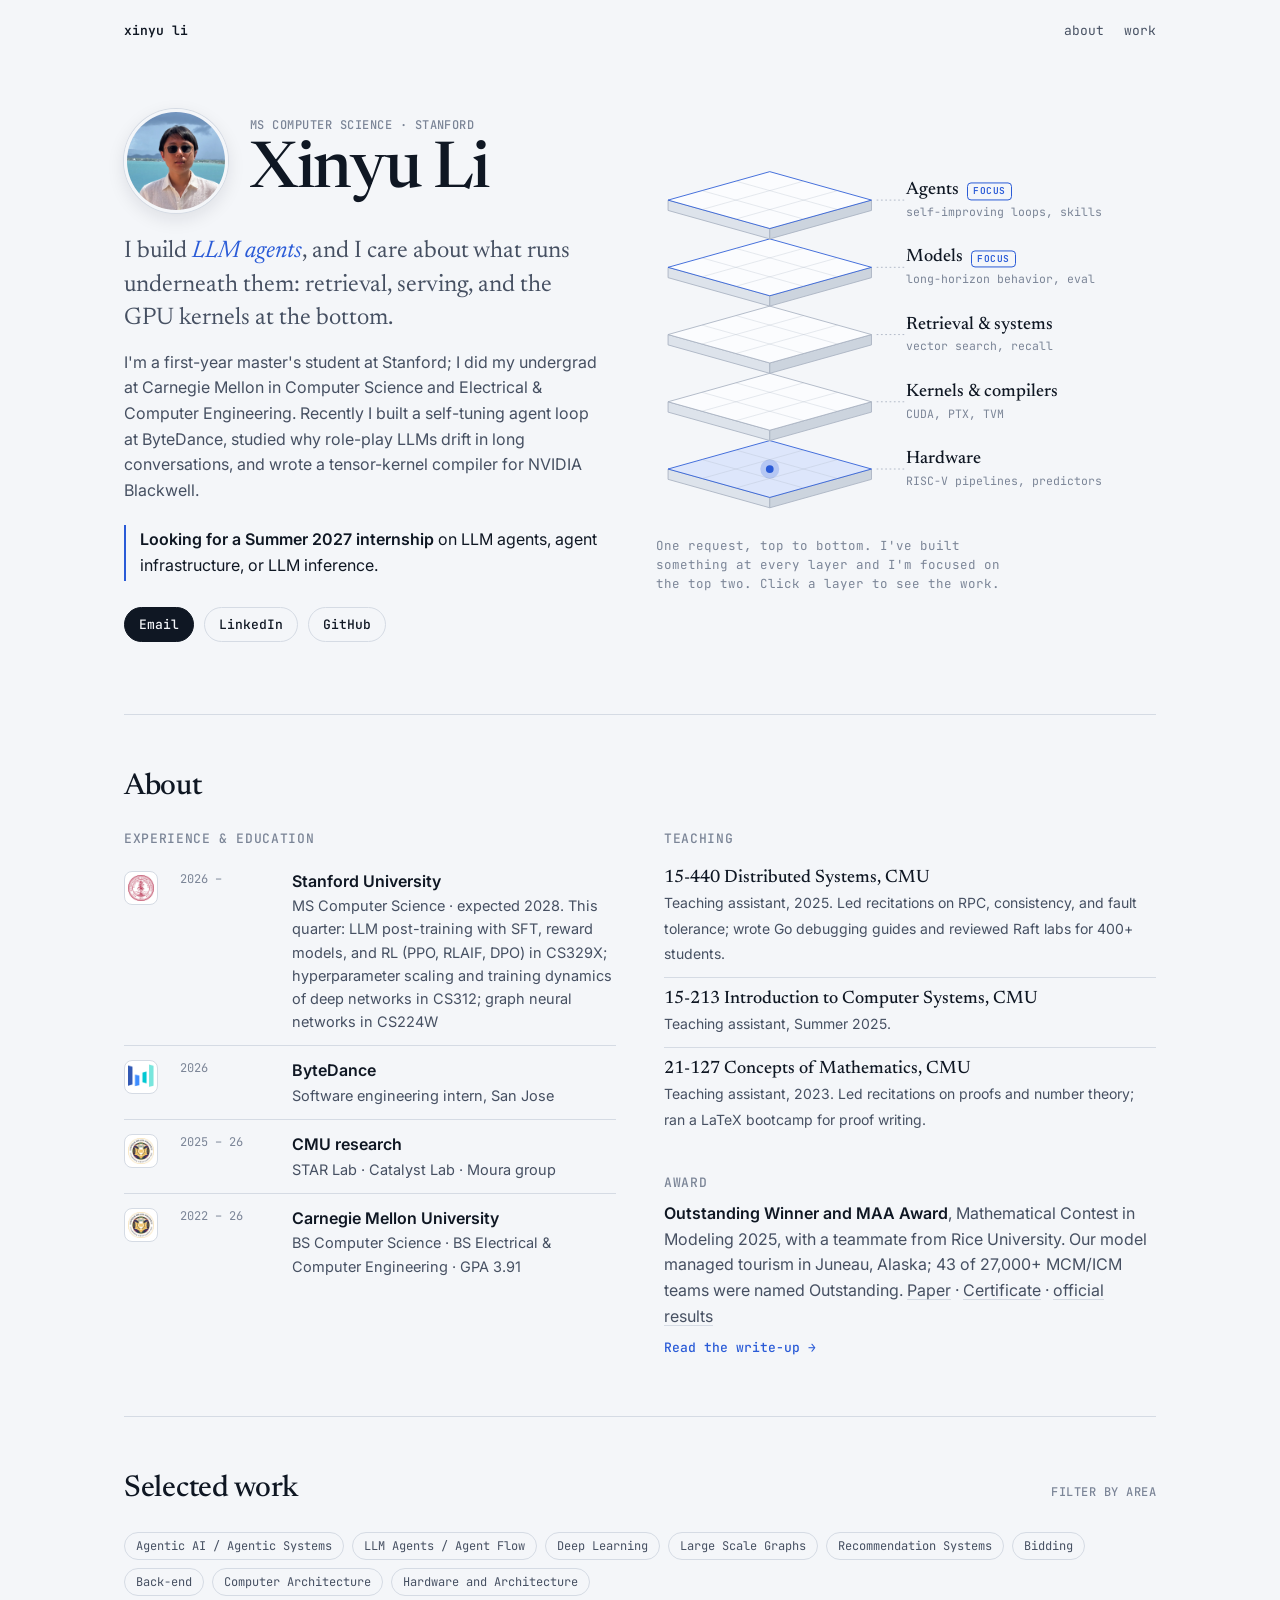
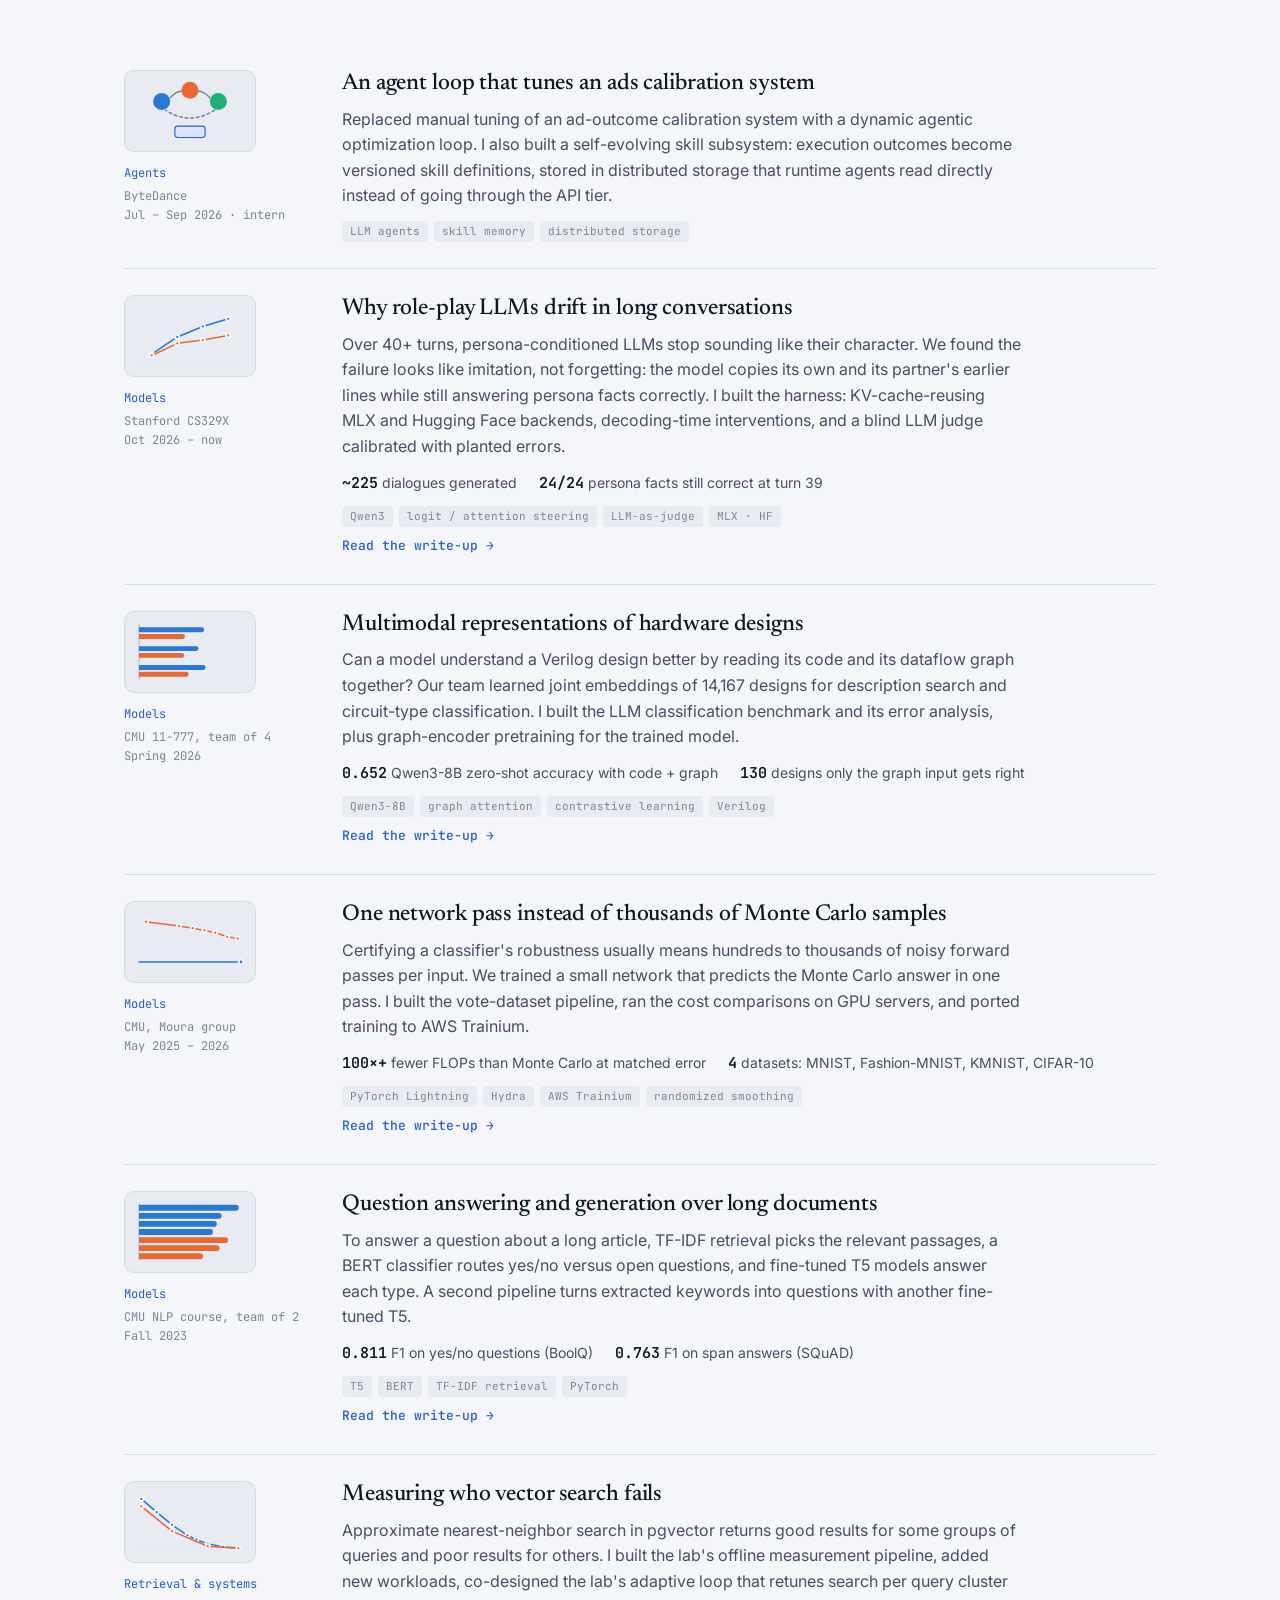
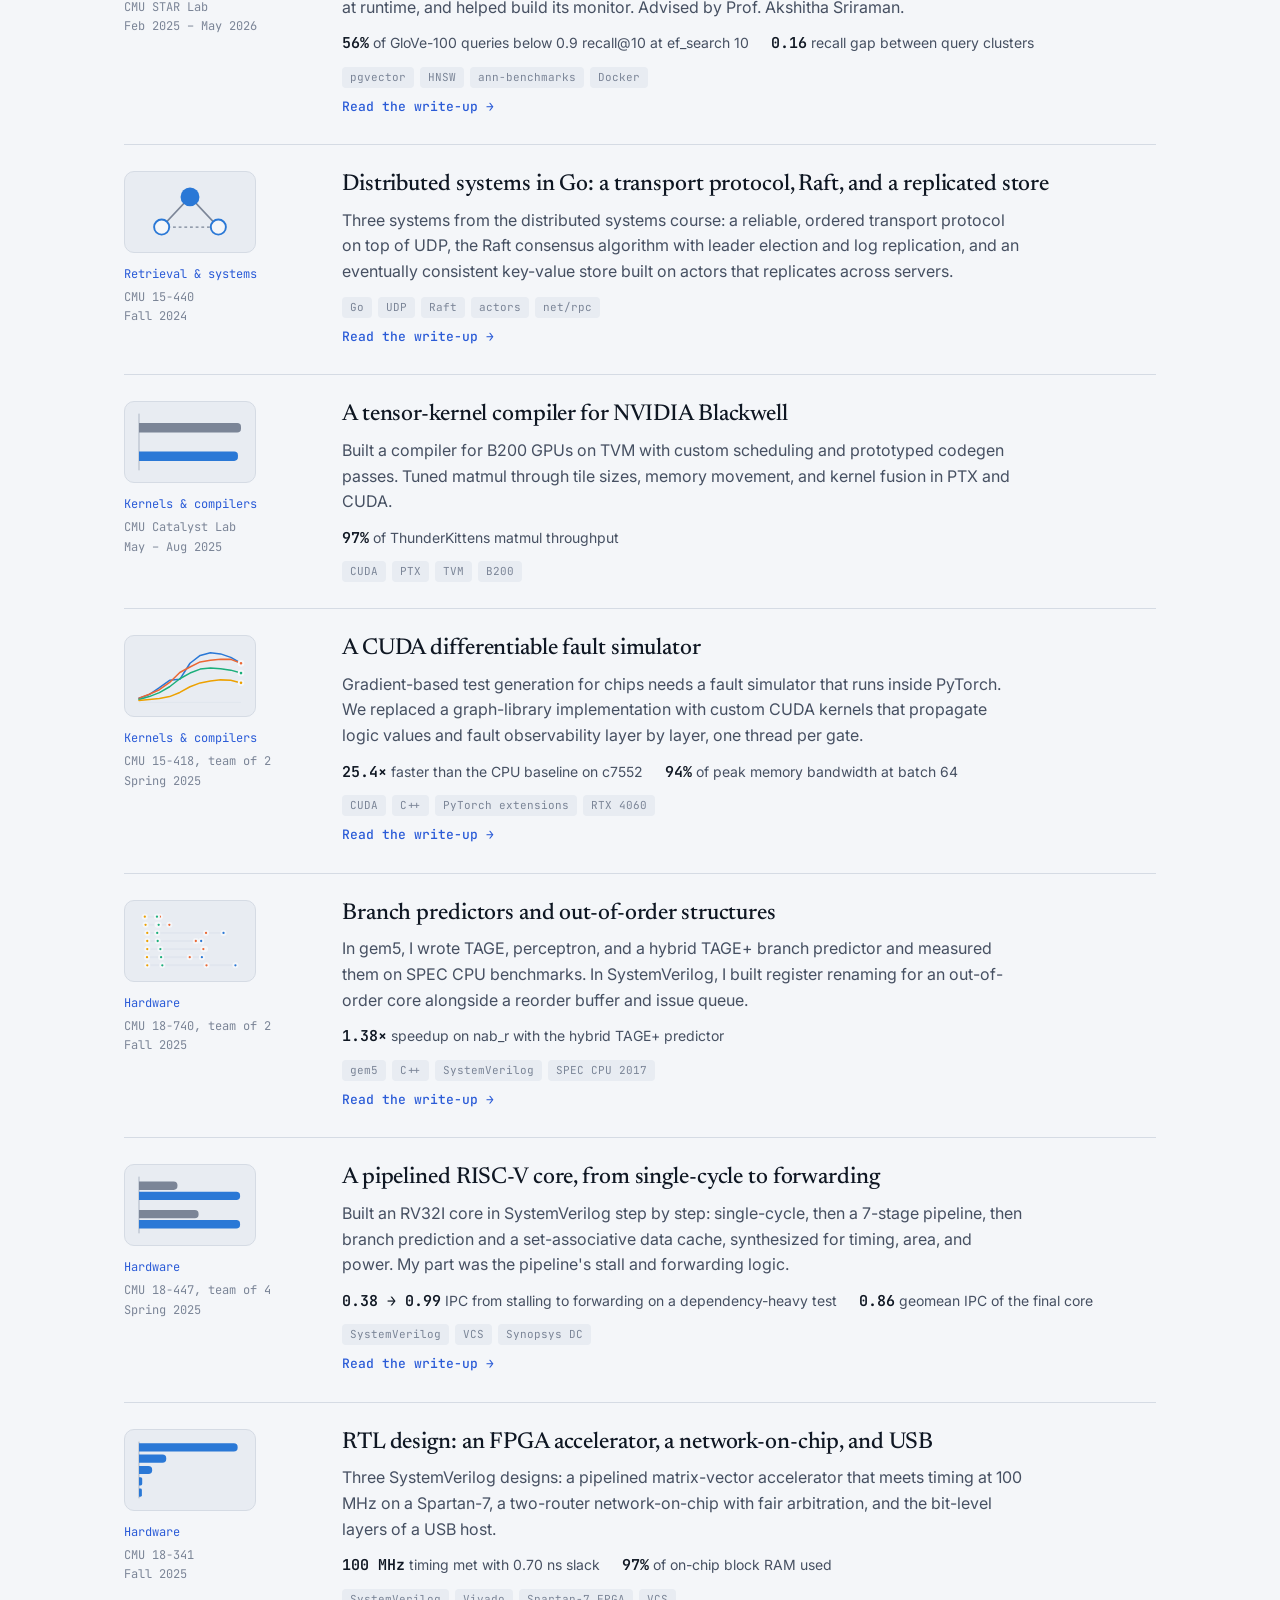
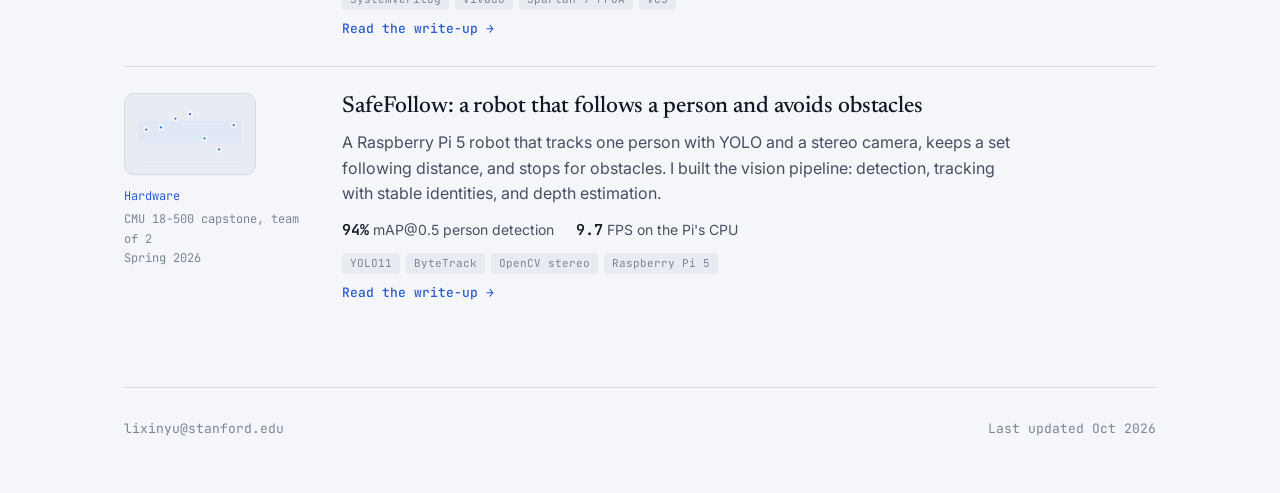
==== index.html @ 4dc9ffbe "Add CS312 to this quarter's coursework Co-Authored-By: Claude Opus 5.5 <noreply@anthropic.com>" ====
<!doctype html>
<html lang="en">
<head>
  <meta charset="utf-8">
  <meta name="viewport" content="width=device-width, initial-scale=1">
  <title>Xinyu Li</title>
  <meta name="description" content="Xinyu Li — Stanford MS CS. I build LLM agents and the systems underneath them.">
  <link rel="icon" href="assets/favicon.svg" type="image/svg+xml">
  <meta property="og:type" content="website">
  <meta property="og:title" content="Xinyu Li">
  <meta property="og:description" content="Xinyu Li, Stanford MS CS. I build LLM agents and the systems underneath them: retrieval, serving, and GPU kernels.">
  <meta property="og:url" content="https://xinyu511.github.io/">
  <meta property="og:image" content="https://xinyu511.github.io/assets/img/profile.jpg">
  <meta name="twitter:card" content="summary">
  <meta name="theme-color" content="#f4f6f9" media="(prefers-color-scheme: light)">
  <meta name="theme-color" content="#0c1016" media="(prefers-color-scheme: dark)">
  <link rel="canonical" href="https://xinyu511.github.io/">
  <link rel="preconnect" href="https://fonts.googleapis.com">
  <link rel="preconnect" href="https://fonts.gstatic.com" crossorigin>
  <link href="https://fonts.googleapis.com/css2?family=Inter:wght@400;500;600&family=JetBrains+Mono:wght@400;500;600&family=Newsreader:ital,opsz,wght@0,6..72,400;0,6..72,500;1,6..72,400&display=swap" rel="stylesheet">
  <link rel="stylesheet" href="assets/site.css?v=14">
  <noscript><style>.stack{display:block}.stack-labels li{position:static;transform:none;margin:6px 0}</style></noscript>
</head>
<body>
<div class="wrap">

  <header class="topbar">
    <a class="home" href="./">xinyu li</a>
    <nav>
      <a href="#about">about</a>
      <a href="#work">work</a>
    </nav>
  </header>

  <!-- ============ hero ============ -->
  <main>
  <div class="hero">
    <div>
      <div class="id-row">
        <img class="avatar" src="assets/img/profile.jpg" alt="Xinyu Li" width="104" height="104">
        <div>
          <div class="kicker">MS Computer Science · Stanford</div>
          <h1>Xinyu Li</h1>
        </div>
      </div>
      <p class="lede">I build <em>LLM agents</em>, and I care about what runs underneath them: retrieval, serving, and the GPU kernels at the bottom.</p>
      <p>I'm a first-year master's student at Stanford; I did my undergrad at Carnegie Mellon in Computer Science and Electrical &amp; Computer Engineering. Recently I built a self-tuning agent loop at ByteDance, studied why role-play LLMs drift in long conversations, and wrote a tensor-kernel compiler for NVIDIA Blackwell.</p>
      <p class="seeking"><b>Looking for a Summer 2027 internship</b> on LLM agents, agent infrastructure, or LLM inference.</p>
      <div class="links">
        <a class="btn primary" href="mailto:lixinyu@stanford.edu">Email</a>
        <a class="btn" href="https://linkedin.com/in/xinyu-li-5950a7270">LinkedIn</a>
        <a class="btn" href="https://github.com/xinyu511">GitHub</a>
      </div>
    </div>

    <figure class="stack-fig">
      <div class="stack">
        <ul class="stack-labels">
          <li data-layer="agents" data-focus="1">
            <button class="layer-btn" type="button" aria-pressed="false">
              <span class="name"><span class="name-text">Agents</span> <span class="now">focus</span></span>
              <span class="sub">self-improving loops, skills</span>
            </button>
          </li>
          <li data-layer="models" data-focus="1">
            <button class="layer-btn" type="button" aria-pressed="false">
              <span class="name"><span class="name-text">Models</span> <span class="now">focus</span></span>
              <span class="sub">long-horizon behavior, eval</span>
            </button>
          </li>
          <li data-layer="retrieval">
            <button class="layer-btn" type="button" aria-pressed="false">
              <span class="name"><span class="name-text">Retrieval &amp; systems</span></span>
              <span class="sub">vector search, recall</span>
            </button>
          </li>
          <li data-layer="kernels">
            <button class="layer-btn" type="button" aria-pressed="false">
              <span class="name"><span class="name-text">Kernels &amp; compilers</span></span>
              <span class="sub">CUDA, PTX, TVM</span>
            </button>
          </li>
          <li data-layer="hardware">
            <button class="layer-btn" type="button" aria-pressed="false">
              <span class="name"><span class="name-text">Hardware</span></span>
              <span class="sub">RISC-V pipelines, predictors</span>
            </button>
          </li>
        </ul>
      </div>
      <figcaption>One request, top to bottom. I've built something at every layer and I'm focused on the top two. Click a layer to see the work.</figcaption>
    </figure>
  </div>

  <!-- ============ about ============ -->
  <section id="about">
    <div class="section-head"><h2>About</h2></div>
    <div class="two-col">
      <div>
        <h3 class="sub-h">Experience &amp; education</h3>
        <ul class="timeline">
          <li class="has-logo"><span class="logo"><img src="assets/logos/stanford.png" alt="Stanford University" width="26" height="26" loading="lazy"></span><span class="when">2026 –</span><span class="what"><b>Stanford University</b><span>MS Computer Science · expected 2028. This quarter: LLM post-training with SFT, reward models, and RL (PPO, RLAIF, DPO) in CS329X; hyperparameter scaling and training dynamics of deep networks in CS312; graph neural networks in CS224W</span></span></li>
          <li class="has-logo"><span class="logo"><img src="assets/logos/bytedance.png" alt="ByteDance" width="26" height="26" loading="lazy"></span><span class="when">2026</span><span class="what"><b>ByteDance</b><span>Software engineering intern, San Jose</span></span></li>
          <li class="has-logo"><span class="logo"><img src="assets/logos/cmu.png" alt="Carnegie Mellon University" width="26" height="26" loading="lazy"></span><span class="when">2025 – 26</span><span class="what"><b>CMU research</b><span>STAR Lab · Catalyst Lab · Moura group</span></span></li>
          <li class="has-logo"><span class="logo"><img src="assets/logos/cmu.png" alt="Carnegie Mellon University" width="26" height="26" loading="lazy"></span><span class="when">2022 – 26</span><span class="what"><b>Carnegie Mellon University</b><span>BS Computer Science · BS Electrical &amp; Computer Engineering · GPA 3.91</span></span></li>
        </ul>
      </div>
      <div>
        <h3 class="sub-h">Teaching</h3>
        <ul class="pubs">
          <li>
            <span class="title">15-440 Distributed Systems, CMU</span>
            <span class="authors">Teaching assistant, 2025. Led recitations on RPC, consistency, and fault tolerance; wrote Go debugging guides and reviewed Raft labs for 400+ students.</span>
          </li>
          <li>
            <span class="title">15-213 Introduction to Computer Systems, CMU</span>
            <span class="authors">Teaching assistant, Summer 2025.</span>
          </li>
          <li>
            <span class="title">21-127 Concepts of Mathematics, CMU</span>
            <span class="authors">Teaching assistant, 2023. Led recitations on proofs and number theory; ran a LaTeX bootcamp for proof writing.</span>
          </li>
        </ul>
        <h3 class="sub-h">Award</h3>
        <p style="margin:0;color:var(--ink-2)"><b style="color:var(--ink);font-weight:600">Outstanding Winner and MAA Award</b>, Mathematical Contest in Modeling 2025, with a teammate from Rice University. Our model managed tourism in Juneau, Alaska; 43 of 27,000+ MCM/ICM teams were named Outstanding. <a href="assets/papers/mcm-2025-sustainable-tourism-juneau.pdf">Paper</a> · <a href="https://www.comap-math.org/mcm/2025Certs/2504448.pdf">Certificate</a> · <a href="https://www.contest.comap.com/undergraduate/contests/mcm/contests/2025/results/">official results</a></p>
        <a class="more" href="projects/mcm-2025.html">Read the write-up →</a>
      </div>
    </div>
  </section>

  <!-- ============ work ============ -->
  <section id="work">
    <div class="section-head">
      <h2>Selected work</h2>
      <span class="kicker">filter by area</span>
    </div>
    <div class="filters" role="group" aria-label="Filter by area">
      <button class="chip" type="button" data-area="agentic" aria-pressed="false">Agentic AI / Agentic Systems</button>
      <button class="chip" type="button" data-area="llm-agents" aria-pressed="false">LLM Agents / Agent Flow</button>
      <button class="chip" type="button" data-area="dl" aria-pressed="false">Deep Learning</button>
      <button class="chip" type="button" data-area="graphs" aria-pressed="false">Large Scale Graphs</button>
      <button class="chip" type="button" data-area="recsys" aria-pressed="false">Recommendation Systems</button>
      <button class="chip" type="button" data-area="bidding" aria-pressed="false">Bidding</button>
      <button class="chip" type="button" data-area="backend" aria-pressed="false">Back-end</button>
      <button class="chip" type="button" data-area="arch" aria-pressed="false">Computer Architecture</button>
      <button class="chip" type="button" data-area="hw" aria-pressed="false">Hardware and Architecture</button>
    </div>
    <div class="filter-status" aria-live="polite"></div>

<!-- work:start -->
    <article class="work" data-layer="agents" data-areas="agentic llm-agents bidding recsys backend">
      <div class="work-meta"><div class="thumb" aria-hidden="true"><svg viewBox="0 0 120 72" aria-hidden="true" class="thumb-art">
  <circle cx="30" cy="26" r="9" fill="var(--s1)"/><circle cx="60" cy="14" r="9" fill="var(--s2)"/><circle cx="90" cy="26" r="9" fill="var(--s3)"/>
  <path d="M39 22 Q45 15 51 15" fill="none" stroke="var(--ink-3)" stroke-width="1.6" stroke-linecap="round"/>
  <path d="M69 15 Q75 15 81 22" fill="none" stroke="var(--ink-3)" stroke-width="1.6" stroke-linecap="round"/>
  <path d="M86 35 Q60 52 34 35" fill="none" stroke="var(--ink-3)" stroke-width="1.6" stroke-linecap="round" stroke-dasharray="3 3"/>
  <rect x="44" y="52" width="32" height="12" rx="3" fill="var(--accent-soft)" stroke="var(--accent)" stroke-width="1.2"/>
</svg></div><span class="layer">Agents</span><br>ByteDance<br>Jul – Sep 2026 · intern</div>
      <div>
        <h3>An agent loop that tunes an ads calibration system</h3>
        <p>Replaced manual tuning of an ad-outcome calibration system with a dynamic agentic optimization loop. I also built a self-evolving skill subsystem: execution outcomes become versioned skill definitions, stored in distributed storage that runtime agents read directly instead of going through the API tier.</p>
        <div class="tags"><span class="tag">LLM agents</span><span class="tag">skill memory</span><span class="tag">distributed storage</span></div>
      </div>
    </article>

    <article class="work" data-layer="models" data-areas="llm-agents dl">
      <div class="work-meta"><a class="thumb" href="projects/persona-stability.html" aria-label="Open the write-up: Why role-play LLMs drift in long conversations"><div data-chart="persona-dyad-qwen" data-mode="thumb"></div></a><span class="layer">Models</span><br>Stanford CS329X<br>Oct 2026 – now</div>
      <div>
        <h3><a href="projects/persona-stability.html">Why role-play LLMs drift in long conversations</a></h3>
        <p>Over 40+ turns, persona-conditioned LLMs stop sounding like their character. We found the failure looks like imitation, not forgetting: the model copies its own and its partner's earlier lines while still answering persona facts correctly. I built the harness: KV-cache-reusing MLX and Hugging Face backends, decoding-time interventions, and a blind LLM judge calibrated with planted errors.</p>
        <ul class="stats"><li><b>~225</b>dialogues generated</li><li><b>24/24</b>persona facts still correct at turn 39</li></ul>
        <div class="tags"><span class="tag">Qwen3</span><span class="tag">logit / attention steering</span><span class="tag">LLM-as-judge</span><span class="tag">MLX · HF</span></div>
        <a class="more" href="projects/persona-stability.html">Read the write-up →</a>
      </div>
    </article>

    <article class="work" data-layer="models" data-areas="graphs dl">
      <div class="work-meta"><a class="thumb" href="projects/mm-hdl.html" aria-label="Open the write-up: Multimodal representations of hardware designs"><div data-chart="mmhdl-modality" data-mode="thumb"></div></a><span class="layer">Models</span><br>CMU 11-777, team of 4<br>Spring 2026</div>
      <div>
        <h3><a href="projects/mm-hdl.html">Multimodal representations of hardware designs</a></h3>
        <p>Can a model understand a Verilog design better by reading its code and its dataflow graph together? Our team learned joint embeddings of 14,167 designs for description search and circuit-type classification. I built the LLM classification benchmark and its error analysis, plus graph-encoder pretraining for the trained model.</p>
        <ul class="stats"><li><b>0.652</b>Qwen3-8B zero-shot accuracy with code + graph</li><li><b>130</b>designs only the graph input gets right</li></ul>
        <div class="tags"><span class="tag">Qwen3-8B</span><span class="tag">graph attention</span><span class="tag">contrastive learning</span><span class="tag">Verilog</span></div>
        <a class="more" href="projects/mm-hdl.html">Read the write-up →</a>
      </div>
    </article>

    <article class="work" data-layer="models" data-areas="dl">
      <div class="work-meta"><a class="thumb" href="projects/amortized-estimators.html" aria-label="Open the write-up: One network pass instead of thousands of Monte Carlo samples"><div data-chart="nncert-flops" data-mode="thumb"></div></a><span class="layer">Models</span><br>CMU, Moura group<br>May 2025 – 2026</div>
      <div>
        <h3><a href="projects/amortized-estimators.html">One network pass instead of thousands of Monte Carlo samples</a></h3>
        <p>Certifying a classifier's robustness usually means hundreds to thousands of noisy forward passes per input. We trained a small network that predicts the Monte Carlo answer in one pass. I built the vote-dataset pipeline, ran the cost comparisons on GPU servers, and ported training to AWS Trainium.</p>
        <ul class="stats"><li><b>100×+</b>fewer FLOPs than Monte Carlo at matched error</li><li><b>4</b>datasets: MNIST, Fashion-MNIST, KMNIST, CIFAR-10</li></ul>
        <div class="tags"><span class="tag">PyTorch Lightning</span><span class="tag">Hydra</span><span class="tag">AWS Trainium</span><span class="tag">randomized smoothing</span></div>
        <a class="more" href="projects/amortized-estimators.html">Read the write-up →</a>
      </div>
    </article>

    <article class="work" data-layer="models" data-areas="dl">
      <div class="work-meta"><a class="thumb" href="projects/qa-generation.html" aria-label="Open the write-up: Question answering and generation over long documents"><div data-chart="nlp-metrics" data-mode="thumb"></div></a><span class="layer">Models</span><br>CMU NLP course, team of 2<br>Fall 2023</div>
      <div>
        <h3><a href="projects/qa-generation.html">Question answering and generation over long documents</a></h3>
        <p>To answer a question about a long article, TF-IDF retrieval picks the relevant passages, a BERT classifier routes yes/no versus open questions, and fine-tuned T5 models answer each type. A second pipeline turns extracted keywords into questions with another fine-tuned T5.</p>
        <ul class="stats"><li><b>0.811</b>F1 on yes/no questions (BoolQ)</li><li><b>0.763</b>F1 on span answers (SQuAD)</li></ul>
        <div class="tags"><span class="tag">T5</span><span class="tag">BERT</span><span class="tag">TF-IDF retrieval</span><span class="tag">PyTorch</span></div>
        <a class="more" href="projects/qa-generation.html">Read the write-up →</a>
      </div>
    </article>

    <article class="work" data-layer="retrieval" data-areas="graphs recsys backend">
      <div class="work-meta"><a class="thumb" href="projects/vector-recall.html" aria-label="Open the write-up: Measuring who vector search fails"><div data-chart="star-tail" data-mode="thumb"></div></a><span class="layer">Retrieval &amp; systems</span><br>CMU STAR Lab<br>Feb 2025 – May 2026</div>
      <div>
        <h3><a href="projects/vector-recall.html">Measuring who vector search fails</a></h3>
        <p>Approximate nearest-neighbor search in pgvector returns good results for some groups of queries and poor results for others. I built the lab's offline measurement pipeline, added new workloads, co-designed the lab's adaptive loop that retunes search per query cluster at runtime, and helped build its monitor. Advised by Prof. Akshitha Sriraman.</p>
        <ul class="stats"><li><b>56%</b>of GloVe-100 queries below 0.9 recall@10 at ef_search 10</li><li><b>0.16</b>recall gap between query clusters</li></ul>
        <div class="tags"><span class="tag">pgvector</span><span class="tag">HNSW</span><span class="tag">ann-benchmarks</span><span class="tag">Docker</span></div>
        <a class="more" href="projects/vector-recall.html">Read the write-up →</a>
      </div>
    </article>

    <article class="work" data-layer="retrieval" data-areas="backend">
      <div class="work-meta"><a class="thumb" href="projects/distributed-systems.html" aria-label="Open the write-up: Distributed systems in Go: a transport protocol, Raft, and a replicated store"><svg viewBox="0 0 120 72" aria-hidden="true" class="thumb-art">
  <line x1="60" y1="20" x2="30" y2="52" stroke="var(--ink-3)" stroke-width="1.6"/><line x1="60" y1="20" x2="90" y2="52" stroke="var(--ink-3)" stroke-width="1.6"/>
  <line x1="30" y1="52" x2="90" y2="52" stroke="var(--ink-3)" stroke-width="1.4" stroke-dasharray="3 3"/>
  <circle cx="60" cy="20" r="10" fill="var(--s1)"/><circle cx="30" cy="52" r="8" fill="var(--paper)" stroke="var(--s1)" stroke-width="2"/><circle cx="90" cy="52" r="8" fill="var(--paper)" stroke="var(--s1)" stroke-width="2"/>
</svg></a><span class="layer">Retrieval &amp; systems</span><br>CMU 15-440<br>Fall 2024</div>
      <div>
        <h3><a href="projects/distributed-systems.html">Distributed systems in Go: a transport protocol, Raft, and a replicated store</a></h3>
        <p>Three systems from the distributed systems course: a reliable, ordered transport protocol on top of UDP, the Raft consensus algorithm with leader election and log replication, and an eventually consistent key-value store built on actors that replicates across servers.</p>
        <div class="tags"><span class="tag">Go</span><span class="tag">UDP</span><span class="tag">Raft</span><span class="tag">actors</span><span class="tag">net/rpc</span></div>
        <a class="more" href="projects/distributed-systems.html">Read the write-up →</a>
      </div>
    </article>

    <article class="work" data-layer="kernels" data-areas="arch hw">
      <div class="work-meta"><div class="thumb" aria-hidden="true"><div data-chart="bw-matmul" data-mode="thumb"></div></div><span class="layer">Kernels &amp; compilers</span><br>CMU Catalyst Lab<br>May – Aug 2025</div>
      <div>
        <h3>A tensor-kernel compiler for NVIDIA Blackwell</h3>
        <p>Built a compiler for B200 GPUs on TVM with custom scheduling and prototyped codegen passes. Tuned matmul through tile sizes, memory movement, and kernel fusion in PTX and CUDA.</p>
        <ul class="stats"><li><b>97%</b>of ThunderKittens matmul throughput</li></ul>
        <div class="tags"><span class="tag">CUDA</span><span class="tag">PTX</span><span class="tag">TVM</span><span class="tag">B200</span></div>
      </div>
    </article>

    <article class="work" data-layer="kernels" data-areas="graphs arch hw">
      <div class="work-meta"><a class="thumb" href="projects/cuda-fault-sim.html" aria-label="Open the write-up: A CUDA differentiable fault simulator"><div data-chart="faultsim-block" data-mode="thumb"></div></a><span class="layer">Kernels &amp; compilers</span><br>CMU 15-418, team of 2<br>Spring 2025</div>
      <div>
        <h3><a href="projects/cuda-fault-sim.html">A CUDA differentiable fault simulator</a></h3>
        <p>Gradient-based test generation for chips needs a fault simulator that runs inside PyTorch. We replaced a graph-library implementation with custom CUDA kernels that propagate logic values and fault observability layer by layer, one thread per gate.</p>
        <ul class="stats"><li><b>25.4×</b>faster than the CPU baseline on c7552</li><li><b>94%</b>of peak memory bandwidth at batch 64</li></ul>
        <div class="tags"><span class="tag">CUDA</span><span class="tag">C++</span><span class="tag">PyTorch extensions</span><span class="tag">RTX 4060</span></div>
        <a class="more" href="projects/cuda-fault-sim.html">Read the write-up →</a>
      </div>
    </article>

    <article class="work" data-layer="hardware" data-areas="arch hw">
      <div class="work-meta"><a class="thumb" href="projects/branch-prediction.html" aria-label="Open the write-up: Branch predictors and out-of-order structures"><div data-chart="bp-speedup" data-mode="thumb"></div></a><span class="layer">Hardware</span><br>CMU 18-740, team of 2<br>Fall 2025</div>
      <div>
        <h3><a href="projects/branch-prediction.html">Branch predictors and out-of-order structures</a></h3>
        <p>In gem5, I wrote TAGE, perceptron, and a hybrid TAGE+ branch predictor and measured them on SPEC CPU benchmarks. In SystemVerilog, I built register renaming for an out-of-order core alongside a reorder buffer and issue queue.</p>
        <ul class="stats"><li><b>1.38×</b>speedup on nab_r with the hybrid TAGE+ predictor</li></ul>
        <div class="tags"><span class="tag">gem5</span><span class="tag">C++</span><span class="tag">SystemVerilog</span><span class="tag">SPEC CPU 2017</span></div>
        <a class="more" href="projects/branch-prediction.html">Read the write-up →</a>
      </div>
    </article>

    <article class="work" data-layer="hardware" data-areas="arch hw">
      <div class="work-meta"><a class="thumb" href="projects/riscv-pipeline.html" aria-label="Open the write-up: A pipelined RISC-V core, from single-cycle to forwarding"><div data-chart="core-ipc" data-mode="thumb"></div></a><span class="layer">Hardware</span><br>CMU 18-447, team of 4<br>Spring 2025</div>
      <div>
        <h3><a href="projects/riscv-pipeline.html">A pipelined RISC-V core, from single-cycle to forwarding</a></h3>
        <p>Built an RV32I core in SystemVerilog step by step: single-cycle, then a 7-stage pipeline, then branch prediction and a set-associative data cache, synthesized for timing, area, and power. My part was the pipeline's stall and forwarding logic.</p>
        <ul class="stats"><li><b>0.38 → 0.99</b>IPC from stalling to forwarding on a dependency-heavy test</li><li><b>0.86</b>geomean IPC of the final core</li></ul>
        <div class="tags"><span class="tag">SystemVerilog</span><span class="tag">VCS</span><span class="tag">Synopsys DC</span></div>
        <a class="more" href="projects/riscv-pipeline.html">Read the write-up →</a>
      </div>
    </article>

    <article class="work" data-layer="hardware" data-areas="hw">
      <div class="work-meta"><a class="thumb" href="projects/rtl-design.html" aria-label="Open the write-up: RTL design: an FPGA accelerator, a network-on-chip, and USB"><div data-chart="mm-util" data-mode="thumb"></div></a><span class="layer">Hardware</span><br>CMU 18-341<br>Fall 2025</div>
      <div>
        <h3><a href="projects/rtl-design.html">RTL design: an FPGA accelerator, a network-on-chip, and USB</a></h3>
        <p>Three SystemVerilog designs: a pipelined matrix-vector accelerator that meets timing at 100 MHz on a Spartan-7, a two-router network-on-chip with fair arbitration, and the bit-level layers of a USB host.</p>
        <ul class="stats"><li><b>100 MHz</b>timing met with 0.70 ns slack</li><li><b>97%</b>of on-chip block RAM used</li></ul>
        <div class="tags"><span class="tag">SystemVerilog</span><span class="tag">Vivado</span><span class="tag">Spartan-7 FPGA</span><span class="tag">VCS</span></div>
        <a class="more" href="projects/rtl-design.html">Read the write-up →</a>
      </div>
    </article>

    <article class="work" data-layer="hardware" data-areas="dl hw">
      <div class="work-meta"><a class="thumb" href="projects/safefollow.html" aria-label="Open the write-up: SafeFollow: a robot that follows a person and avoids obstacles"><div data-chart="sf-distance" data-mode="thumb"></div></a><span class="layer">Hardware</span><br>CMU 18-500 capstone, team of 2<br>Spring 2026</div>
      <div>
        <h3><a href="projects/safefollow.html">SafeFollow: a robot that follows a person and avoids obstacles</a></h3>
        <p>A Raspberry Pi 5 robot that tracks one person with YOLO and a stereo camera, keeps a set following distance, and stops for obstacles. I built the vision pipeline: detection, tracking with stable identities, and depth estimation.</p>
        <ul class="stats"><li><b>94%</b>mAP@0.5 person detection</li><li><b>9.7</b>FPS on the Pi's CPU</li></ul>
        <div class="tags"><span class="tag">YOLO11</span><span class="tag">ByteTrack</span><span class="tag">OpenCV stereo</span><span class="tag">Raspberry Pi 5</span></div>
        <a class="more" href="projects/safefollow.html">Read the write-up →</a>
      </div>
    </article>
<!-- work:end -->
  </section>

  </main>

  <footer>
    <span>lixinyu@stanford.edu</span>
    <span>Last updated Oct 2026</span>
  </footer>
</div>
<script src="assets/chart-data.js?v=14"></script>
<script src="assets/charts.js?v=14"></script>
<script src="assets/stack.js?v=14"></script>
</body>
</html>
---- assets/site.css ----
/* ---------- tokens ---------- */
:root {
  --paper: #f4f6f9;
  --paper-2: #e8ecf2;
  --ink: #0f1723;
  --ink-2: #465062;
  --ink-3: #7b8597;
  --rule: #d5dbe4;
  --accent: #2a5bd7;
  --accent-soft: #dde6fb;
  --slab-top: #fbfcfe;
  --slab-left: #dde3eb;
  --slab-right: #ccd4de;
  --slab-stroke: #a9b3c2;
  --s1: #2a78d6;
  --s2: #eb6834;
  --s3: #1baf7a;
  --s4: #eda100;
  --grid: #e1e6ee;

  --serif: "Newsreader", "Iowan Old Style", Georgia, serif;
  --sans: "Inter", -apple-system, BlinkMacSystemFont, "Segoe UI", sans-serif;
  --mono: "JetBrains Mono", ui-monospace, SFMono-Regular, Menlo, monospace;

  --measure: 1080px;
  --gutter: 24px;
  color-scheme: light;
}

@media (prefers-color-scheme: dark) {
  :root:not([data-theme="light"]) {
    --paper: #0c1016;
    --paper-2: #151b23;
    --ink: #e6edf5;
    --ink-2: #a6b0be;
    --ink-3: #6c7888;
    --rule: #252d38;
    --accent: #72a6ff;
    --accent-soft: #15264a;
    --slab-top: #19212c;
    --slab-left: #111821;
    --slab-right: #0b1017;
    --slab-stroke: #3a4656;
    --s1: #3987e5;
    --s2: #d95926;
    --s3: #199e70;
    --s4: #c98500;
    --grid: #1e2632;
    color-scheme: dark;
  }
}
:root[data-theme="dark"] {
  --paper: #0c1016;
  --paper-2: #151b23;
  --ink: #e6edf5;
  --ink-2: #a6b0be;
  --ink-3: #6c7888;
  --rule: #252d38;
  --accent: #72a6ff;
  --accent-soft: #15264a;
  --slab-top: #19212c;
  --slab-left: #111821;
  --slab-right: #0b1017;
  --slab-stroke: #3a4656;
  --s1: #3987e5;
  --s2: #d95926;
  --s3: #199e70;
  --s4: #c98500;
  --grid: #1e2632;
  color-scheme: dark;
}

/* ---------- base ---------- */
*, *::before, *::after { box-sizing: border-box; }
html { -webkit-text-size-adjust: 100%; }
body {
  margin: 0;
  background: var(--paper);
  color: var(--ink);
  font: 16px/1.6 var(--sans);
  -webkit-font-smoothing: antialiased;
}
a { color: inherit; text-decoration-color: var(--rule); text-underline-offset: 3px; text-decoration-thickness: 1px; transition: text-decoration-color .15s, color .15s; }
a:hover { color: var(--accent); text-decoration-color: currentColor; }
img { max-width: 100%; height: auto; display: block; }
:focus-visible { outline: 2px solid var(--accent); outline-offset: 3px; border-radius: 2px; }

.wrap { max-width: var(--measure); margin: 0 auto; padding: 0 var(--gutter); }
.mono { font-family: var(--mono); }
.kicker { font: 500 12px/1.4 var(--mono); letter-spacing: .04em; text-transform: uppercase; color: var(--ink-3); }

/* ---------- top bar ---------- */
.topbar { display: flex; justify-content: space-between; align-items: center; padding: 22px 0; font: 13px var(--mono); color: var(--ink-2); }
.topbar nav { display: flex; gap: 20px; }
.topbar a { text-decoration: none; }
.topbar .home { color: var(--ink); font-weight: 600; }

/* ---------- hero ---------- */
.hero { display: grid; grid-template-columns: 1fr 1.05fr; gap: 56px; align-items: center; padding: 48px 0 72px; }
.hero h1 { font: 500 clamp(44px, 6vw, 64px)/1.02 var(--serif); letter-spacing: -.02em; margin: 14px 0 22px; }
.lede { font: 400 clamp(20px, 2.2vw, 24px)/1.4 var(--serif); color: var(--ink); margin: 0 0 18px; }
.lede em { font-style: italic; color: var(--accent); }
.hero p { color: var(--ink-2); margin: 0 0 14px; }
.seeking { border-left: 2px solid var(--accent); padding: 2px 0 2px 14px; margin: 22px 0 26px !important; color: var(--ink) !important; }
.seeking b { font-weight: 600; }
.links { display: flex; flex-wrap: wrap; gap: 10px; }
.btn { display: inline-flex; align-items: center; gap: 6px; padding: 8px 14px; border: 1px solid var(--rule); border-radius: 999px; font: 500 13px var(--mono); text-decoration: none; background: transparent; color: var(--ink); }
.btn:hover { border-color: var(--accent); color: var(--accent); }
.btn.primary { background: var(--ink); color: var(--paper); border-color: var(--ink); }
.btn.primary:hover { background: var(--accent); border-color: var(--accent); color: var(--paper); }

/* ---------- stack figure ---------- */
.stack-fig { margin: 0; }
.stack { display: grid; grid-template-columns: 50% 50%; position: relative; }
.stack svg { width: 100%; height: auto; overflow: visible; }
.stack-labels { position: relative; list-style: none; margin: 0; padding: 0; }
.stack-labels li { position: absolute; left: 0; right: 0; transform: translateY(-50%); }
.layer-btn { all: unset; cursor: pointer; display: block; padding: 4px 8px; margin-left: -8px; border-radius: 6px; transition: background .15s; }
.layer-btn .name { display: flex; align-items: center; gap: 8px; font: 500 18px/1.2 var(--serif); color: var(--ink); }
.layer-btn .sub { display: block; font: 11.5px/1.35 var(--mono); color: var(--ink-3); margin-top: 2px; }
.layer-btn .now { font: 600 9.5px/1 var(--mono); letter-spacing: .06em; text-transform: uppercase; color: var(--accent); border: 1px solid currentColor; border-radius: 4px; padding: 3px 5px; }
.layer-btn:hover, .layer-btn.is-hot { background: var(--paper-2); }
.layer-btn[aria-pressed="true"] .name { color: var(--accent); }
.layer-btn:focus-visible { outline: 2px solid var(--accent); }

.slab { cursor: pointer; transition: transform .25s cubic-bezier(.2,.7,.3,1); }
.slab .top { fill: var(--slab-top); stroke: var(--slab-stroke); stroke-width: 1; transition: fill .25s, stroke .25s; }
.slab .left { fill: var(--slab-left); stroke: var(--slab-stroke); stroke-width: 1; }
.slab .right { fill: var(--slab-right); stroke: var(--slab-stroke); stroke-width: 1; }
.slab .grid { stroke: var(--slab-stroke); stroke-width: .6; opacity: .55; fill: none; }
.slab.focus .top { stroke: var(--accent); }
.slab.is-hot, .slab.is-on { transform: translateY(-6px); }
.slab.is-lit .top, .slab.is-hot .top, .slab.is-on .top { fill: var(--accent-soft); stroke: var(--accent); }
.leader { stroke: var(--slab-stroke); stroke-width: 1; stroke-dasharray: 2 3; }
.spine { stroke: var(--accent); stroke-width: 1.2; stroke-dasharray: 2 4; opacity: .55; }
.pulse { fill: var(--accent); }
.pulse-glow { fill: var(--accent); opacity: .22; }
.stack-fig figcaption { font: 12.5px/1.5 var(--mono); color: var(--ink-3); margin-top: 18px; max-width: 46ch; }

/* ---------- sections ---------- */
section { padding: 56px 0; border-top: 1px solid var(--rule); }
.section-head { display: flex; align-items: baseline; justify-content: space-between; gap: 16px; flex-wrap: wrap; margin-bottom: 26px; }
.section-head h2 { font: 500 30px/1.1 var(--serif); margin: 0; letter-spacing: -.01em; }

/* area chips */
.filters { display: flex; flex-wrap: wrap; gap: 8px; margin: 0 0 8px; }
.chip { all: unset; cursor: pointer; font: 12px/1 var(--mono); padding: 7px 11px; border: 1px solid var(--rule); border-radius: 999px; color: var(--ink-2); transition: all .15s; }
.chip:hover { border-color: var(--ink-3); color: var(--ink); }
.chip[aria-pressed="true"] { background: var(--ink); border-color: var(--ink); color: var(--paper); }
.chip:focus-visible { outline: 2px solid var(--accent); outline-offset: 2px; }
.filter-status { font: 12px var(--mono); color: var(--ink-3); min-height: 20px; margin: 10px 0 18px; }
.filter-status button { all: unset; cursor: pointer; color: var(--accent); text-decoration: underline; text-underline-offset: 3px; margin-left: 6px; }

/* work list */
.work { display: grid; grid-template-columns: 190px 1fr; gap: 28px; padding: 26px 0; border-top: 1px solid var(--rule); transition: opacity .25s; }
.work:first-of-type { border-top: 0; }
.work.is-dim { opacity: .28; }
.work-meta { font: 12px/1.6 var(--mono); color: var(--ink-3); }
.work-meta .layer { display: inline-block; color: var(--accent); margin-bottom: 4px; }
.work h3 { font: 500 23px/1.25 var(--serif); margin: 0 0 8px; letter-spacing: -.005em; }
.work h3 a { text-decoration: none; }
.work h3 a:hover { text-decoration: underline; }
.work p { margin: 0 0 12px; color: var(--ink-2); max-width: 68ch; }
.stats { list-style: none; padding: 0; margin: 0 0 12px; display: flex; flex-wrap: wrap; gap: 8px 22px; }
.stats li { font-size: 14px; color: var(--ink-2); }
.stats b { font: 600 15px var(--mono); color: var(--ink); margin-right: 4px; }
.tags { display: flex; flex-wrap: wrap; gap: 6px; }
.tag { font: 11px/1 var(--mono); color: var(--ink-3); background: var(--paper-2); padding: 5px 8px; border-radius: 4px; }
.more { font: 500 13px var(--mono); color: var(--accent); text-decoration: none; display: inline-block; margin-top: 10px; }
.more:hover { text-decoration: underline; }

/* timeline / lists */
.two-col { display: grid; grid-template-columns: 1fr 1fr; gap: 48px; }
.timeline { list-style: none; margin: 0; padding: 0; }
.timeline li { display: grid; grid-template-columns: 112px 1fr; gap: 16px; padding: 12px 0; border-top: 1px solid var(--rule); }
.timeline li:first-child { border-top: 0; }
.timeline .when { font: 12px/1.7 var(--mono); color: var(--ink-3); }
.timeline .what b { font-weight: 600; }
.timeline .what span { display: block; color: var(--ink-2); font-size: 14.5px; }
h3.sub-h { font: 500 13px var(--mono); text-transform: uppercase; letter-spacing: .05em; color: var(--ink-3); margin: 0 0 10px; }
.pubs { list-style: none; margin: 0 0 32px; padding: 0; }
.pubs li { padding: 10px 0; border-top: 1px solid var(--rule); }
.pubs li:first-child { border-top: 0; }
.pubs .title { font: 500 18px/1.3 var(--serif); display: block; }
.pubs .authors { font-size: 14px; color: var(--ink-2); }
.pubs .venue { font: 12px var(--mono); color: var(--ink-3); }
.me { color: var(--ink); font-weight: 600; }

footer { border-top: 1px solid var(--rule); padding: 32px 0 56px; font: 13px var(--mono); color: var(--ink-3); display: flex; justify-content: space-between; flex-wrap: wrap; gap: 12px; }

/* ---------- article (project pages) ---------- */
.article { max-width: 720px; margin: 0 auto; padding: 32px 0 64px; }
.article h1 { font: 500 clamp(34px, 5vw, 48px)/1.08 var(--serif); letter-spacing: -.02em; margin: 12px 0 18px; }
.article .dek { font: 400 21px/1.45 var(--serif); color: var(--ink-2); margin: 0 0 26px; }
.article h2 { font: 500 26px/1.2 var(--serif); margin: 48px 0 12px; }
.article p, .article li { color: var(--ink-2); }
.article p strong, .article li strong { color: var(--ink); font-weight: 600; }
.article ul { padding-left: 20px; }
.article li { margin: 6px 0; }
.facts { display: grid; grid-template-columns: repeat(auto-fit, minmax(150px, 1fr)); gap: 1px; background: var(--rule); border: 1px solid var(--rule); border-radius: 8px; overflow: hidden; margin: 26px 0; }
.facts div { background: var(--paper); padding: 14px 16px; }
.facts b { display: block; font: 600 22px/1.15 var(--mono); color: var(--ink); }
.facts span { font-size: 13px; color: var(--ink-3); }
.figure { margin: 28px 0; }
.figure img { border: 1px solid var(--rule); border-radius: 6px; background: #fcfcfa; }
.figure figcaption { font: 12.5px/1.5 var(--mono); color: var(--ink-3); margin-top: 10px; }
.tldr { background: var(--paper-2); border-radius: 8px; padding: 18px 20px; margin: 0 0 8px; }
.tldr p { margin: 0; color: var(--ink); }
.meta-row { display: flex; flex-wrap: wrap; gap: 6px 18px; font: 12.5px var(--mono); color: var(--ink-3); }

/* ---------- responsive ---------- */
@media (max-width: 860px) {
  .hero { grid-template-columns: 1fr; gap: 40px; padding: 24px 0 48px; }
  .two-col { grid-template-columns: 1fr; gap: 32px; }
  .work { grid-template-columns: 1fr; gap: 6px; }
}
@media (max-width: 520px) {
  :root { --gutter: 16px; }
  .topbar nav { gap: 14px; }
  .stack { grid-template-columns: 44% 56%; }
  .layer-btn .name { font-size: 15.5px; }
  .layer-btn .sub { font-size: 10.5px; }
  .layer-btn .now { display: none; }
  .timeline li { grid-template-columns: 1fr; gap: 2px; }
}
@media (prefers-reduced-motion: reduce) {
  * { transition: none !important; }
}

/* ---------- charts ---------- */
.chart { position: relative; }
.chart.is-full svg { display: block; max-width: 100%; overflow: visible; }
.chart text { font: 11px var(--mono); fill: var(--ink-3); }
.chart .cat, .chart .end-label, .chart .value { fill: var(--ink-2); }
.chart .cat, .chart .value, .chart .end-label, .chart .band-label { paint-order: stroke; stroke: var(--paper); stroke-width: 4px; stroke-linejoin: round; }
.chart .value { font-variant-numeric: tabular-nums; }
.chart .axis-title, .chart .band-label { fill: var(--ink-3); font-size: 10.5px; }
.chart .grid { stroke: var(--grid); stroke-width: 1; }
.chart .axis { stroke: var(--slab-stroke); stroke-width: 1; }
.chart .series-line { fill: none; stroke-linejoin: round; stroke-linecap: round; }
.chart .series-line.dashed { stroke-dasharray: 5 4; }
.chart .marker { stroke: var(--paper); stroke-width: 2; }
.chart .band { fill: var(--accent-soft); opacity: .6; }
.chart .dot-rail { stroke: var(--grid); stroke-width: 2; stroke-linecap: round; }
.chart .bar { transition: opacity .12s; }
.chart .bar.hot { opacity: .78; }
.chart .hair { stroke: var(--ink-3); stroke-width: 1; opacity: .6; }
.chart svg:focus-visible { outline: 2px solid var(--accent); outline-offset: 4px; border-radius: 4px; }
.chart-legend { display: flex; flex-wrap: wrap; gap: 6px 18px; font: 12px/1.4 var(--mono); color: var(--ink-2); margin: 0 0 10px; }
.chart-legend span { display: inline-flex; align-items: center; gap: 7px; }
.key-line { display: inline-block; width: 14px; height: 2px; border-radius: 1px; flex: none; }
.key-rect { display: inline-block; width: 10px; height: 10px; border-radius: 2px; flex: none; }
.key-dot { display: inline-block; width: 9px; height: 9px; border-radius: 50%; flex: none; }
.chart-tip { position: absolute; top: 0; left: 0; pointer-events: none; z-index: 5; min-width: 140px; max-width: 280px; background: var(--paper); border: 1px solid var(--rule); border-radius: 8px; padding: 8px 10px; box-shadow: 0 6px 20px rgba(15, 23, 35, .10); opacity: 0; transition: opacity .1s; font: 12px/1.45 var(--sans); }
.chart-tip.on { opacity: 1; }
.tip-head { font: 11px var(--mono); color: var(--ink-3); margin-bottom: 4px; }
.tip-row { display: flex; align-items: center; gap: 8px; }
.tip-row b { font-weight: 600; color: var(--ink); font-variant-numeric: tabular-nums; }
.tip-row span { color: var(--ink-2); }
.chart-table { margin-top: 10px; }
.chart-table summary { font: 12px var(--mono); color: var(--ink-3); cursor: pointer; }
.chart-table table { border-collapse: collapse; margin-top: 8px; font-size: 13px; font-variant-numeric: tabular-nums; }
.chart-table th, .chart-table td { text-align: left; padding: 4px 14px 4px 0; border-bottom: 1px solid var(--rule); color: var(--ink-2); }
.chart-table th { font: 500 11px var(--mono); color: var(--ink-3); }
.figure.chart-fig { margin: 30px 0; }
.chart-title { font: 600 14.5px/1.4 var(--sans); color: var(--ink); margin: 0 0 4px; }
.chart-sub { font: 13px/1.5 var(--sans); color: var(--ink-3); margin: 0 0 12px; }
.chart-pair { display: grid; grid-template-columns: 1fr 1fr; gap: 24px; }
.chart-pair .chart-title { font-size: 13px; }

/* homepage thumbnails */
.thumb { display: block; width: 132px; height: 82px; padding: 6px 7px; border: 1px solid var(--rule); border-radius: 10px; background: var(--paper-2); margin-bottom: 12px; transition: border-color .15s, transform .15s; }
a.thumb:hover { border-color: var(--accent); transform: translateY(-1px); }
.thumb .chart { width: 100%; height: 100%; }
.thumb svg { display: block; width: 100%; height: 100%; }
.work h3 a::after { content: " →"; color: var(--accent); opacity: 0; transition: opacity .15s; }
.work h3 a:hover::after { opacity: 1; }

/* logos in the timeline */
.timeline li.has-logo { grid-template-columns: 40px 96px 1fr; align-items: start; }
.logo { width: 34px; height: 34px; border-radius: 8px; background: #fff; border: 1px solid var(--rule); display: grid; place-items: center; overflow: hidden; margin-top: 2px; }
.logo img { width: 26px; height: 26px; object-fit: contain; }
.logo.wide img { width: 30px; height: 30px; }

@media (max-width: 860px) {
  .chart-pair { grid-template-columns: 1fr; }
}
@media (max-width: 520px) {
  .timeline li.has-logo { grid-template-columns: 40px 1fr; }
  .timeline li.has-logo .when { grid-column: 2; }
  .timeline li.has-logo .what { grid-column: 2; }
}

.figure.photo { text-align: center; }
.figure.photo img { max-width: min(380px, 100%); margin: 0 auto; border-radius: 10px; border: 1px solid var(--rule); }
.figure.photo figcaption { text-align: left; max-width: 520px; margin: 10px auto 0; }
.links-row { font: 13px var(--mono); }

/* design diagrams (not data) */
.figure.diagram svg { display: block; width: 100%; height: auto; max-width: 680px; }
.diagram text { font: 11.5px var(--mono); fill: var(--ink-2); }
.diagram .d-small { font-size: 11px; fill: var(--ink-3); }
.diagram .d-label { fill: var(--ink-2); }
.diagram .d-title { font: 600 14px var(--sans); fill: var(--ink); }
.diagram .d-num { font: 600 13px var(--mono); fill: var(--ink); }
.diagram .d-done { fill: var(--paper-2); stroke: var(--rule); }
.diagram .d-done + .d-num { fill: var(--ink-3); }
.diagram .d-live { fill: var(--accent-soft); stroke: var(--accent); stroke-width: 1.5; }
.diagram .d-wait { fill: none; stroke: var(--slab-stroke); stroke-dasharray: 4 3; }
.diagram .d-bracket { fill: none; stroke: var(--accent); stroke-width: 1.5; }
.diagram .d-arrow { fill: none; stroke: var(--ink-3); stroke-width: 1.5; }
.diagram .d-arrow.d-strong { stroke: var(--accent); stroke-width: 2; }
.diagram .d-arrow.d-dashed { stroke-dasharray: 4 3; }
.diagram .d-box { fill: var(--paper); stroke: var(--slab-stroke); stroke-width: 1.5; }
.diagram .d-box.d-lead { fill: var(--accent-soft); stroke: var(--accent); }
.diagram .d-server { fill: var(--paper-2); stroke: var(--rule); }
.diagram .d-actor { fill: var(--paper); stroke: var(--s1); stroke-width: 2; }
.diagram .d-actor.d-hot { fill: var(--s1); }
.note { font: 12.5px/1.5 var(--mono); color: var(--ink-3); border-left: 2px solid var(--rule); padding-left: 12px; }

/* hero identity */
.id-row { display: flex; align-items: center; gap: 22px; margin-bottom: 22px; }
.id-row h1 { margin: 6px 0 0; }
.avatar { width: 104px; height: 104px; border-radius: 50%; object-fit: cover; flex: none; border: 3px solid var(--paper); box-shadow: 0 0 0 1px var(--rule), 0 6px 18px rgba(15, 23, 35, .10); }
@media (max-width: 520px) {
  .id-row { gap: 16px; }
  .id-row h1 { font-size: 38px; white-space: nowrap; }
  .avatar { width: 76px; height: 76px; }
}
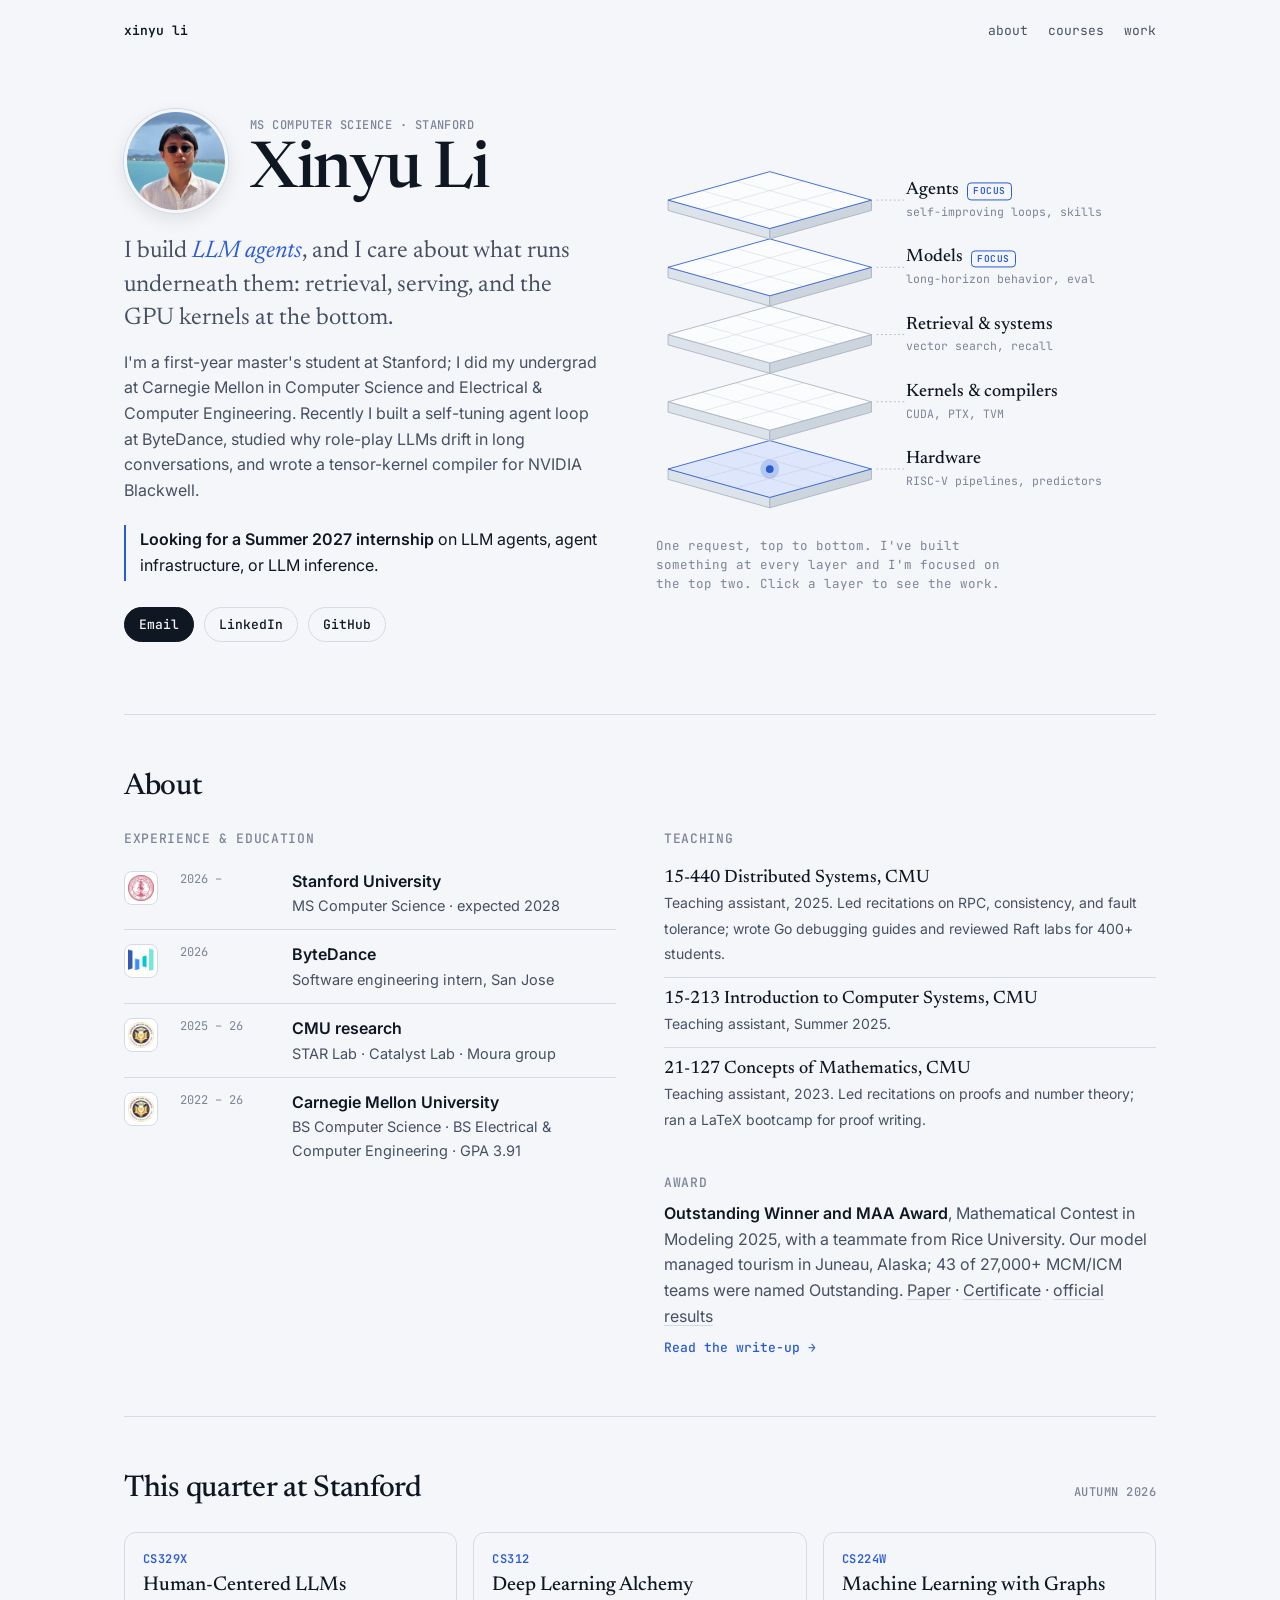
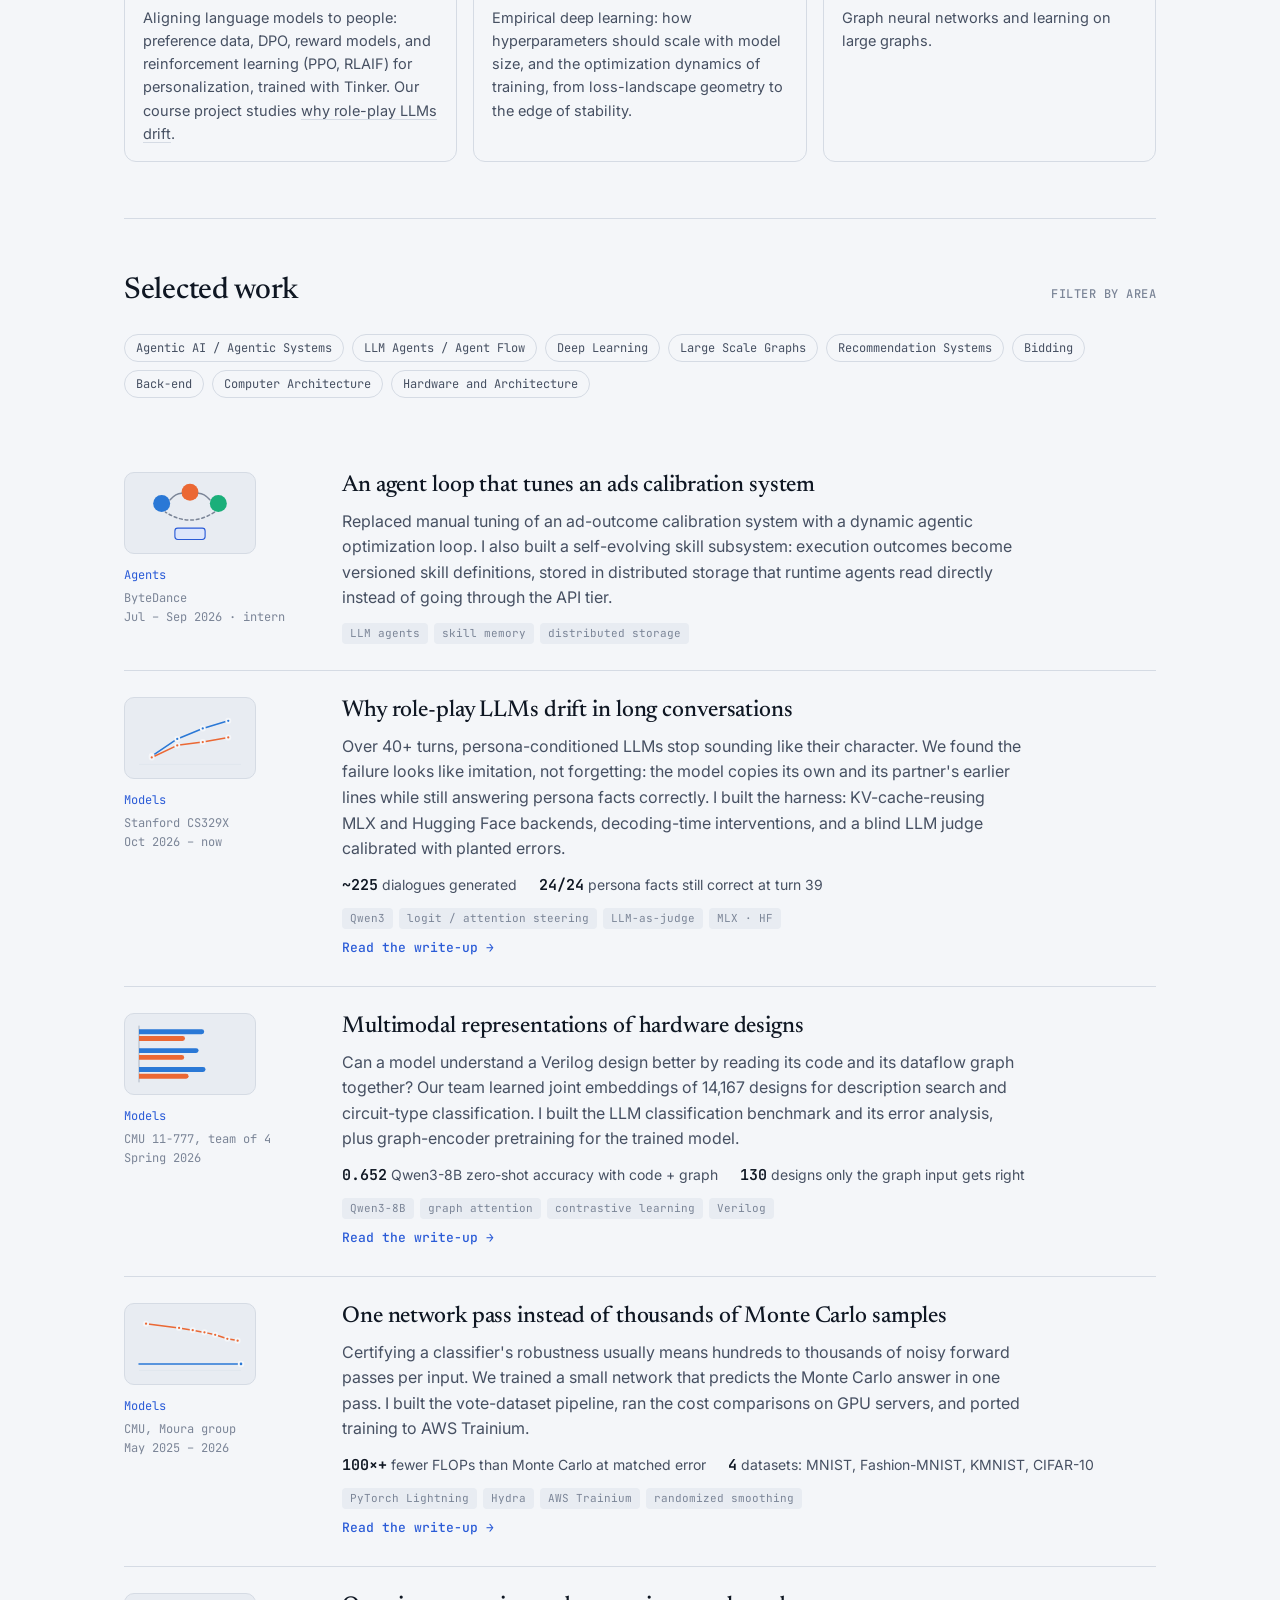
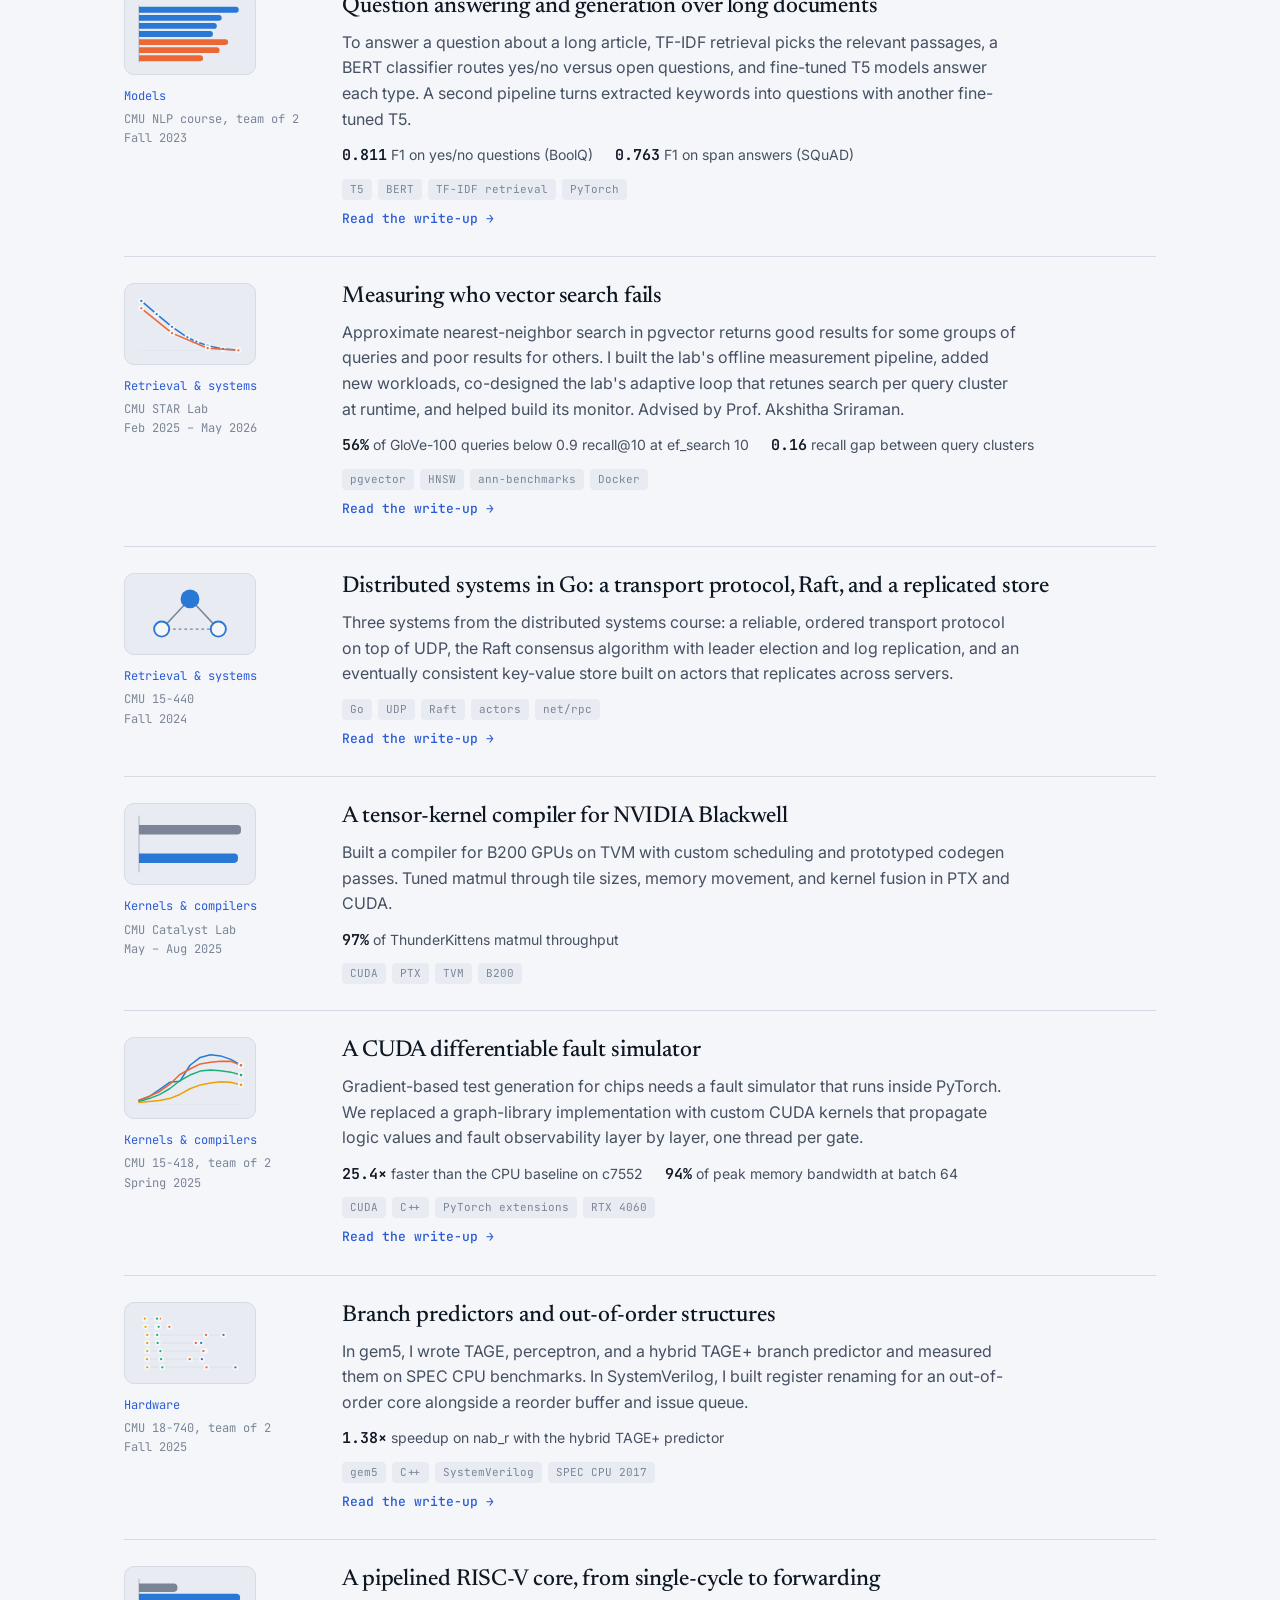
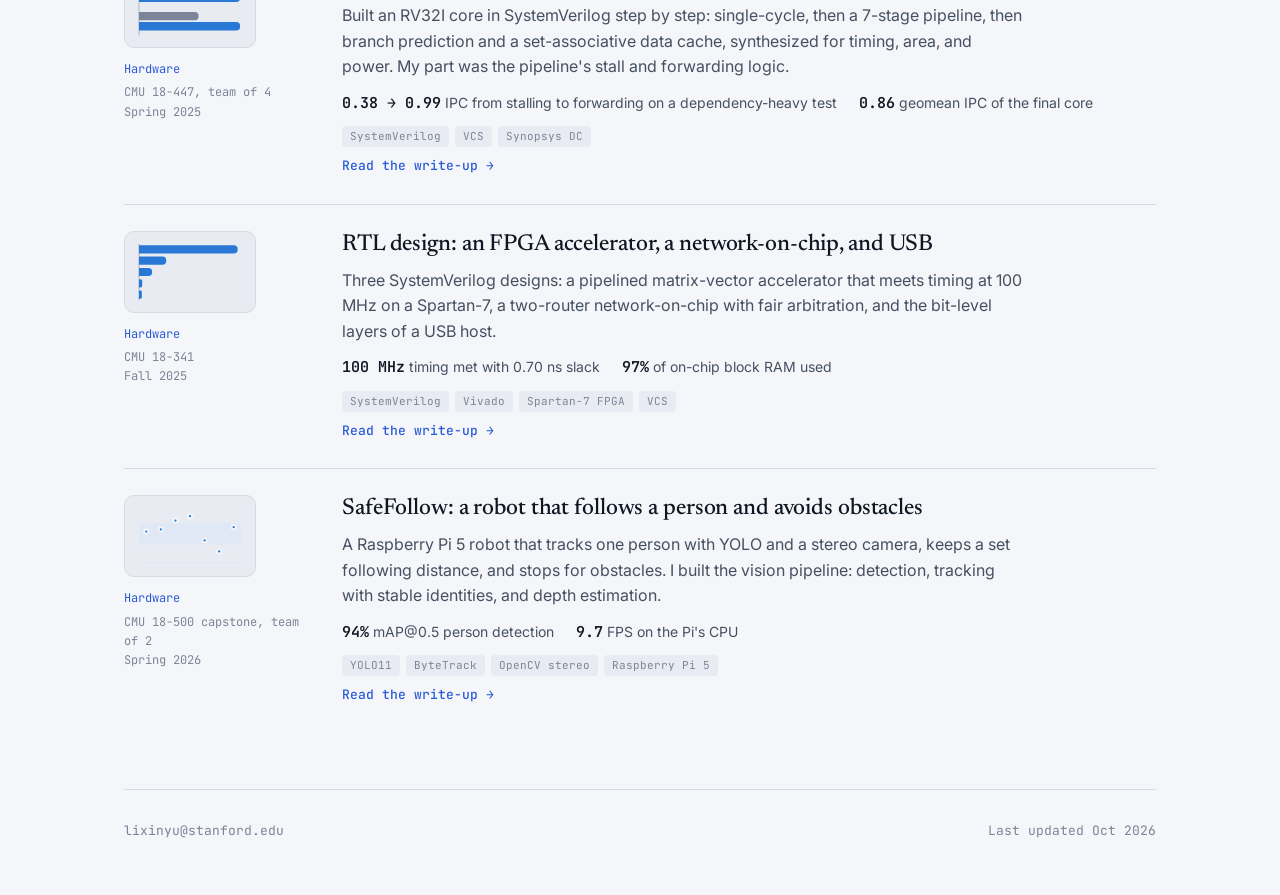
==== commit b7829ba5: "Coursework gets its own section: this quarter at Stanford Co-Authored-By: Claude Opus 5.5 <noreply@a" ====
--- a/index.html
+++ b/index.html
@@ -18,7 +18,7 @@
   <link rel="preconnect" href="https://fonts.googleapis.com">
   <link rel="preconnect" href="https://fonts.gstatic.com" crossorigin>
   <link href="https://fonts.googleapis.com/css2?family=Inter:wght@400;500;600&family=JetBrains+Mono:wght@400;500;600&family=Newsreader:ital,opsz,wght@0,6..72,400;0,6..72,500;1,6..72,400&display=swap" rel="stylesheet">
-  <link rel="stylesheet" href="assets/site.css?v=14">
+  <link rel="stylesheet" href="assets/site.css?v=15">
   <noscript><style>.stack{display:block}.stack-labels li{position:static;transform:none;margin:6px 0}</style></noscript>
 </head>
 <body>
@@ -28,6 +28,7 @@
     <a class="home" href="./">xinyu li</a>
     <nav>
       <a href="#about">about</a>
+      <a href="#courses">courses</a>
       <a href="#work">work</a>
     </nav>
   </header>
@@ -99,7 +100,7 @@
       <div>
         <h3 class="sub-h">Experience &amp; education</h3>
         <ul class="timeline">
-          <li class="has-logo"><span class="logo"><img src="assets/logos/stanford.png" alt="Stanford University" width="26" height="26" loading="lazy"></span><span class="when">2026 –</span><span class="what"><b>Stanford University</b><span>MS Computer Science · expected 2028. This quarter: LLM post-training with SFT, reward models, and RL (PPO, RLAIF, DPO) in CS329X; hyperparameter scaling and training dynamics of deep networks in CS312; graph neural networks in CS224W</span></span></li>
+          <li class="has-logo"><span class="logo"><img src="assets/logos/stanford.png" alt="Stanford University" width="26" height="26" loading="lazy"></span><span class="when">2026 –</span><span class="what"><b>Stanford University</b><span>MS Computer Science · expected 2028</span></span></li>
           <li class="has-logo"><span class="logo"><img src="assets/logos/bytedance.png" alt="ByteDance" width="26" height="26" loading="lazy"></span><span class="when">2026</span><span class="what"><b>ByteDance</b><span>Software engineering intern, San Jose</span></span></li>
           <li class="has-logo"><span class="logo"><img src="assets/logos/cmu.png" alt="Carnegie Mellon University" width="26" height="26" loading="lazy"></span><span class="when">2025 – 26</span><span class="what"><b>CMU research</b><span>STAR Lab · Catalyst Lab · Moura group</span></span></li>
           <li class="has-logo"><span class="logo"><img src="assets/logos/cmu.png" alt="Carnegie Mellon University" width="26" height="26" loading="lazy"></span><span class="when">2022 – 26</span><span class="what"><b>Carnegie Mellon University</b><span>BS Computer Science · BS Electrical &amp; Computer Engineering · GPA 3.91</span></span></li>
@@ -125,6 +126,31 @@
         <p style="margin:0;color:var(--ink-2)"><b style="color:var(--ink);font-weight:600">Outstanding Winner and MAA Award</b>, Mathematical Contest in Modeling 2025, with a teammate from Rice University. Our model managed tourism in Juneau, Alaska; 43 of 27,000+ MCM/ICM teams were named Outstanding. <a href="assets/papers/mcm-2025-sustainable-tourism-juneau.pdf">Paper</a> · <a href="https://www.comap-math.org/mcm/2025Certs/2504448.pdf">Certificate</a> · <a href="https://www.contest.comap.com/undergraduate/contests/mcm/contests/2025/results/">official results</a></p>
         <a class="more" href="projects/mcm-2025.html">Read the write-up →</a>
       </div>
+    </div>
+  </section>
+
+  <!-- ============ courses ============ -->
+  <section id="courses">
+    <div class="section-head">
+      <h2>This quarter at Stanford</h2>
+      <span class="kicker">Autumn 2026</span>
+    </div>
+    <div class="courses">
+      <article class="course">
+        <div class="course-code">CS329X</div>
+        <h3>Human-Centered LLMs</h3>
+        <p>Aligning language models to people: preference data, DPO, reward models, and reinforcement learning (PPO, RLAIF) for personalization, trained with Tinker. Our course project studies <a href="projects/persona-stability.html">why role-play LLMs drift</a>.</p>
+      </article>
+      <article class="course">
+        <div class="course-code">CS312</div>
+        <h3>Deep Learning Alchemy</h3>
+        <p>Empirical deep learning: how hyperparameters should scale with model size, and the optimization dynamics of training, from loss-landscape geometry to the edge of stability.</p>
+      </article>
+      <article class="course">
+        <div class="course-code">CS224W</div>
+        <h3>Machine Learning with Graphs</h3>
+        <p>Graph neural networks and learning on large graphs.</p>
+      </article>
     </div>
   </section>
 
@@ -306,8 +332,8 @@
     <span>Last updated Oct 2026</span>
   </footer>
 </div>
-<script src="assets/chart-data.js?v=14"></script>
-<script src="assets/charts.js?v=14"></script>
-<script src="assets/stack.js?v=14"></script>
+<script src="assets/chart-data.js?v=15"></script>
+<script src="assets/charts.js?v=15"></script>
+<script src="assets/stack.js?v=15"></script>
 </body>
 </html>
--- a/assets/site.css
+++ b/assets/site.css
@@ -327,3 +327,11 @@
   .id-row h1 { font-size: 38px; white-space: nowrap; }
   .avatar { width: 76px; height: 76px; }
 }
+
+/* this quarter's courses */
+.courses { display: grid; grid-template-columns: repeat(3, 1fr); gap: 16px; }
+.course { border: 1px solid var(--rule); border-radius: 12px; padding: 18px 18px 16px; background: var(--paper); }
+.course-code { font: 600 12px var(--mono); color: var(--accent); letter-spacing: .04em; }
+.course h3 { font: 500 20px/1.25 var(--serif); margin: 6px 0 8px; }
+.course p { margin: 0; font-size: 14.5px; color: var(--ink-2); }
+@media (max-width: 860px) { .courses { grid-template-columns: 1fr; } }
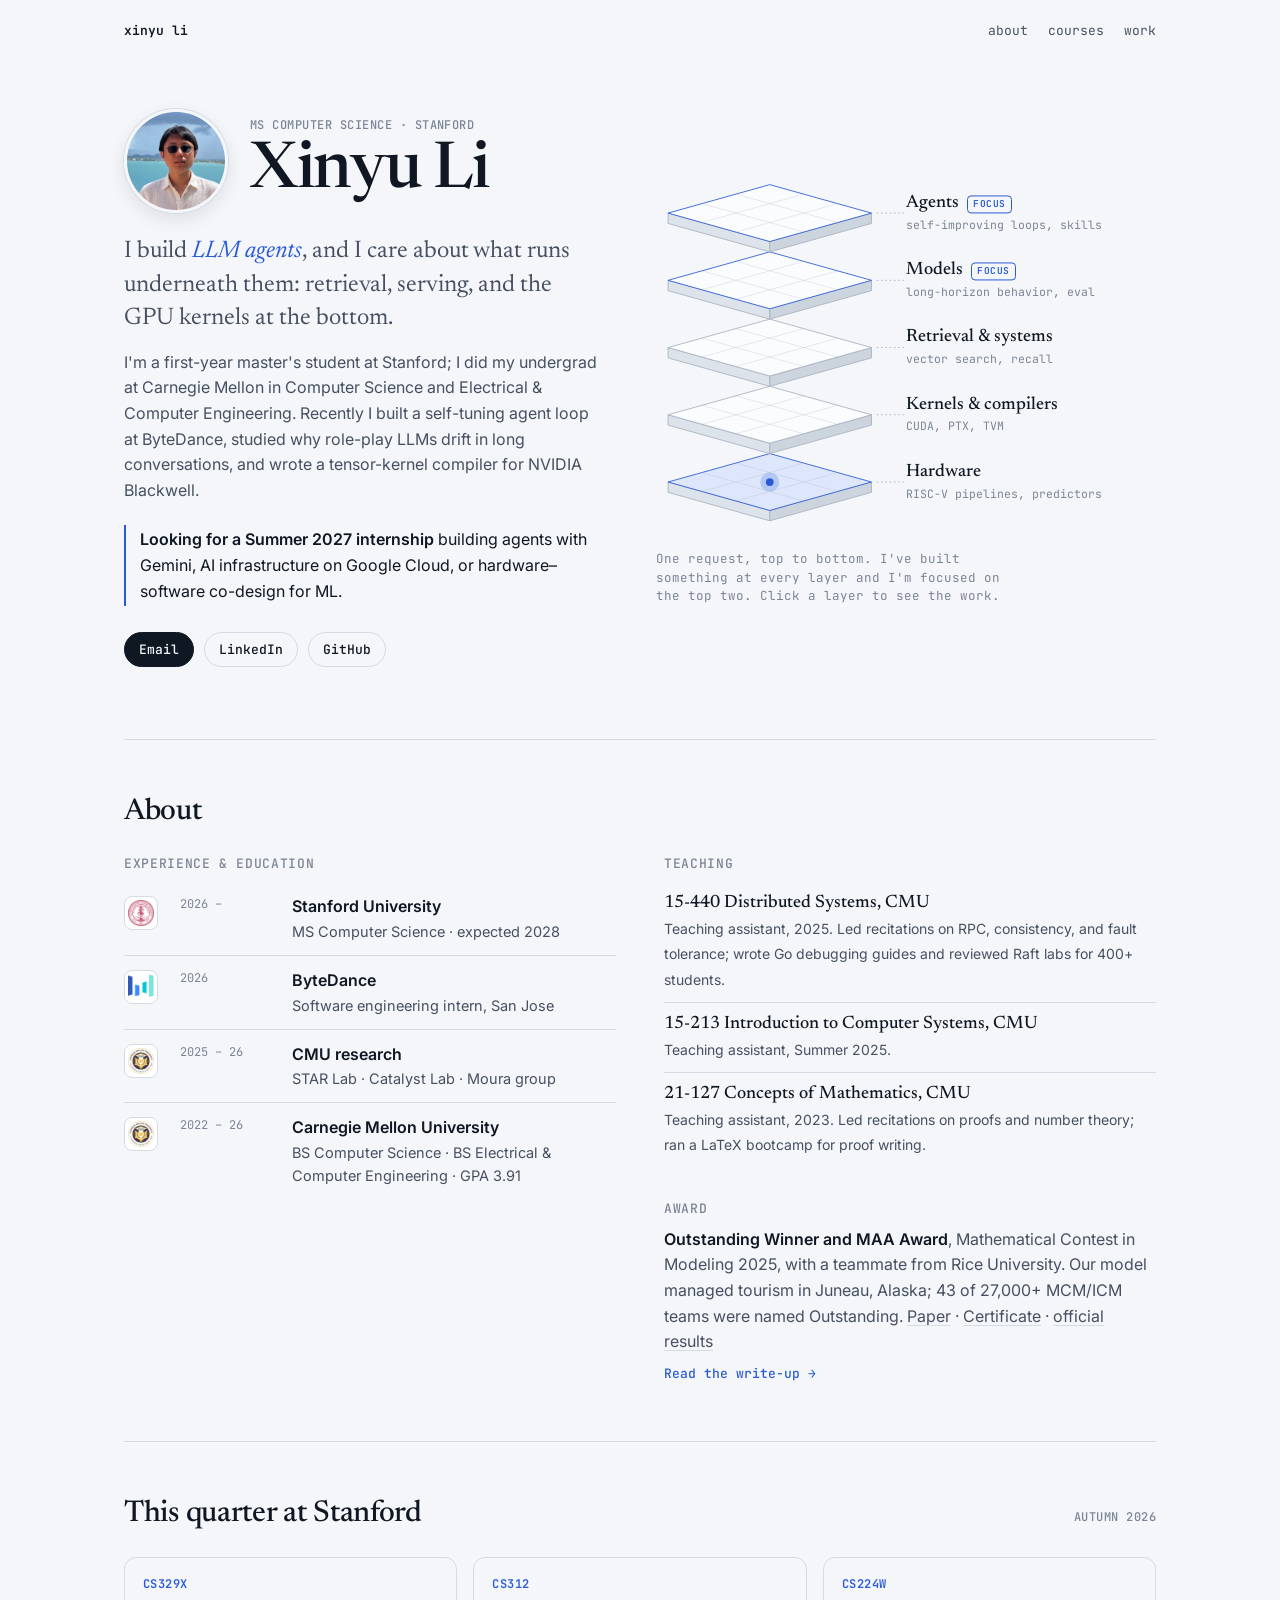
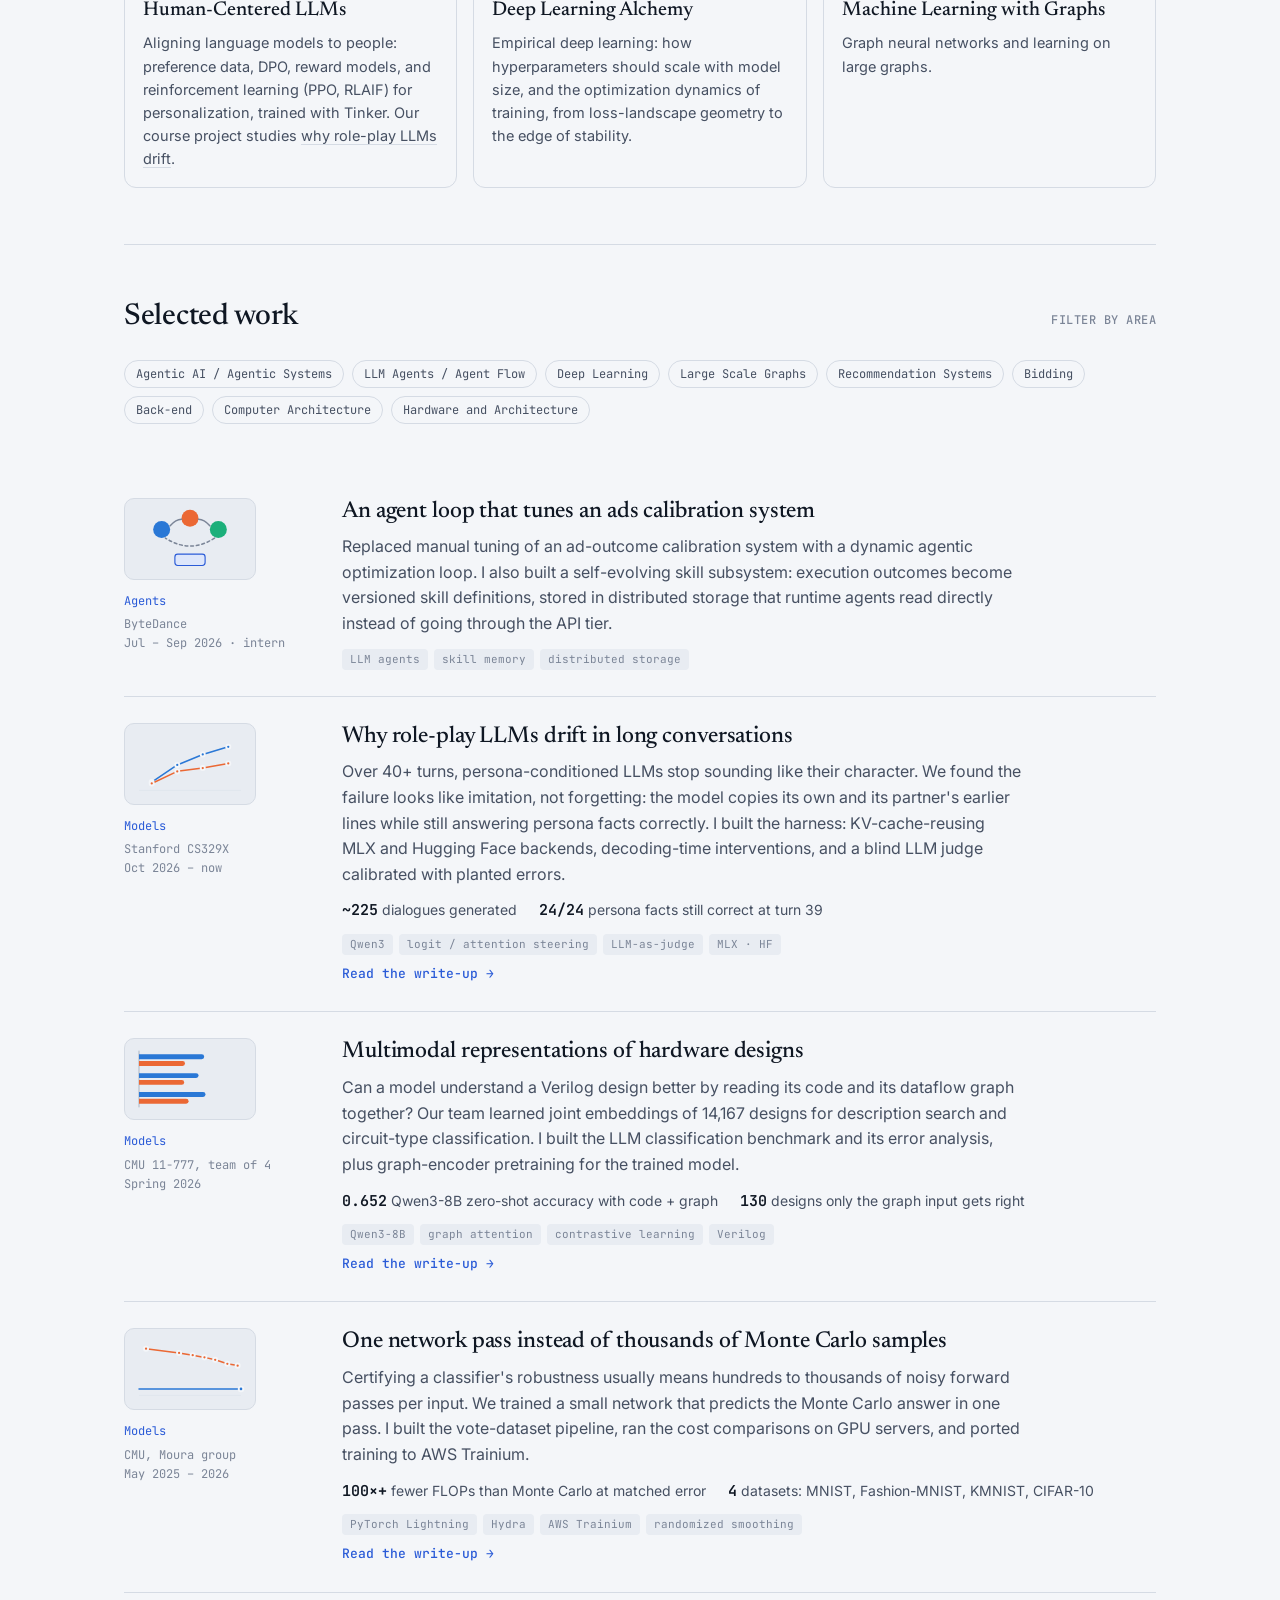
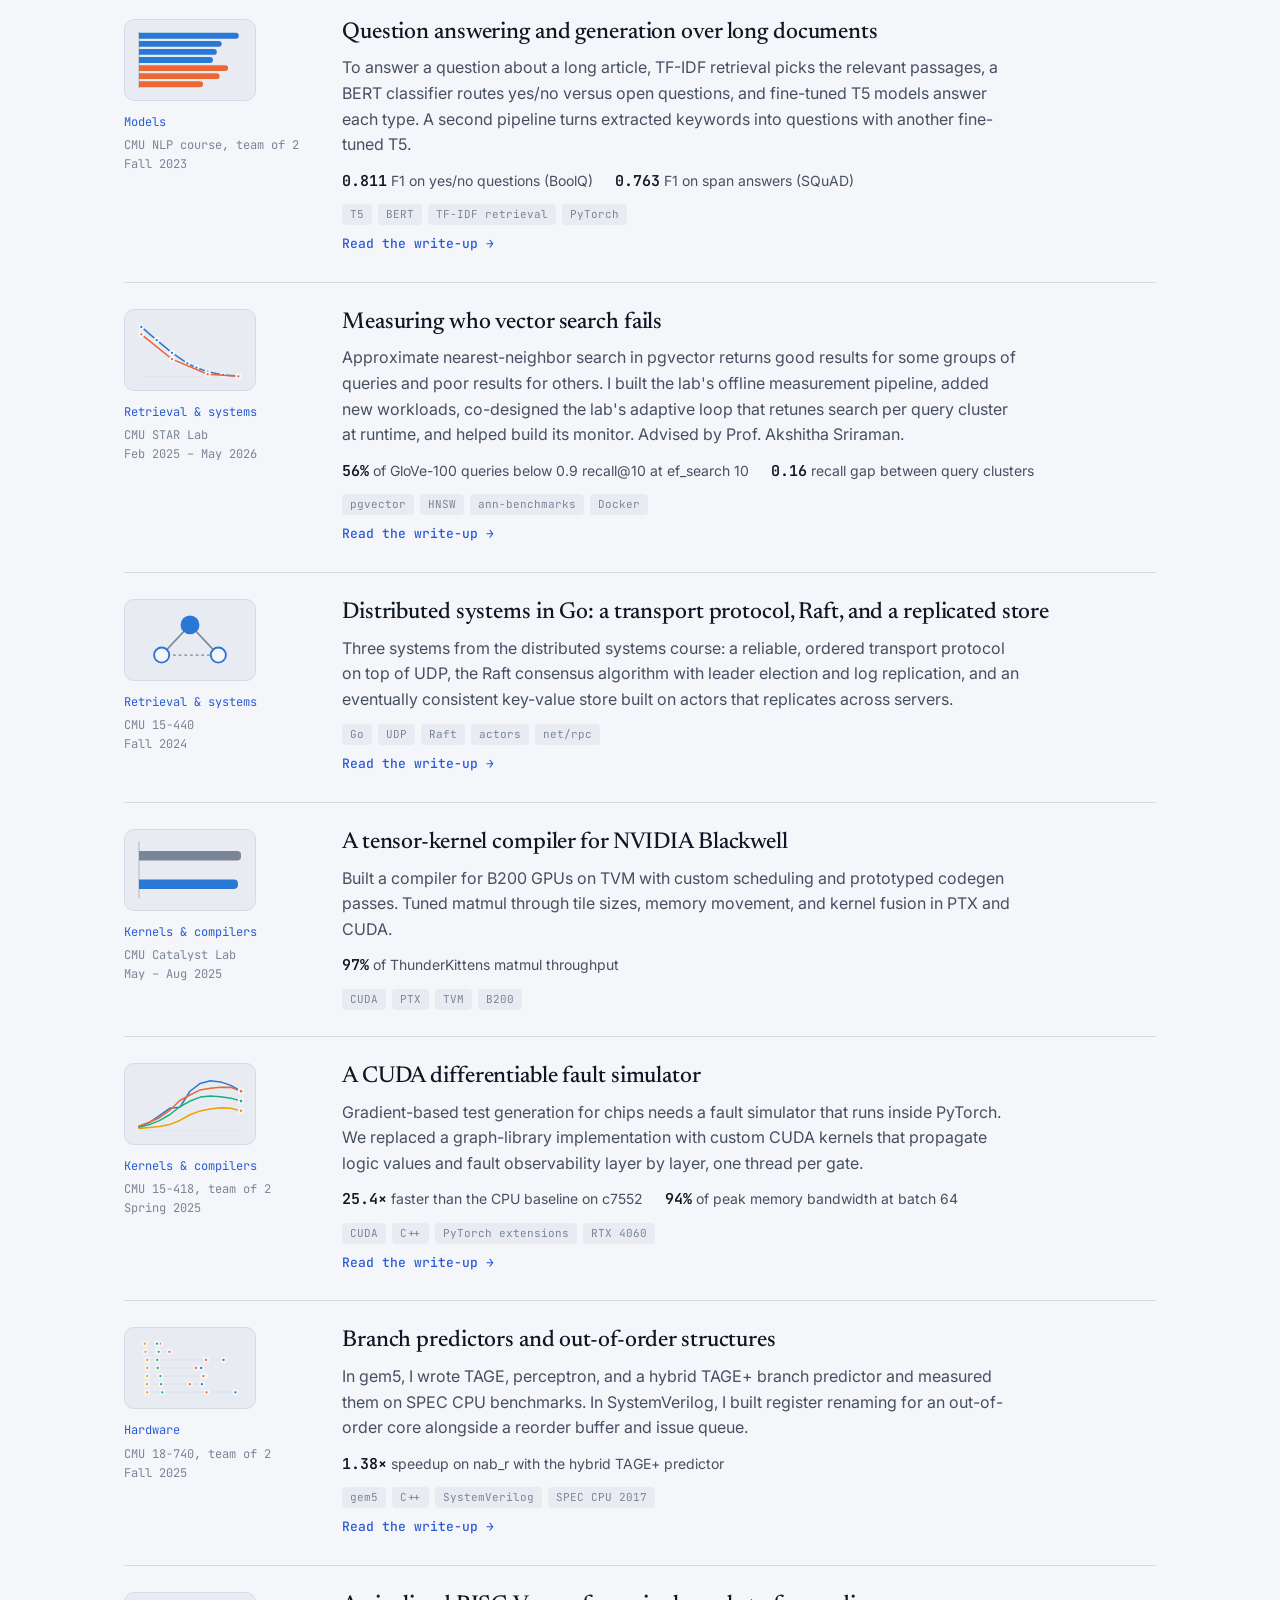
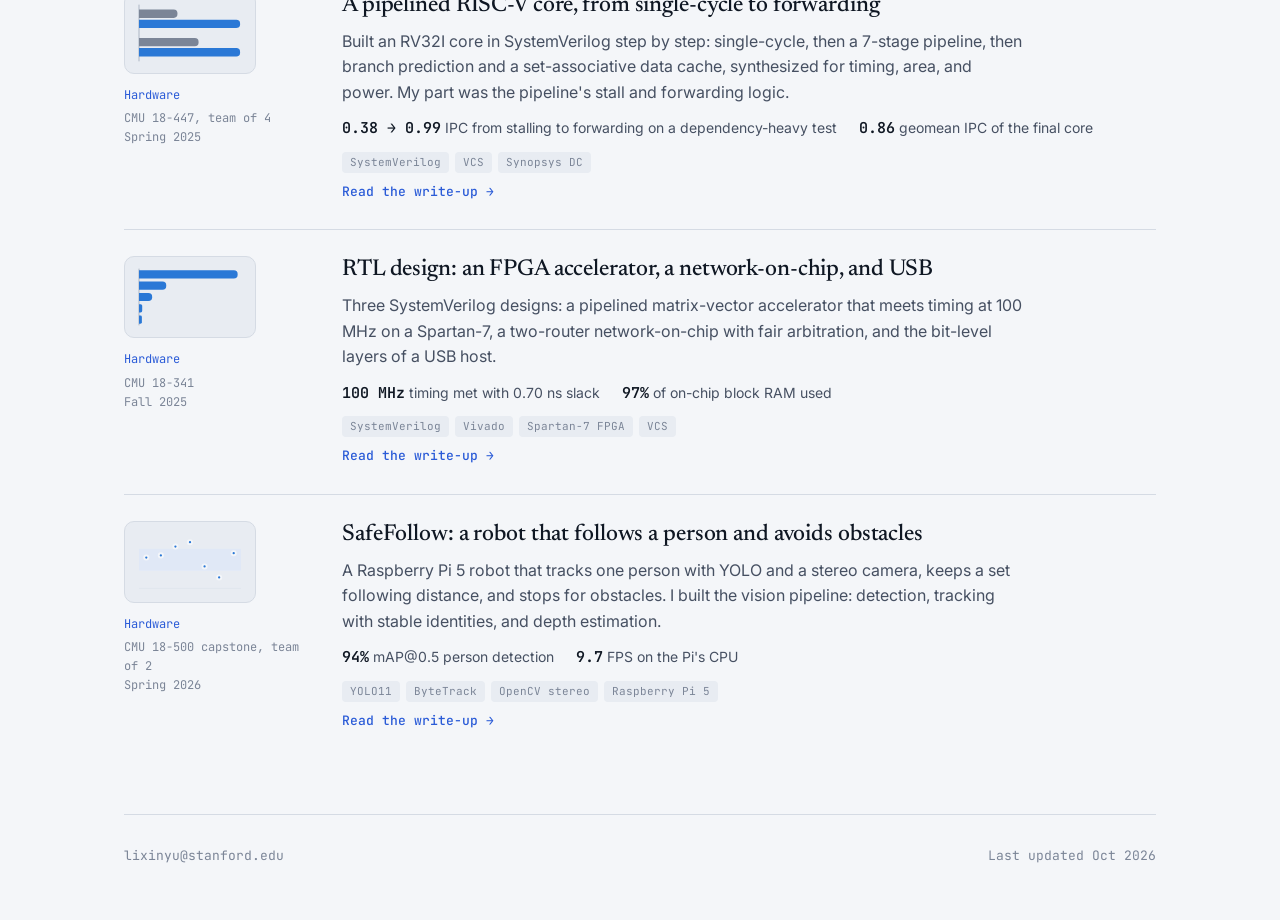
==== commit ea2154d7: "Hero: interests in Gemini agents, Google Cloud, and HW-SW co-design Co-Authored-By: Claude Opus 5.5 " ====
--- a/index.html
+++ b/index.html
@@ -46,7 +46,7 @@
       </div>
       <p class="lede">I build <em>LLM agents</em>, and I care about what runs underneath them: retrieval, serving, and the GPU kernels at the bottom.</p>
       <p>I'm a first-year master's student at Stanford; I did my undergrad at Carnegie Mellon in Computer Science and Electrical &amp; Computer Engineering. Recently I built a self-tuning agent loop at ByteDance, studied why role-play LLMs drift in long conversations, and wrote a tensor-kernel compiler for NVIDIA Blackwell.</p>
-      <p class="seeking"><b>Looking for a Summer 2027 internship</b> on LLM agents, agent infrastructure, or LLM inference.</p>
+      <p class="seeking"><b>Looking for a Summer 2027 internship</b> building agents with Gemini, AI infrastructure on Google Cloud, or hardware–software co-design for ML.</p>
       <div class="links">
         <a class="btn primary" href="mailto:lixinyu@stanford.edu">Email</a>
         <a class="btn" href="https://linkedin.com/in/xinyu-li-5950a7270">LinkedIn</a>
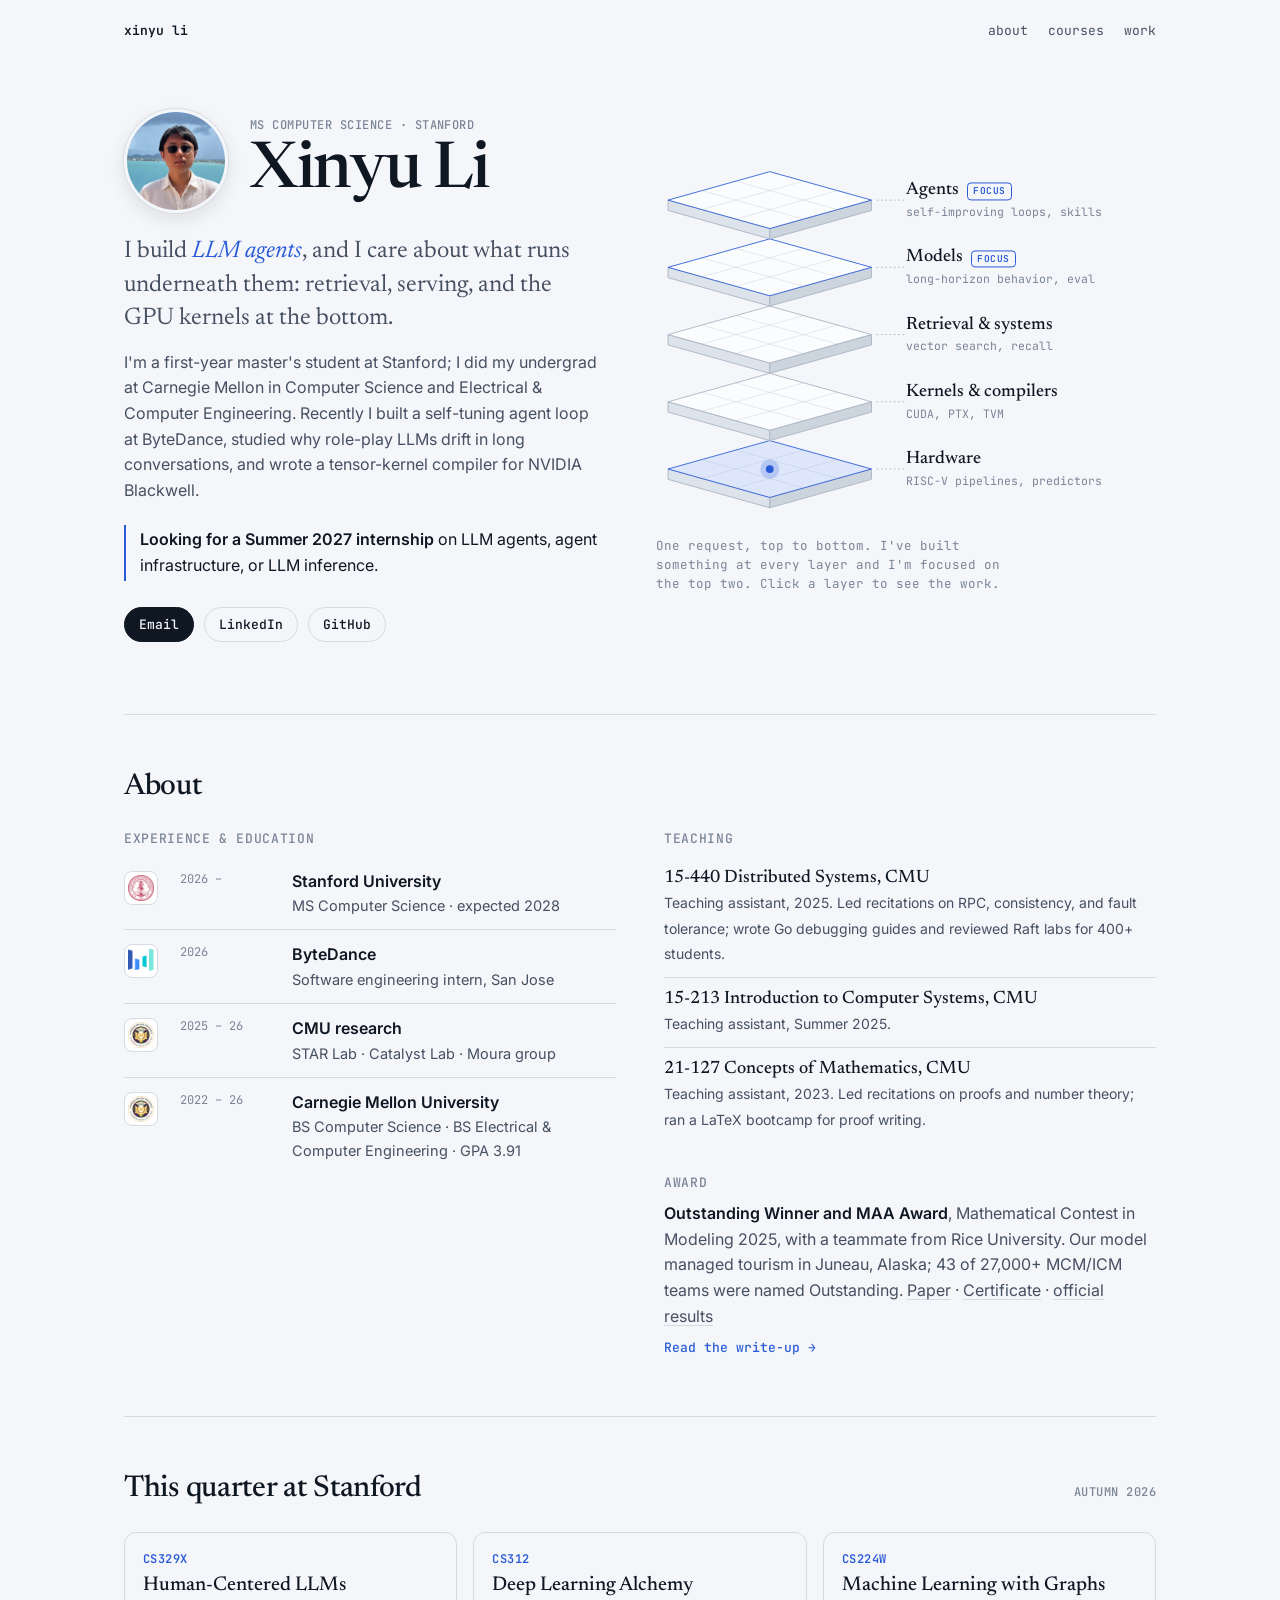
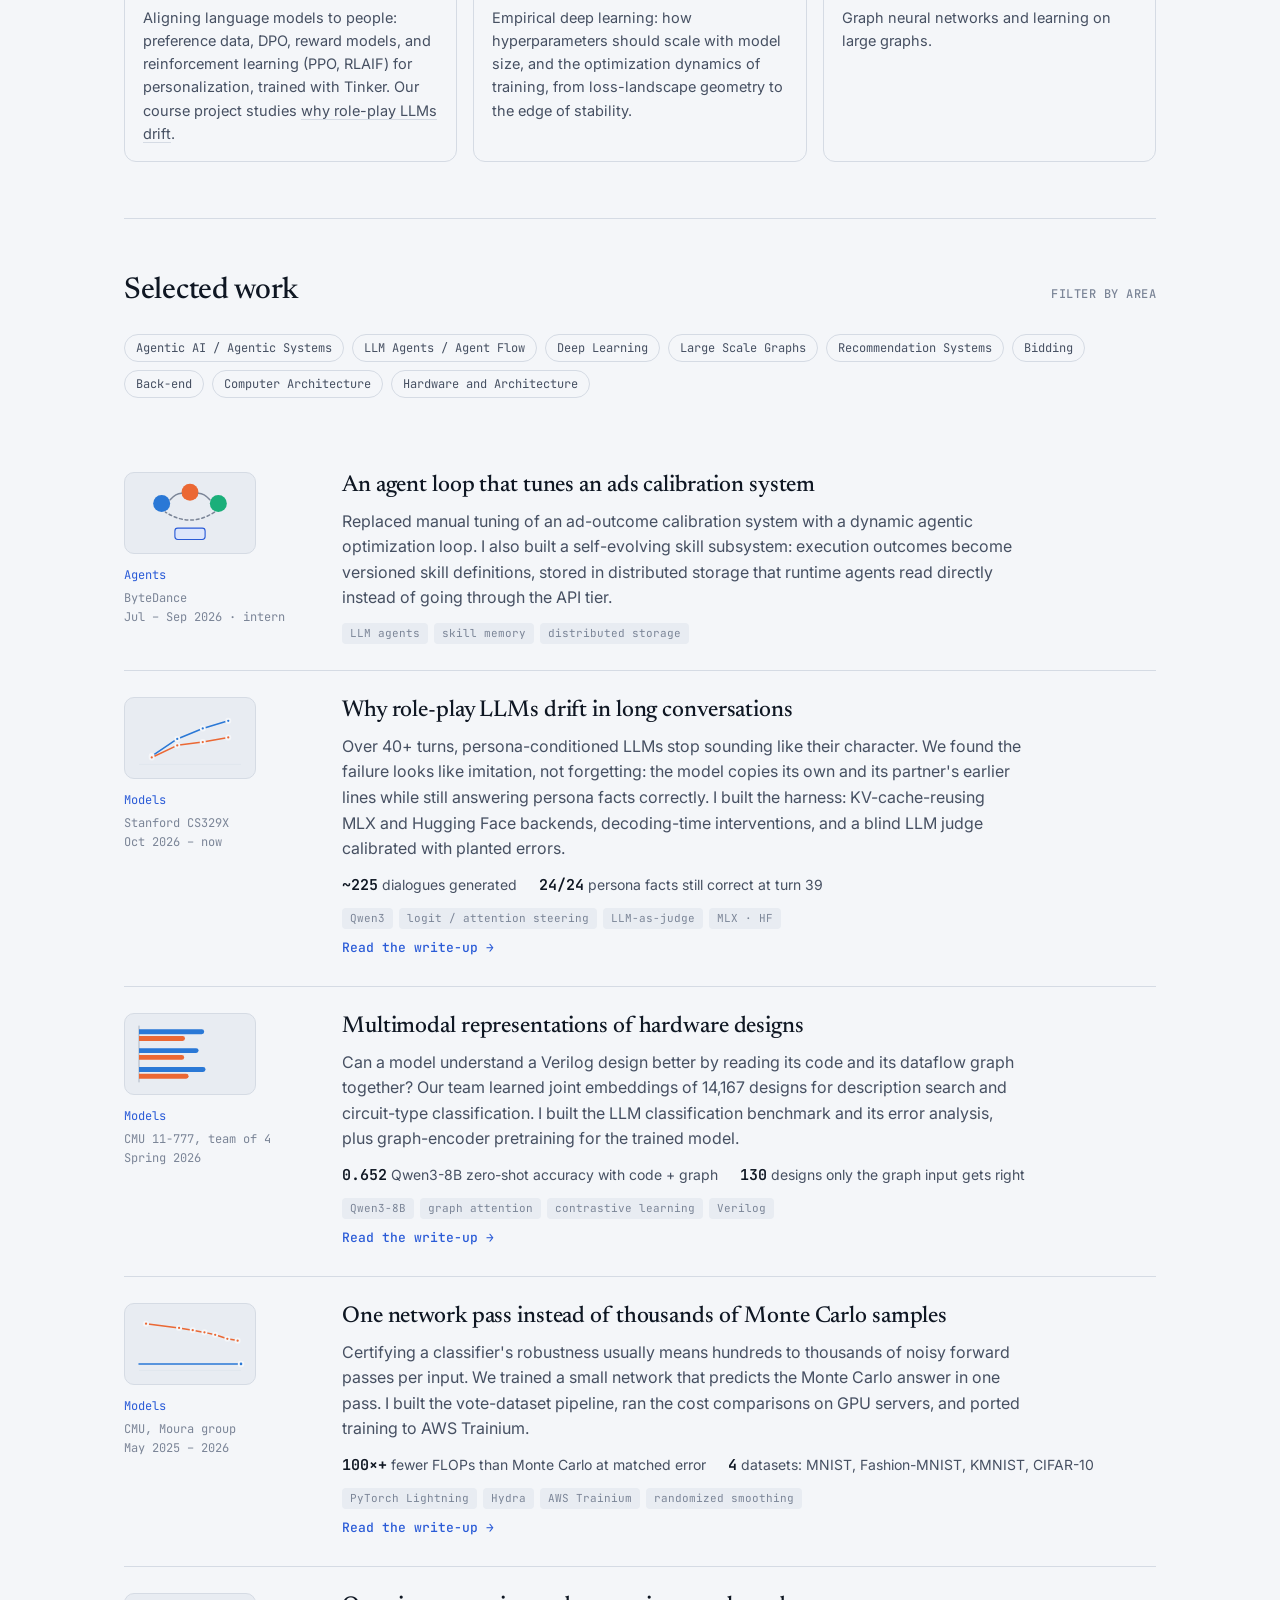
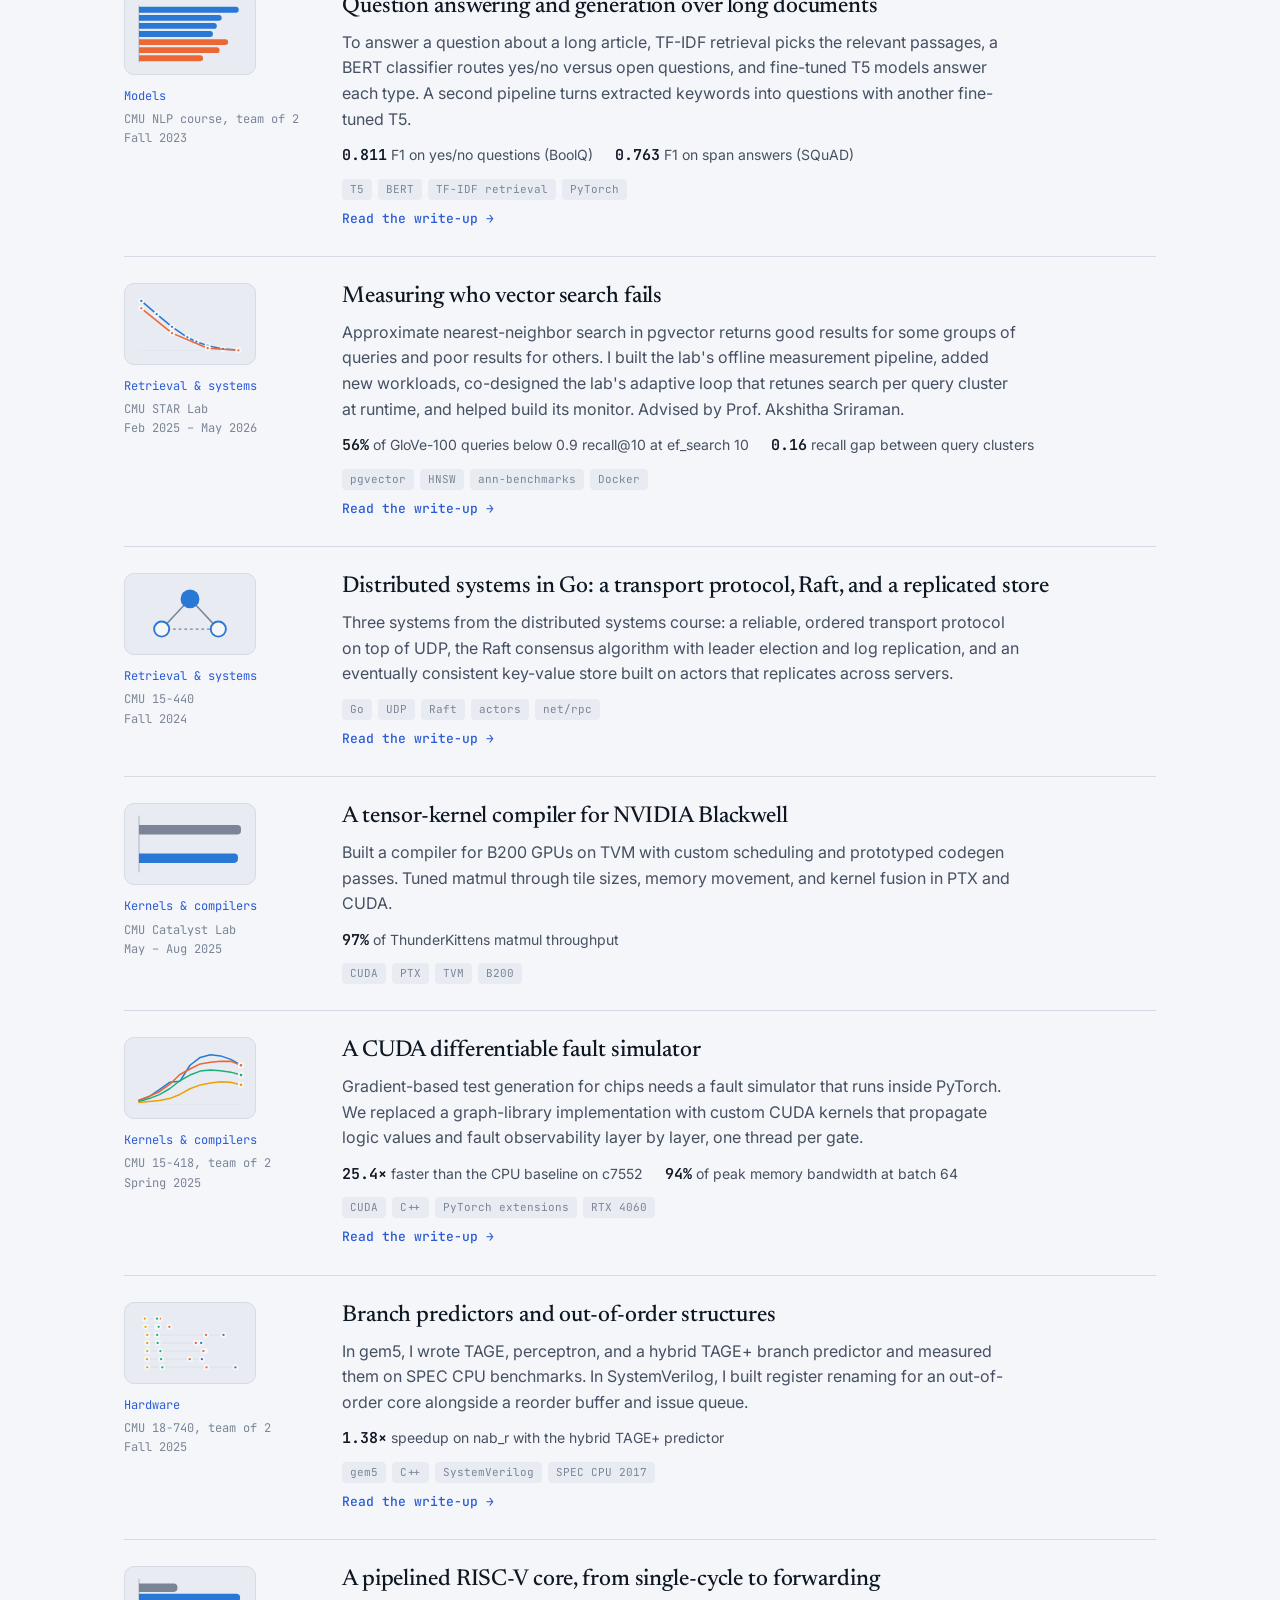
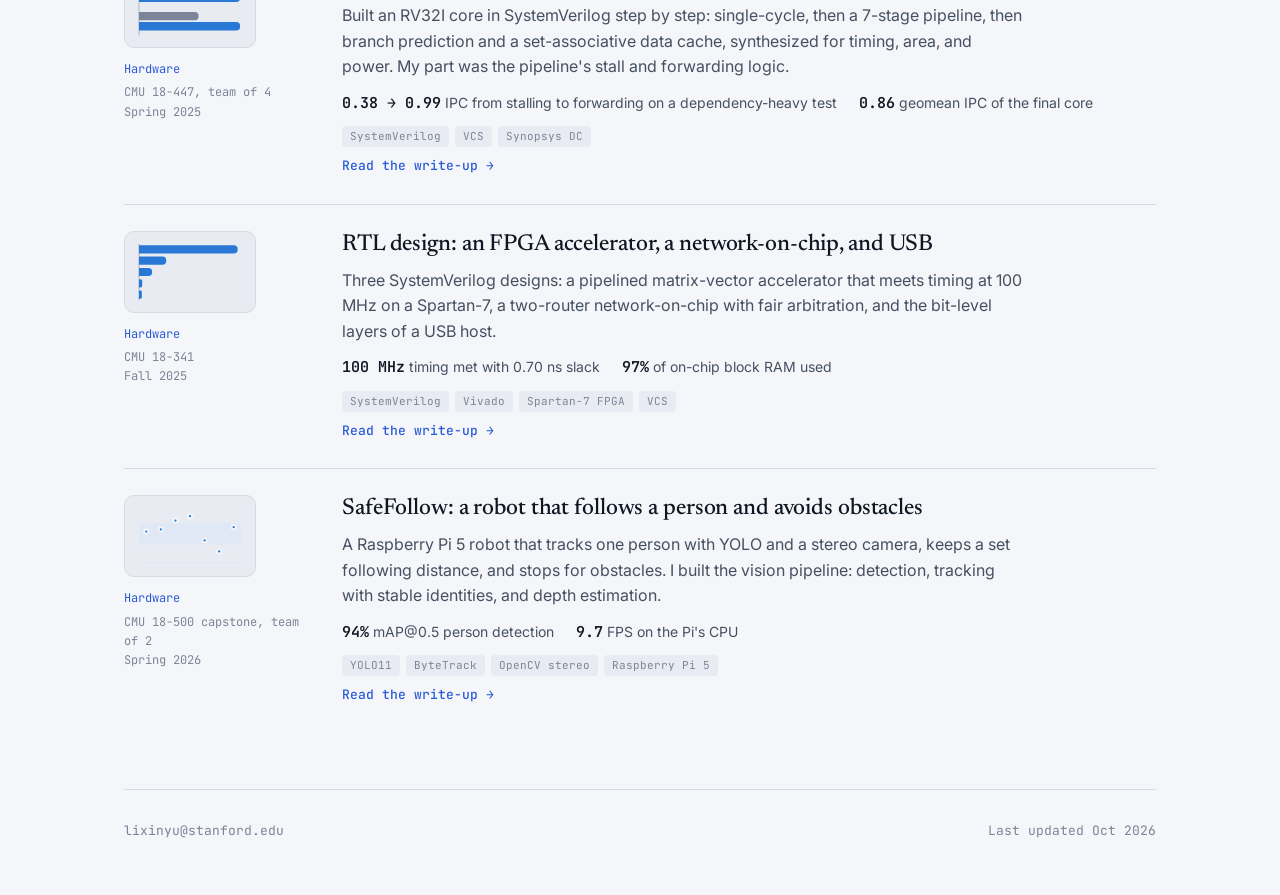
==== commit 7b6e877e: "Revert the interests line in the hero Co-Authored-By: Claude Opus 5.5 <noreply@anthropic.com>" ====
--- a/index.html
+++ b/index.html
@@ -46,7 +46,7 @@
       </div>
       <p class="lede">I build <em>LLM agents</em>, and I care about what runs underneath them: retrieval, serving, and the GPU kernels at the bottom.</p>
       <p>I'm a first-year master's student at Stanford; I did my undergrad at Carnegie Mellon in Computer Science and Electrical &amp; Computer Engineering. Recently I built a self-tuning agent loop at ByteDance, studied why role-play LLMs drift in long conversations, and wrote a tensor-kernel compiler for NVIDIA Blackwell.</p>
-      <p class="seeking"><b>Looking for a Summer 2027 internship</b> building agents with Gemini, AI infrastructure on Google Cloud, or hardware–software co-design for ML.</p>
+      <p class="seeking"><b>Looking for a Summer 2027 internship</b> on LLM agents, agent infrastructure, or LLM inference.</p>
       <div class="links">
         <a class="btn primary" href="mailto:lixinyu@stanford.edu">Email</a>
         <a class="btn" href="https://linkedin.com/in/xinyu-li-5950a7270">LinkedIn</a>
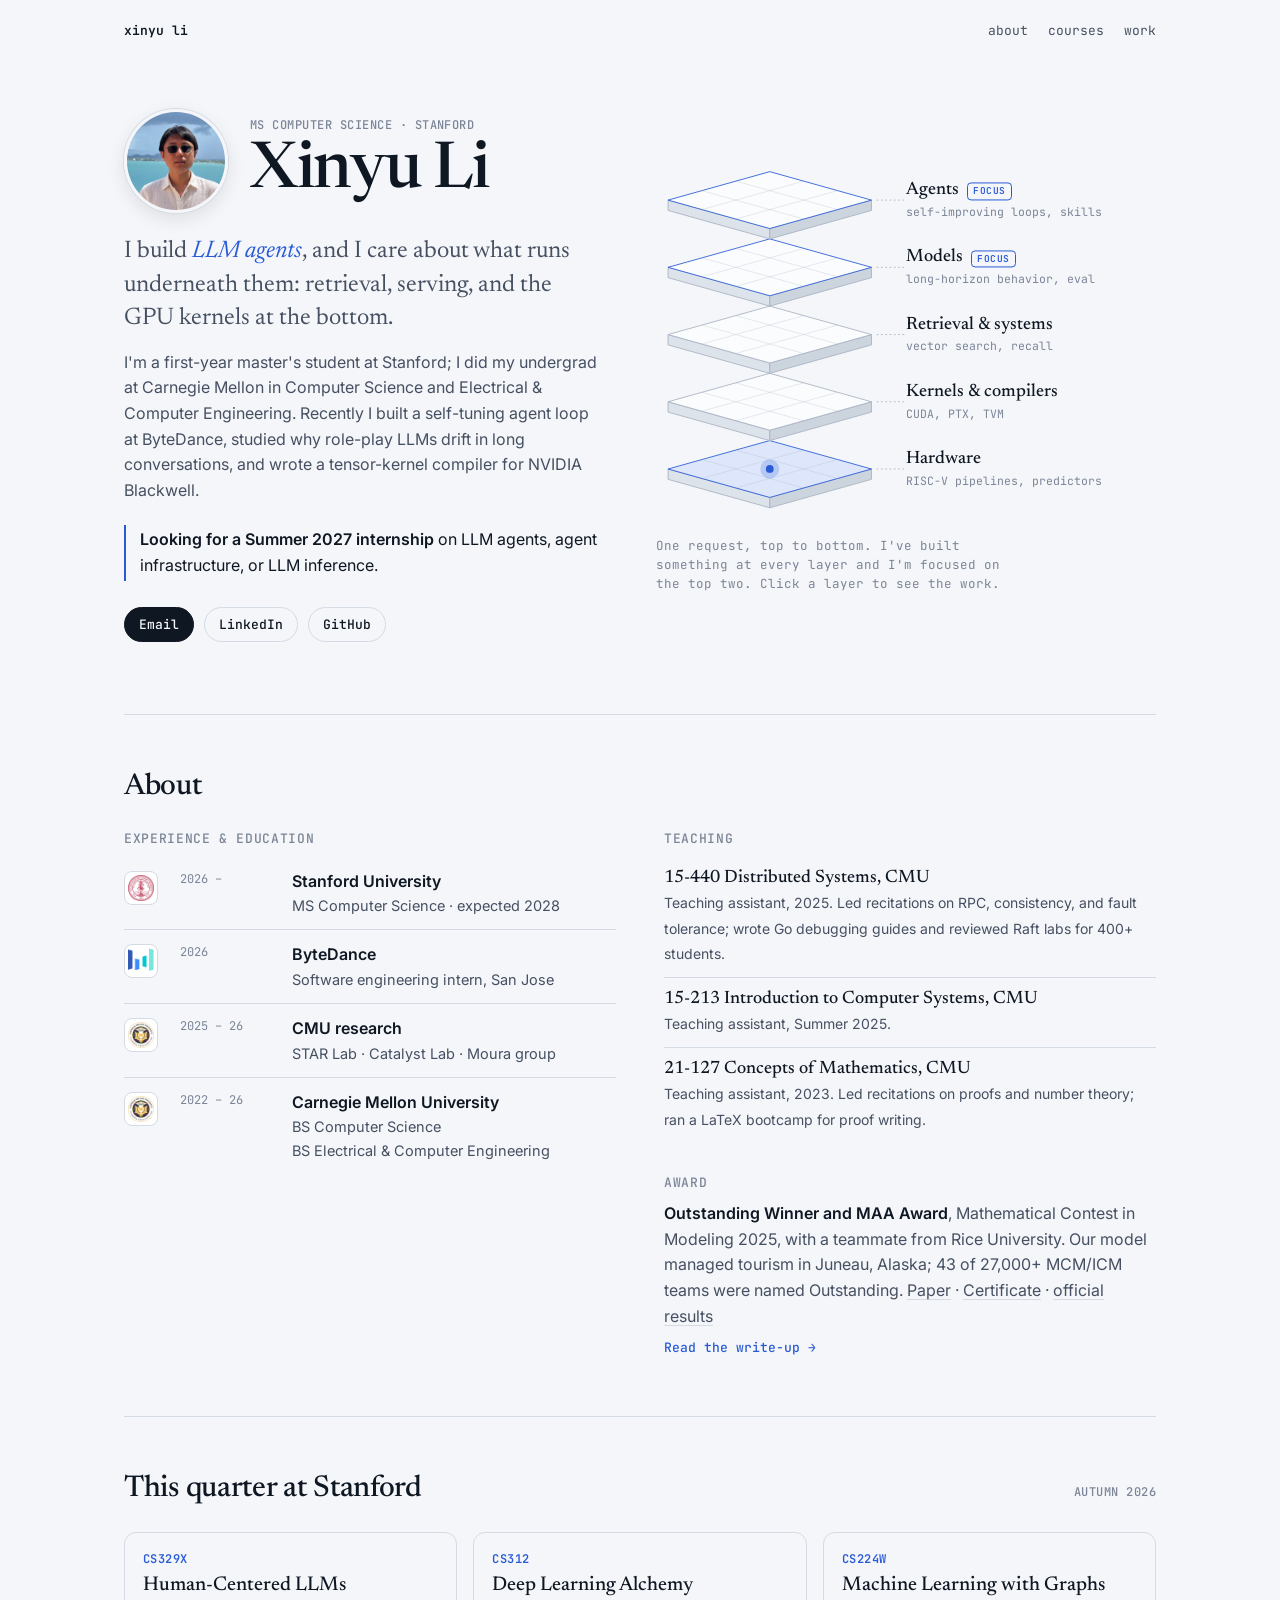
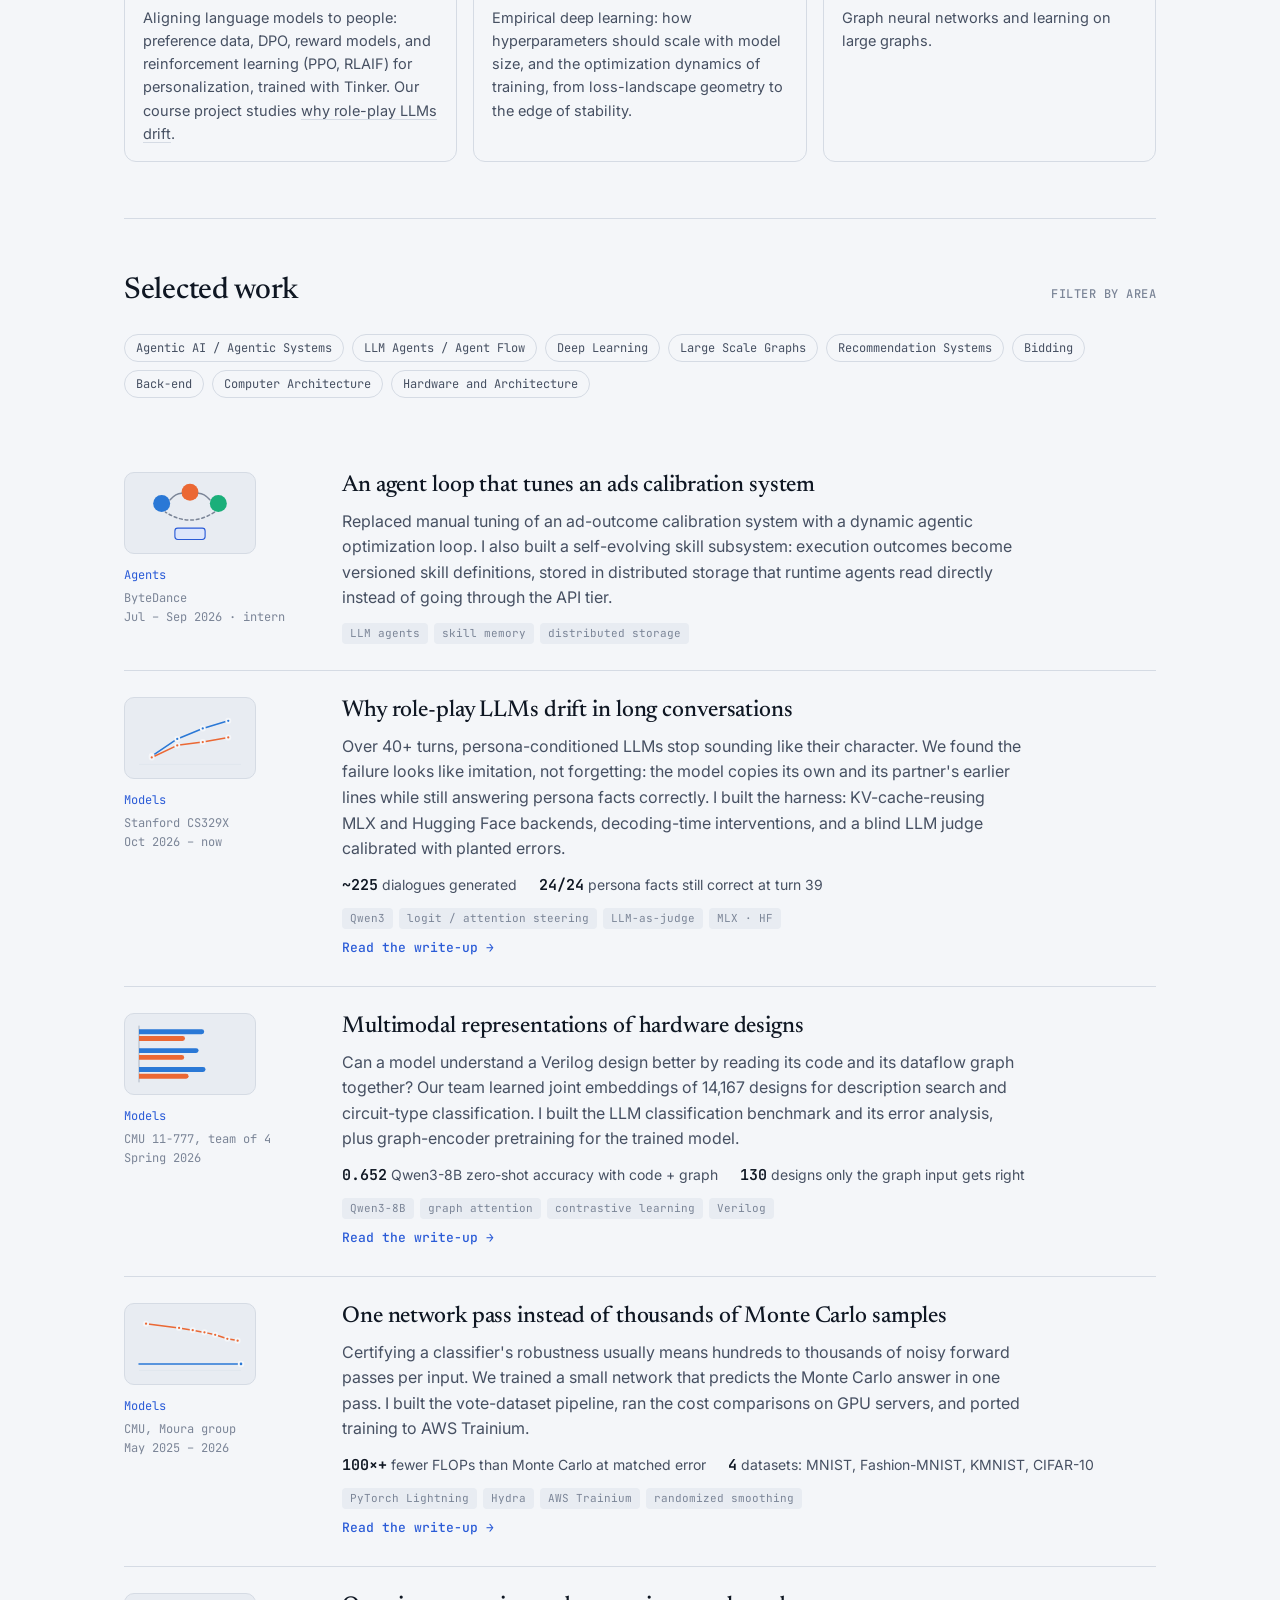
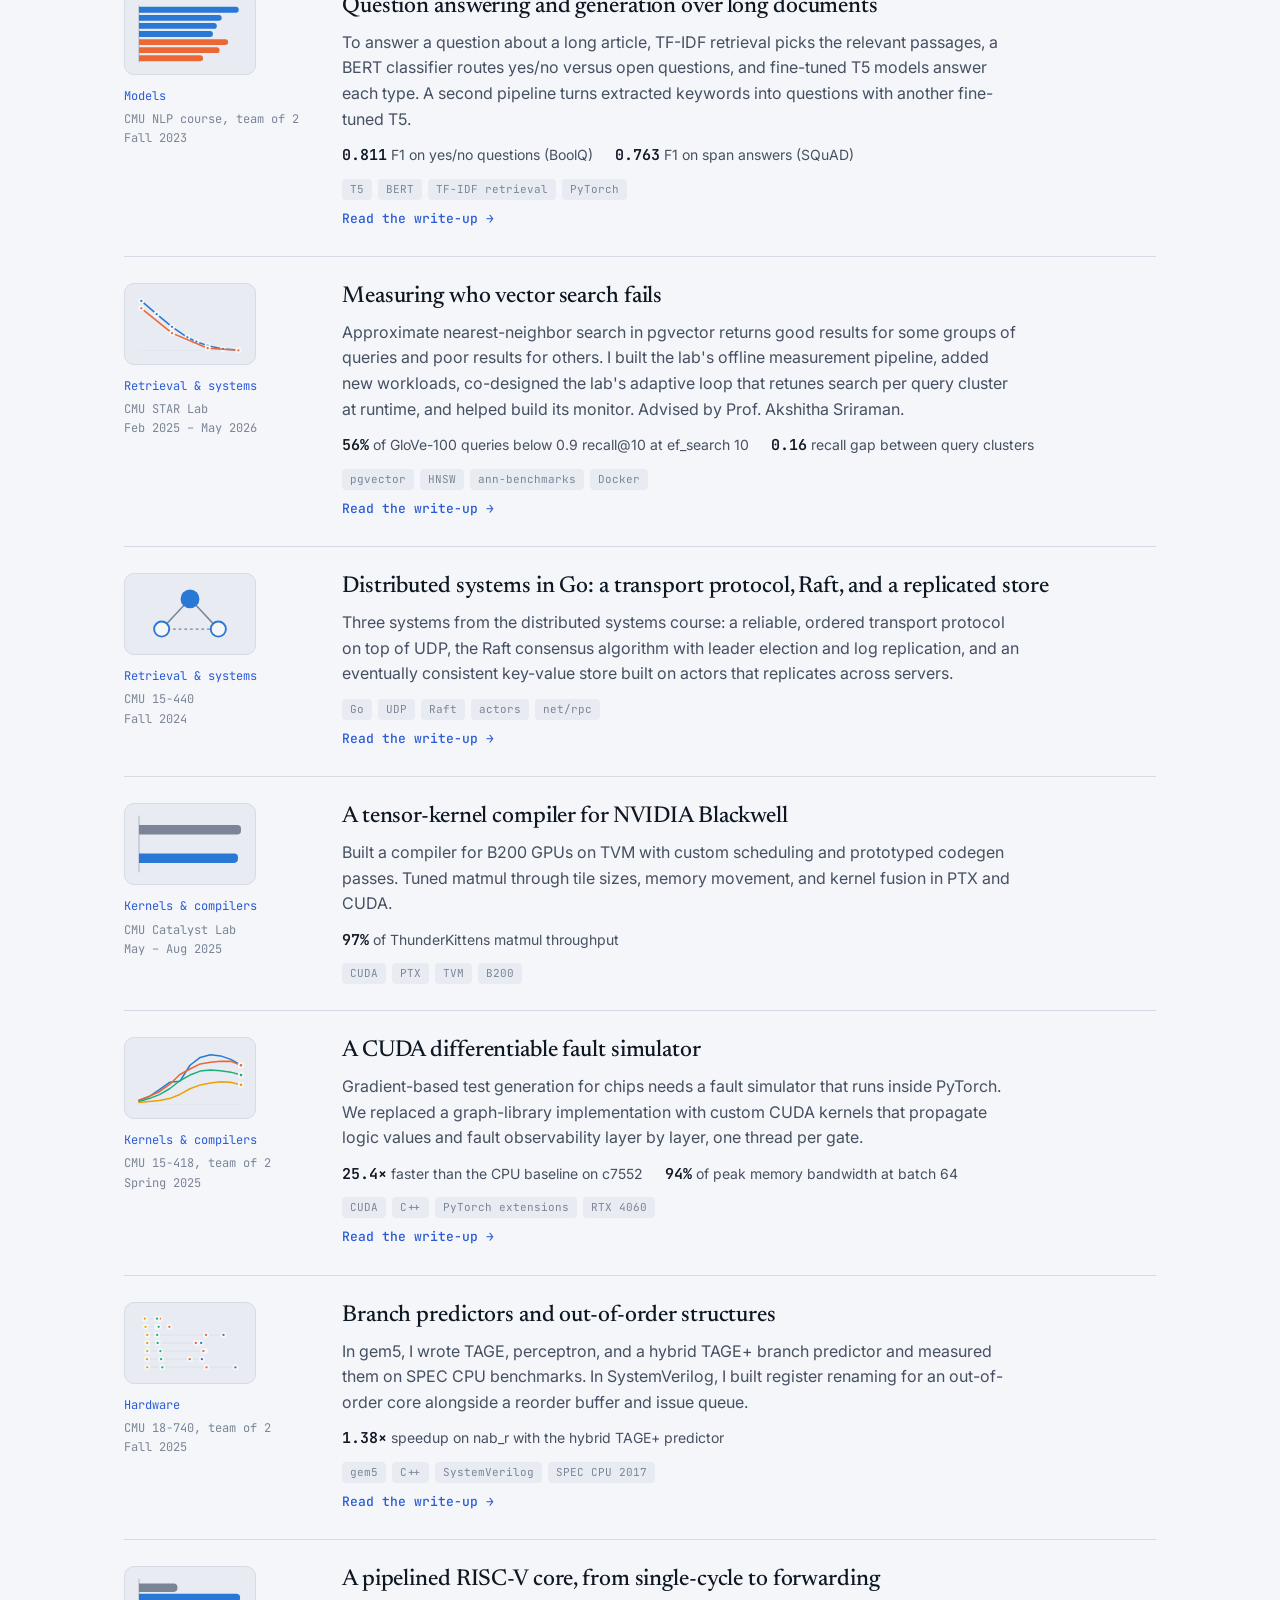
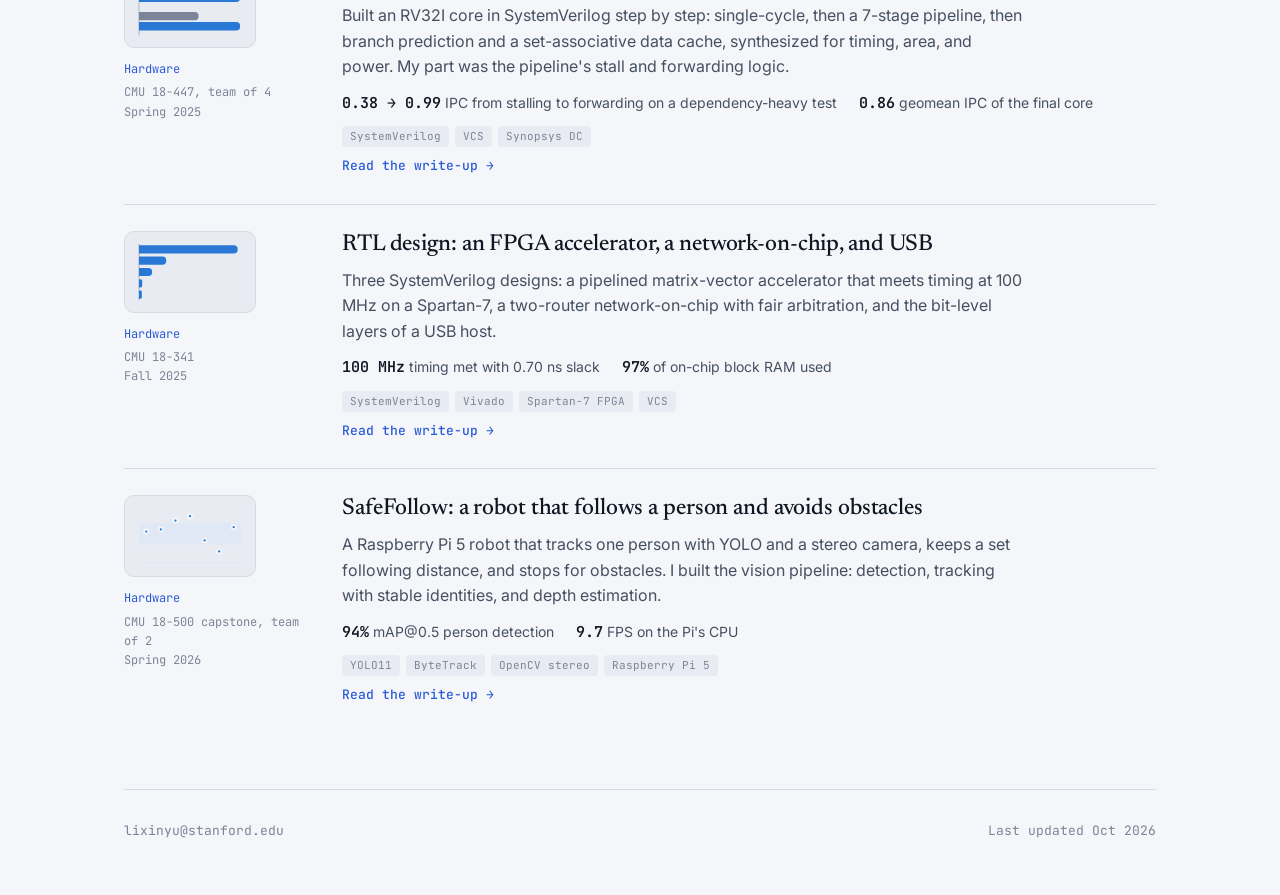
==== commit 0760453c: "CMU entry: two degree lines, no GPA Co-Authored-By: Claude Opus 5.5 <noreply@anthropic.com>" ====
--- a/index.html
+++ b/index.html
@@ -103,7 +103,7 @@
           <li class="has-logo"><span class="logo"><img src="assets/logos/stanford.png" alt="Stanford University" width="26" height="26" loading="lazy"></span><span class="when">2026 –</span><span class="what"><b>Stanford University</b><span>MS Computer Science · expected 2028</span></span></li>
           <li class="has-logo"><span class="logo"><img src="assets/logos/bytedance.png" alt="ByteDance" width="26" height="26" loading="lazy"></span><span class="when">2026</span><span class="what"><b>ByteDance</b><span>Software engineering intern, San Jose</span></span></li>
           <li class="has-logo"><span class="logo"><img src="assets/logos/cmu.png" alt="Carnegie Mellon University" width="26" height="26" loading="lazy"></span><span class="when">2025 – 26</span><span class="what"><b>CMU research</b><span>STAR Lab · Catalyst Lab · Moura group</span></span></li>
-          <li class="has-logo"><span class="logo"><img src="assets/logos/cmu.png" alt="Carnegie Mellon University" width="26" height="26" loading="lazy"></span><span class="when">2022 – 26</span><span class="what"><b>Carnegie Mellon University</b><span>BS Computer Science · BS Electrical &amp; Computer Engineering · GPA 3.91</span></span></li>
+          <li class="has-logo"><span class="logo"><img src="assets/logos/cmu.png" alt="Carnegie Mellon University" width="26" height="26" loading="lazy"></span><span class="when">2022 – 26</span><span class="what"><b>Carnegie Mellon University</b><span>BS Computer Science</span><span>BS Electrical &amp; Computer Engineering</span></span></li>
         </ul>
       </div>
       <div>
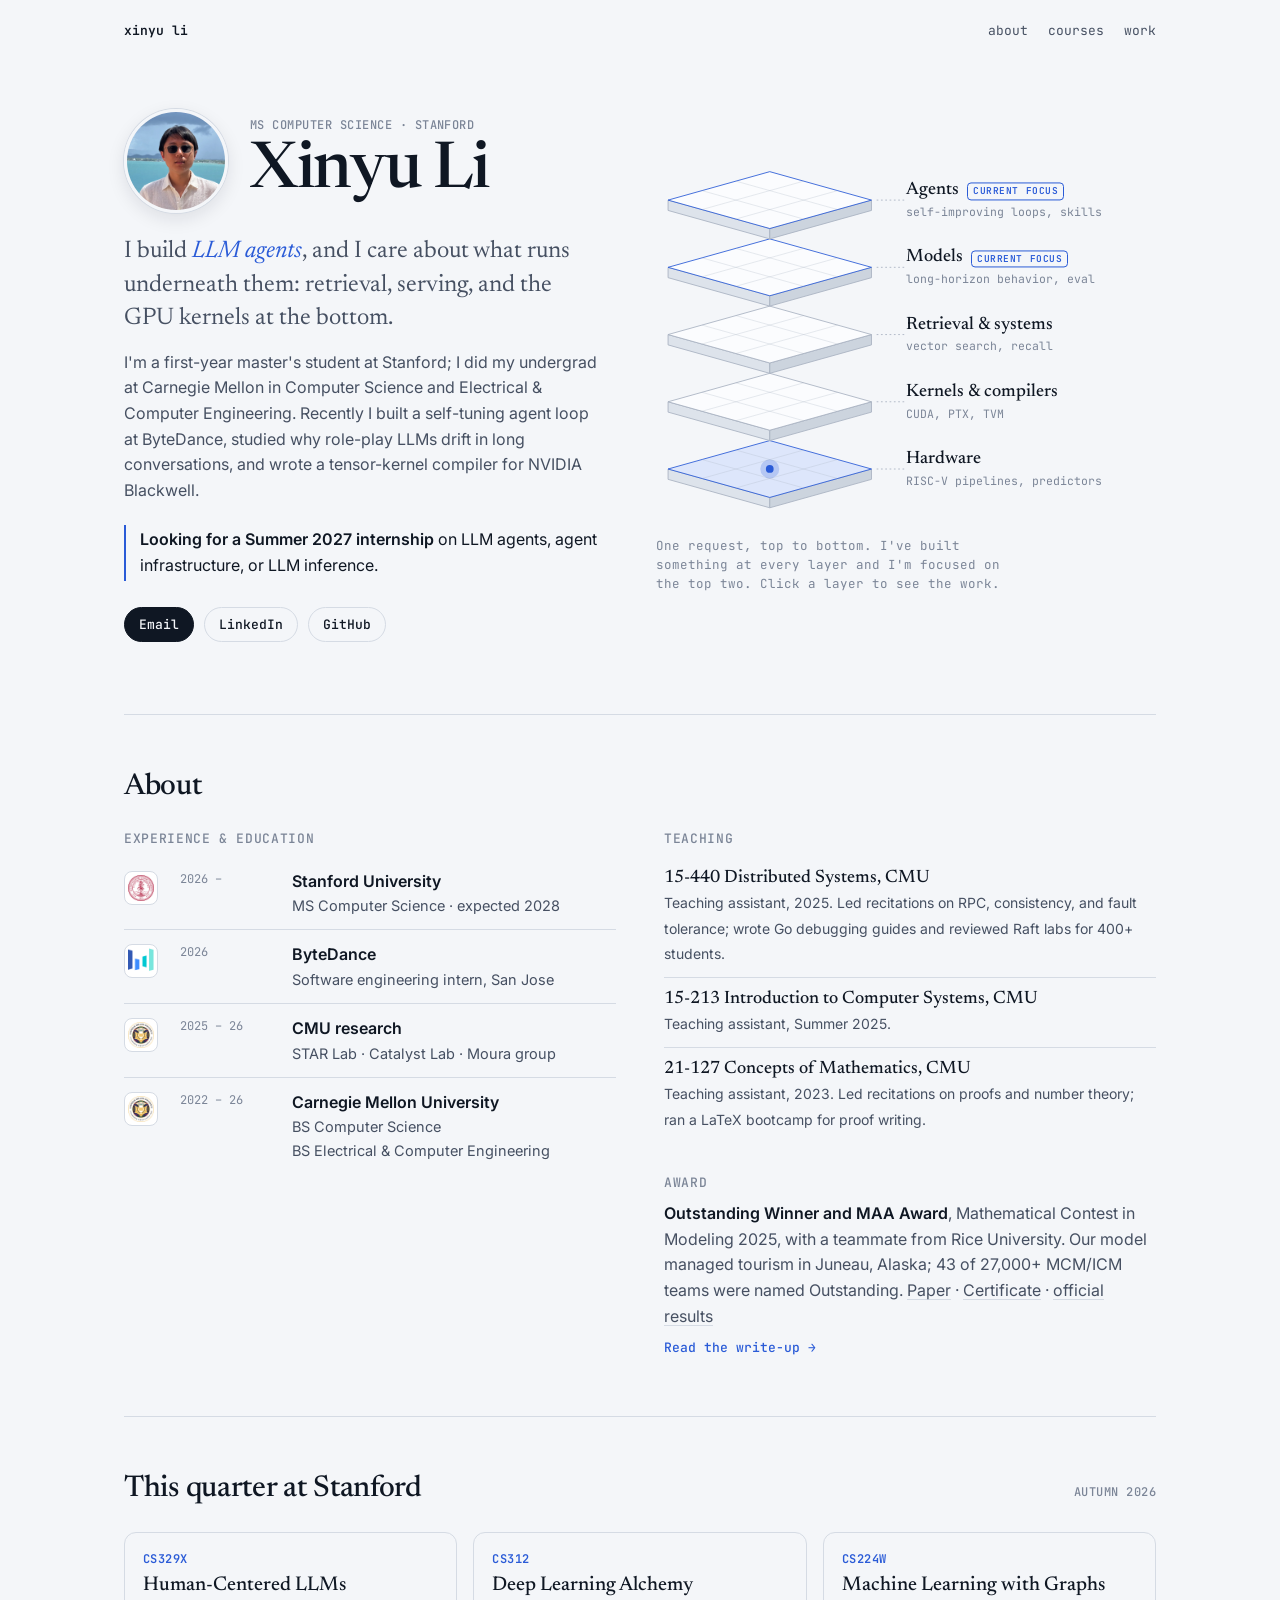
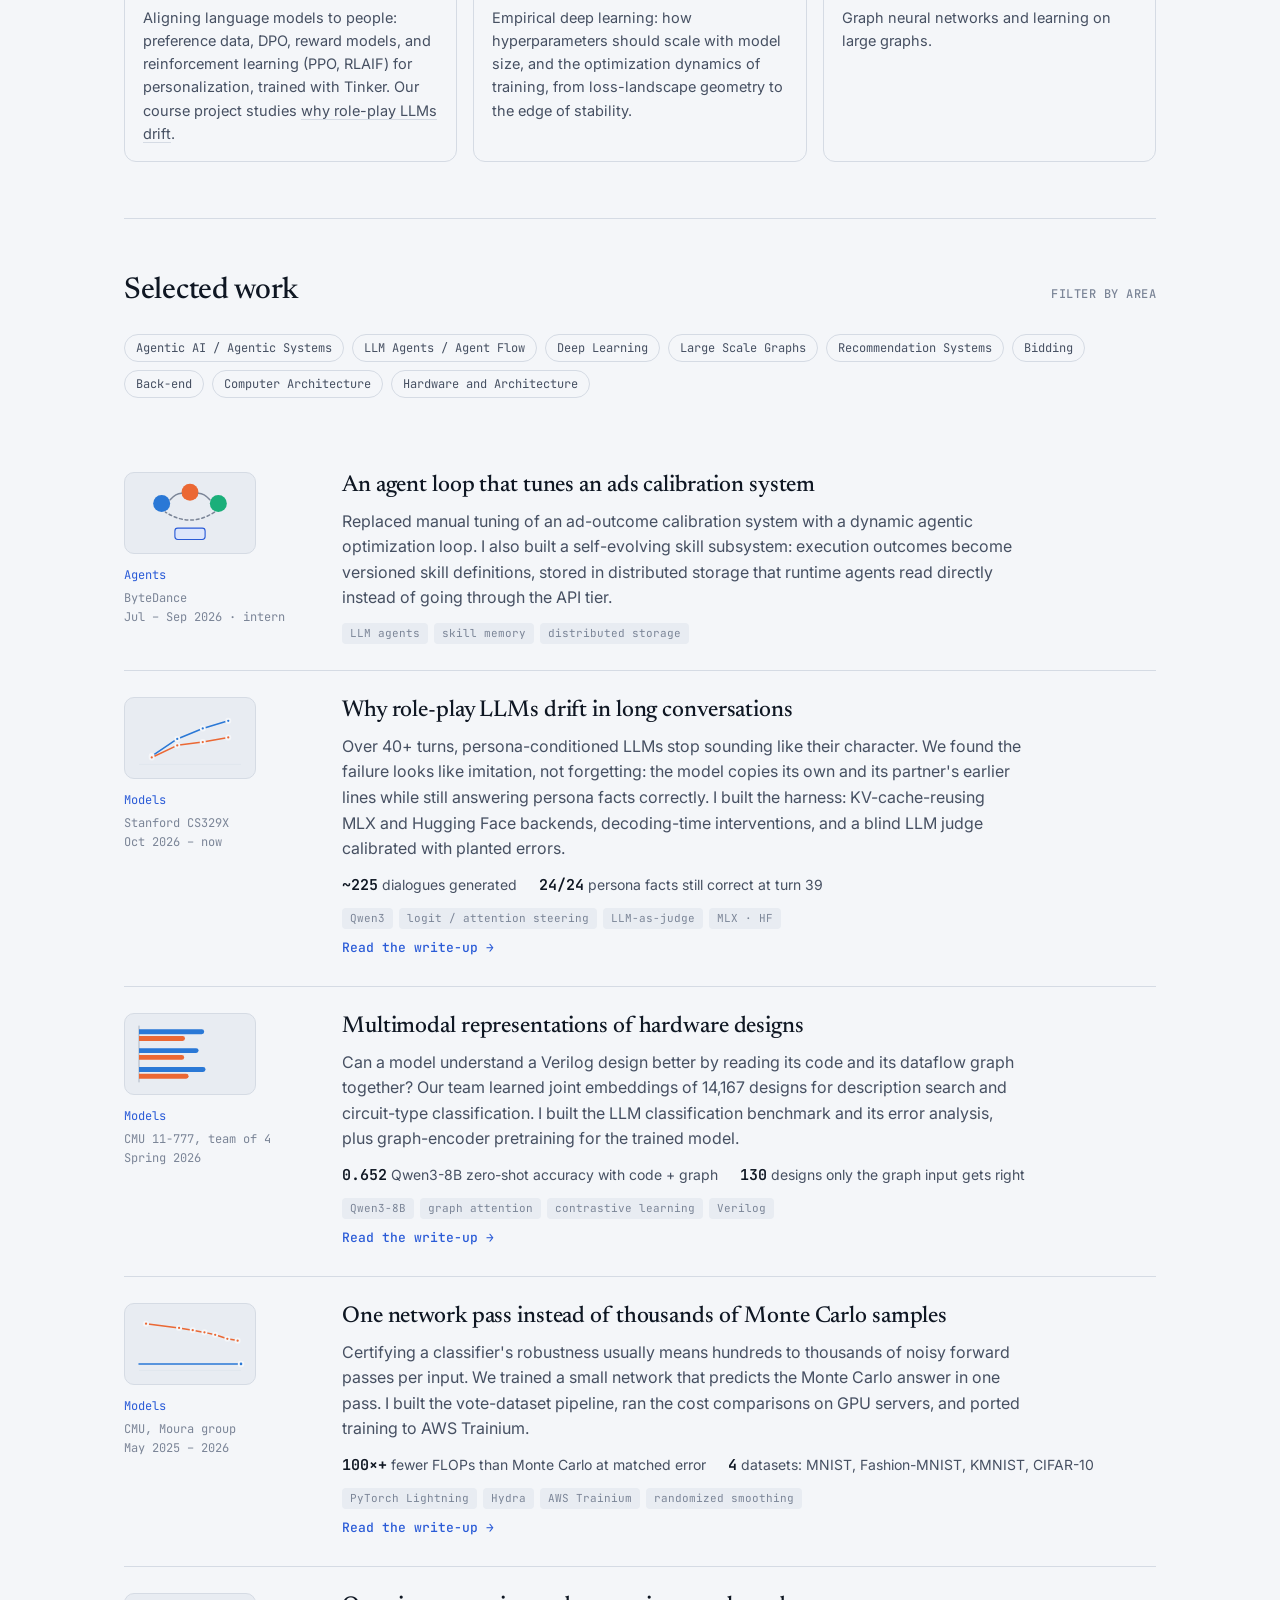
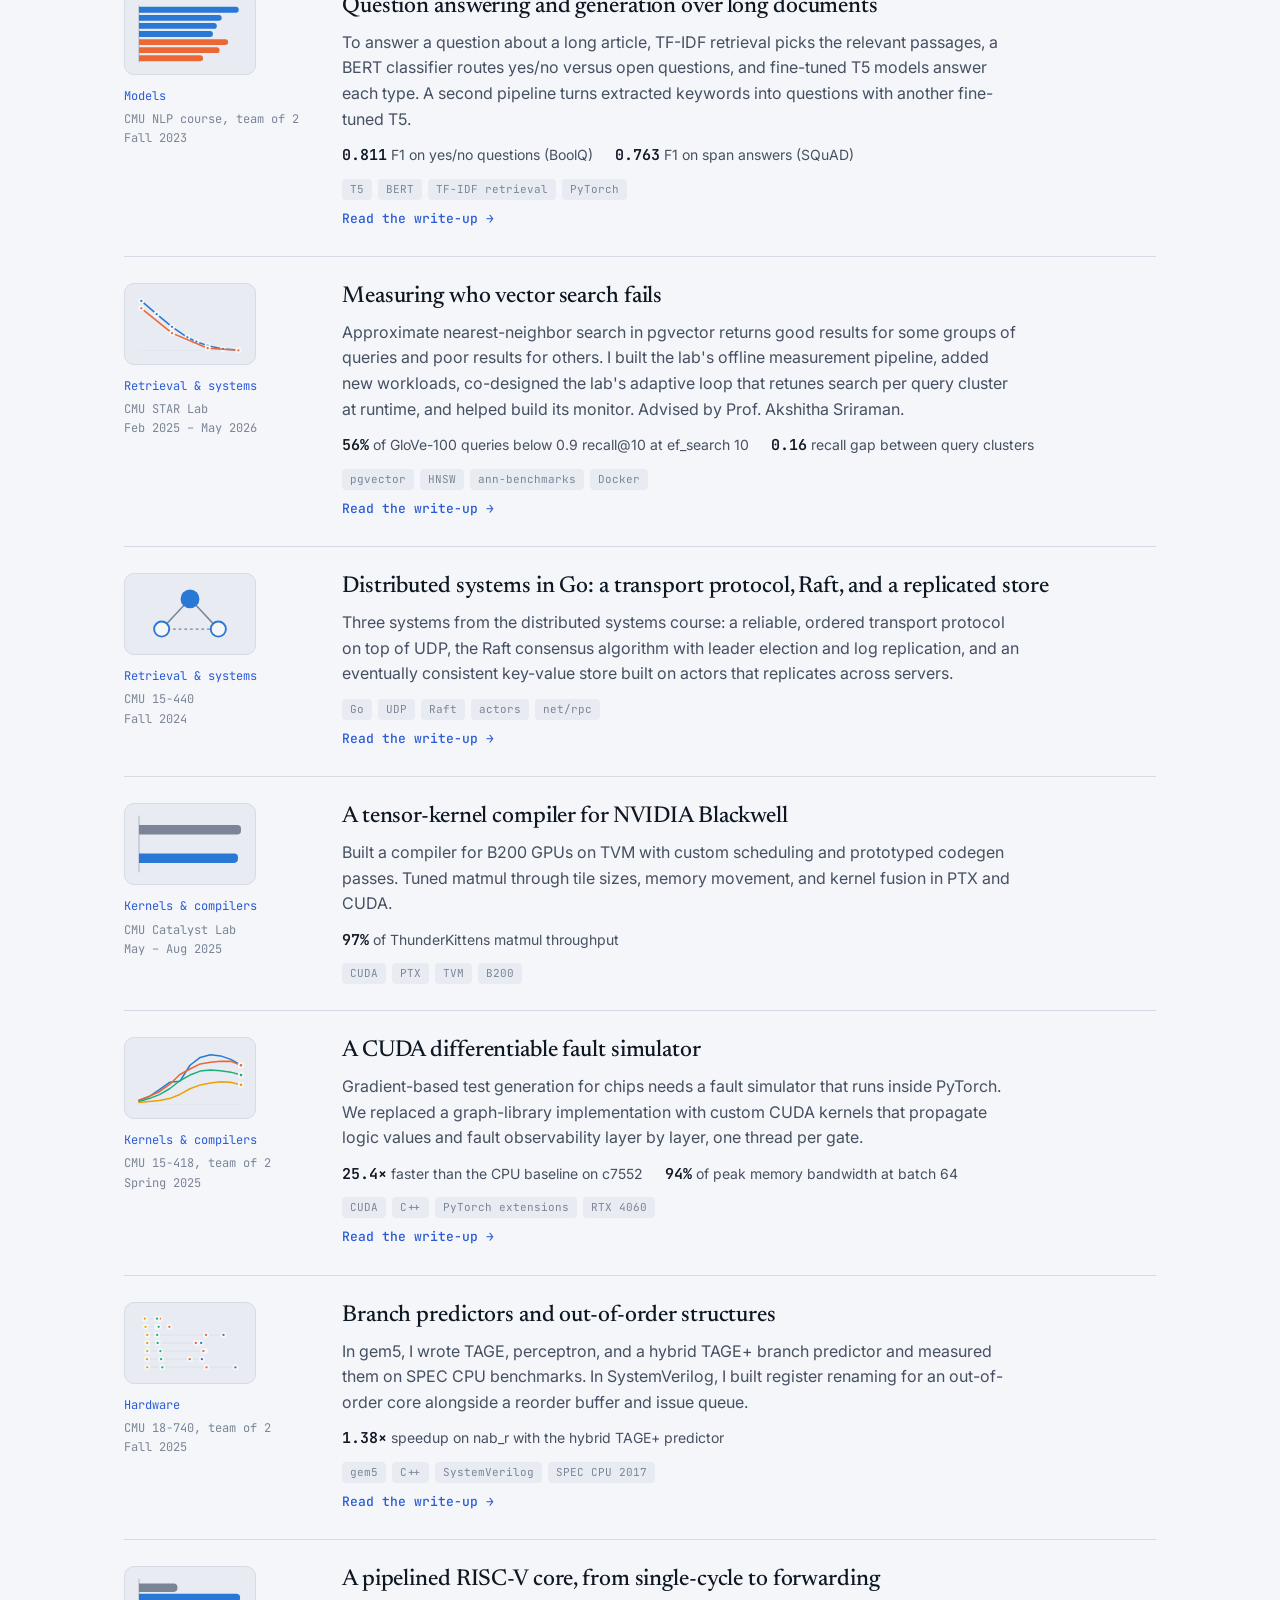
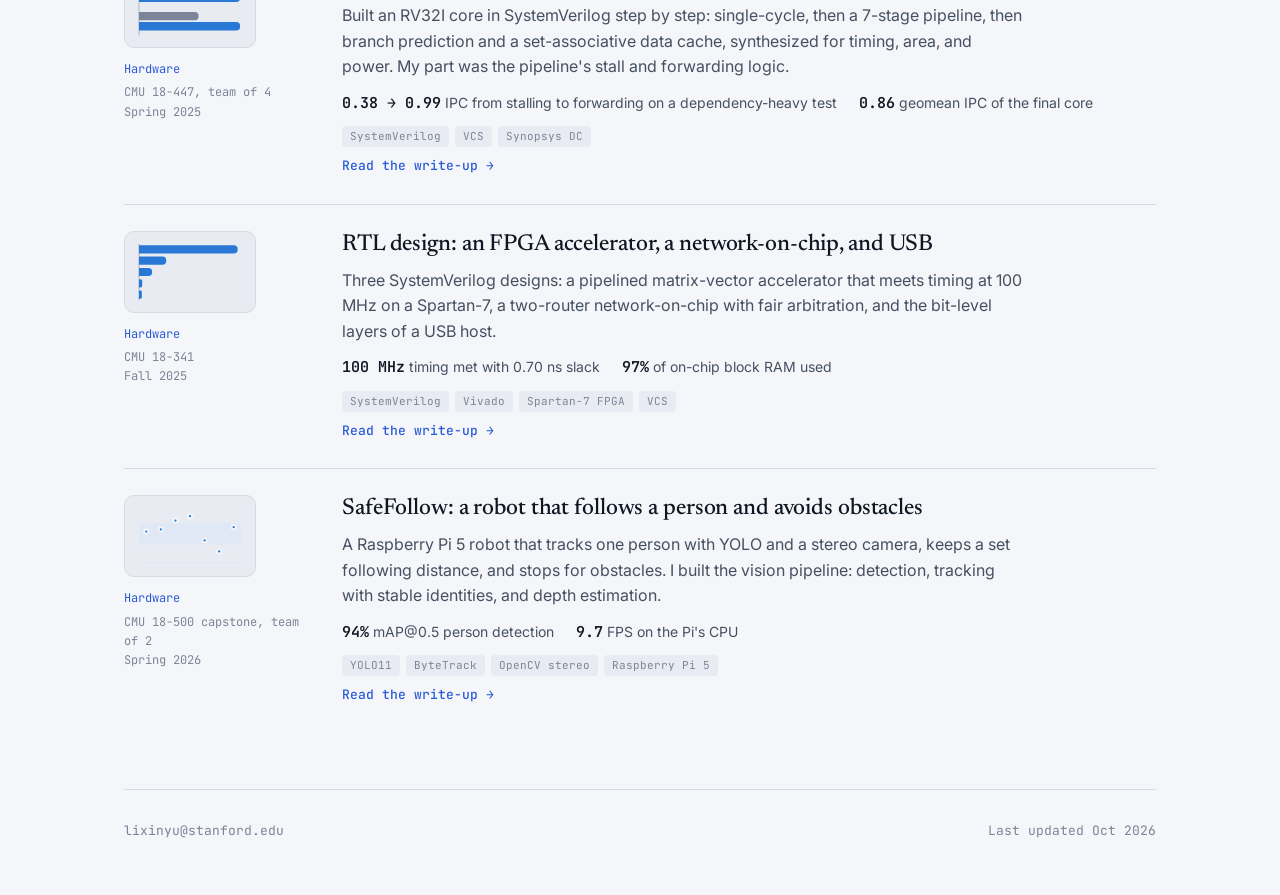
==== commit a7856dde: "Stack badges: current focus Co-Authored-By: Claude Opus 5.5 <noreply@anthropic.com>" ====
--- a/index.html
+++ b/index.html
@@ -18,7 +18,7 @@
   <link rel="preconnect" href="https://fonts.googleapis.com">
   <link rel="preconnect" href="https://fonts.gstatic.com" crossorigin>
   <link href="https://fonts.googleapis.com/css2?family=Inter:wght@400;500;600&family=JetBrains+Mono:wght@400;500;600&family=Newsreader:ital,opsz,wght@0,6..72,400;0,6..72,500;1,6..72,400&display=swap" rel="stylesheet">
-  <link rel="stylesheet" href="assets/site.css?v=15">
+  <link rel="stylesheet" href="assets/site.css?v=16">
   <noscript><style>.stack{display:block}.stack-labels li{position:static;transform:none;margin:6px 0}</style></noscript>
 </head>
 <body>
@@ -59,13 +59,13 @@
         <ul class="stack-labels">
           <li data-layer="agents" data-focus="1">
             <button class="layer-btn" type="button" aria-pressed="false">
-              <span class="name"><span class="name-text">Agents</span> <span class="now">focus</span></span>
+              <span class="name"><span class="name-text">Agents</span> <span class="now">current focus</span></span>
               <span class="sub">self-improving loops, skills</span>
             </button>
           </li>
           <li data-layer="models" data-focus="1">
             <button class="layer-btn" type="button" aria-pressed="false">
-              <span class="name"><span class="name-text">Models</span> <span class="now">focus</span></span>
+              <span class="name"><span class="name-text">Models</span> <span class="now">current focus</span></span>
               <span class="sub">long-horizon behavior, eval</span>
             </button>
           </li>
@@ -332,8 +332,8 @@
     <span>Last updated Oct 2026</span>
   </footer>
 </div>
-<script src="assets/chart-data.js?v=15"></script>
-<script src="assets/charts.js?v=15"></script>
-<script src="assets/stack.js?v=15"></script>
+<script src="assets/chart-data.js?v=16"></script>
+<script src="assets/charts.js?v=16"></script>
+<script src="assets/stack.js?v=16"></script>
 </body>
 </html>
--- a/assets/site.css
+++ b/assets/site.css
@@ -118,7 +118,7 @@
 .layer-btn { all: unset; cursor: pointer; display: block; padding: 4px 8px; margin-left: -8px; border-radius: 6px; transition: background .15s; }
 .layer-btn .name { display: flex; align-items: center; gap: 8px; font: 500 18px/1.2 var(--serif); color: var(--ink); }
 .layer-btn .sub { display: block; font: 11.5px/1.35 var(--mono); color: var(--ink-3); margin-top: 2px; }
-.layer-btn .now { font: 600 9.5px/1 var(--mono); letter-spacing: .06em; text-transform: uppercase; color: var(--accent); border: 1px solid currentColor; border-radius: 4px; padding: 3px 5px; }
+.layer-btn .now { font: 600 9.5px/1 var(--mono); letter-spacing: .06em; text-transform: uppercase; color: var(--accent); border: 1px solid currentColor; border-radius: 4px; padding: 3px 5px; white-space: nowrap; }
 .layer-btn:hover, .layer-btn.is-hot { background: var(--paper-2); }
 .layer-btn[aria-pressed="true"] .name { color: var(--accent); }
 .layer-btn:focus-visible { outline: 2px solid var(--accent); }
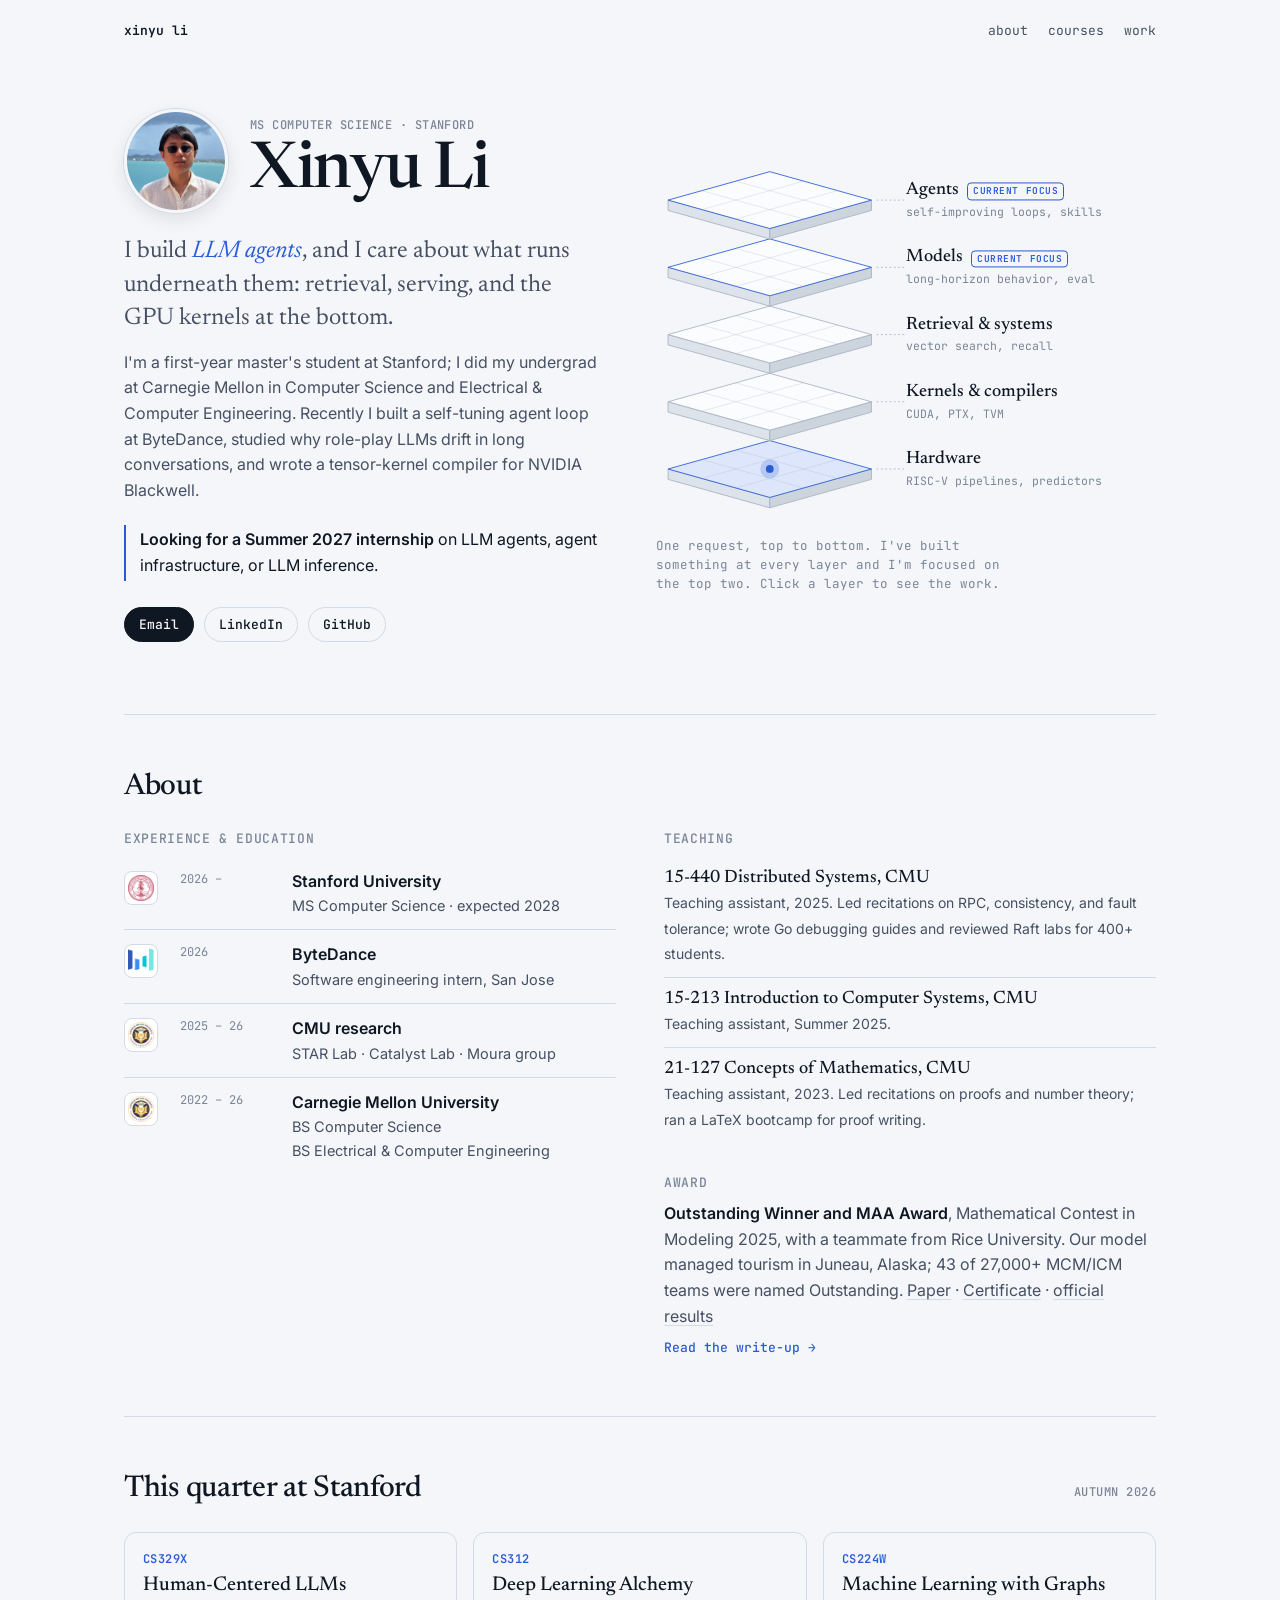
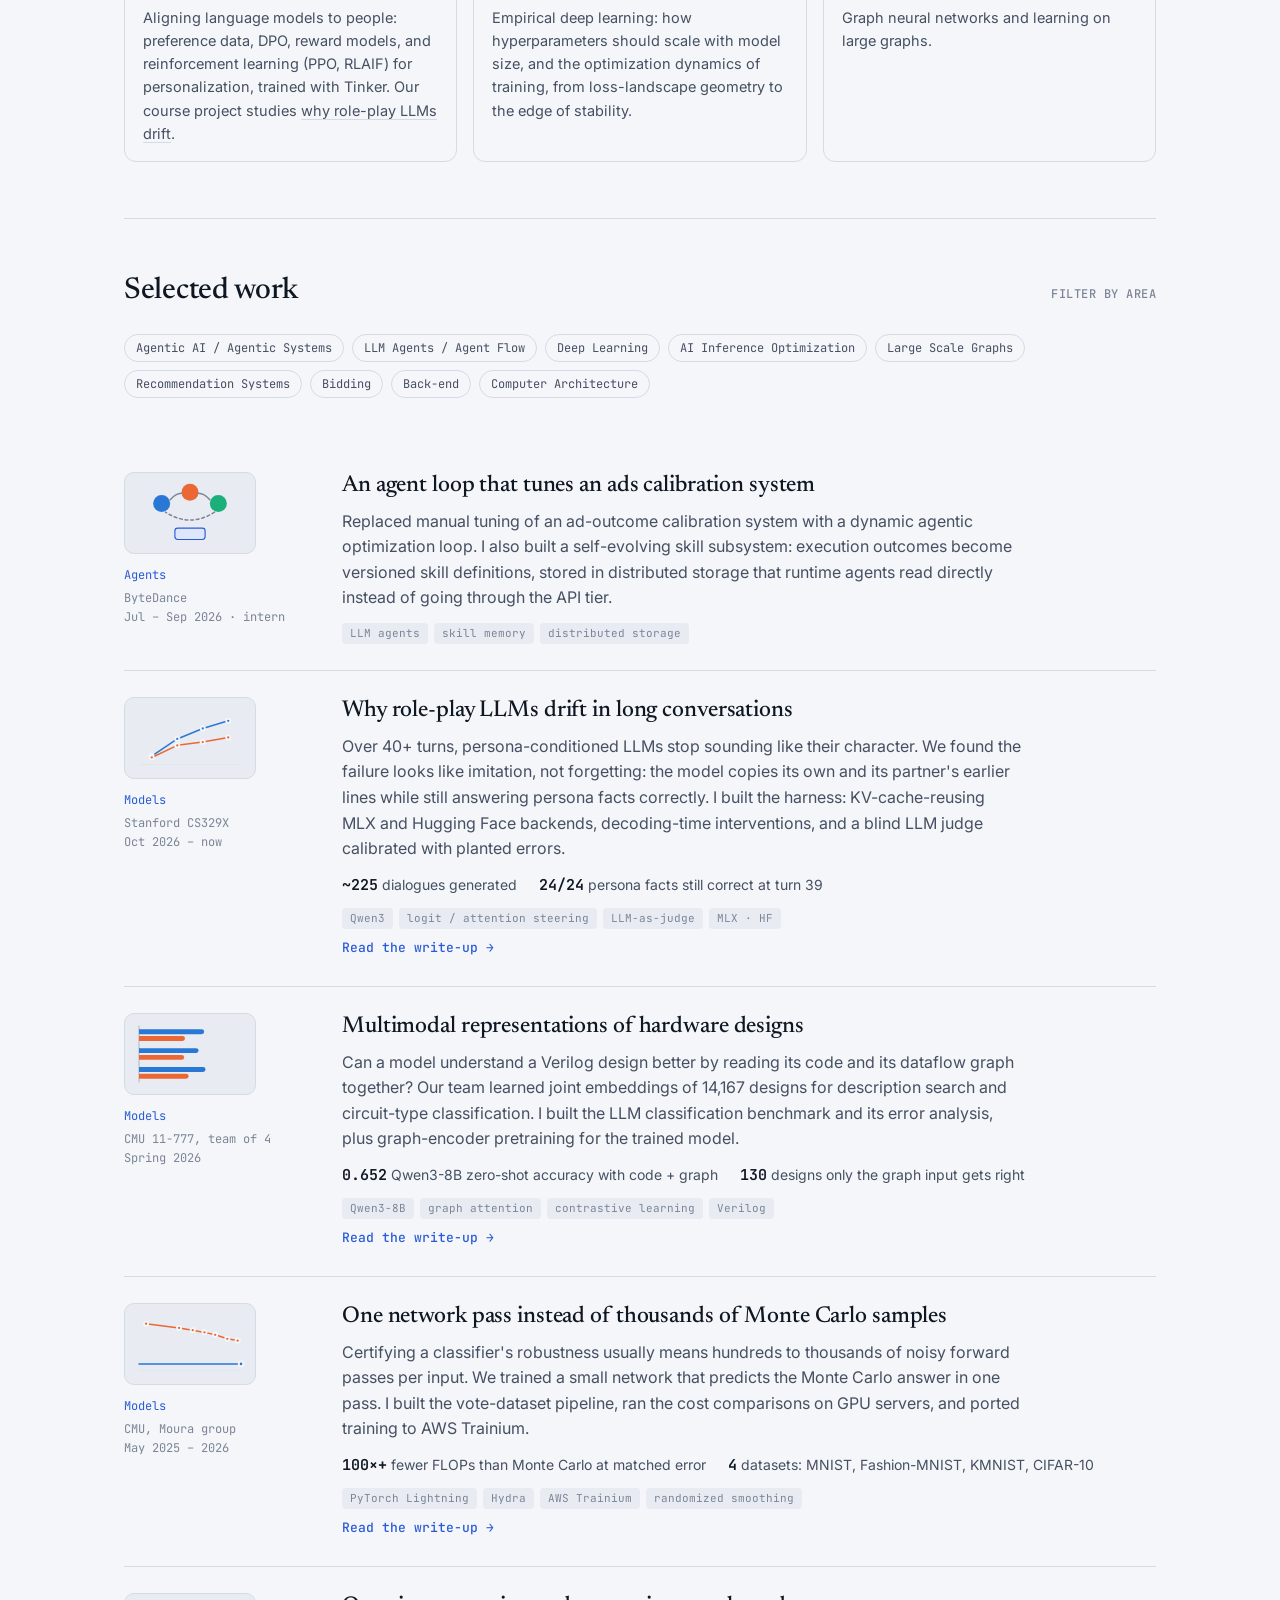
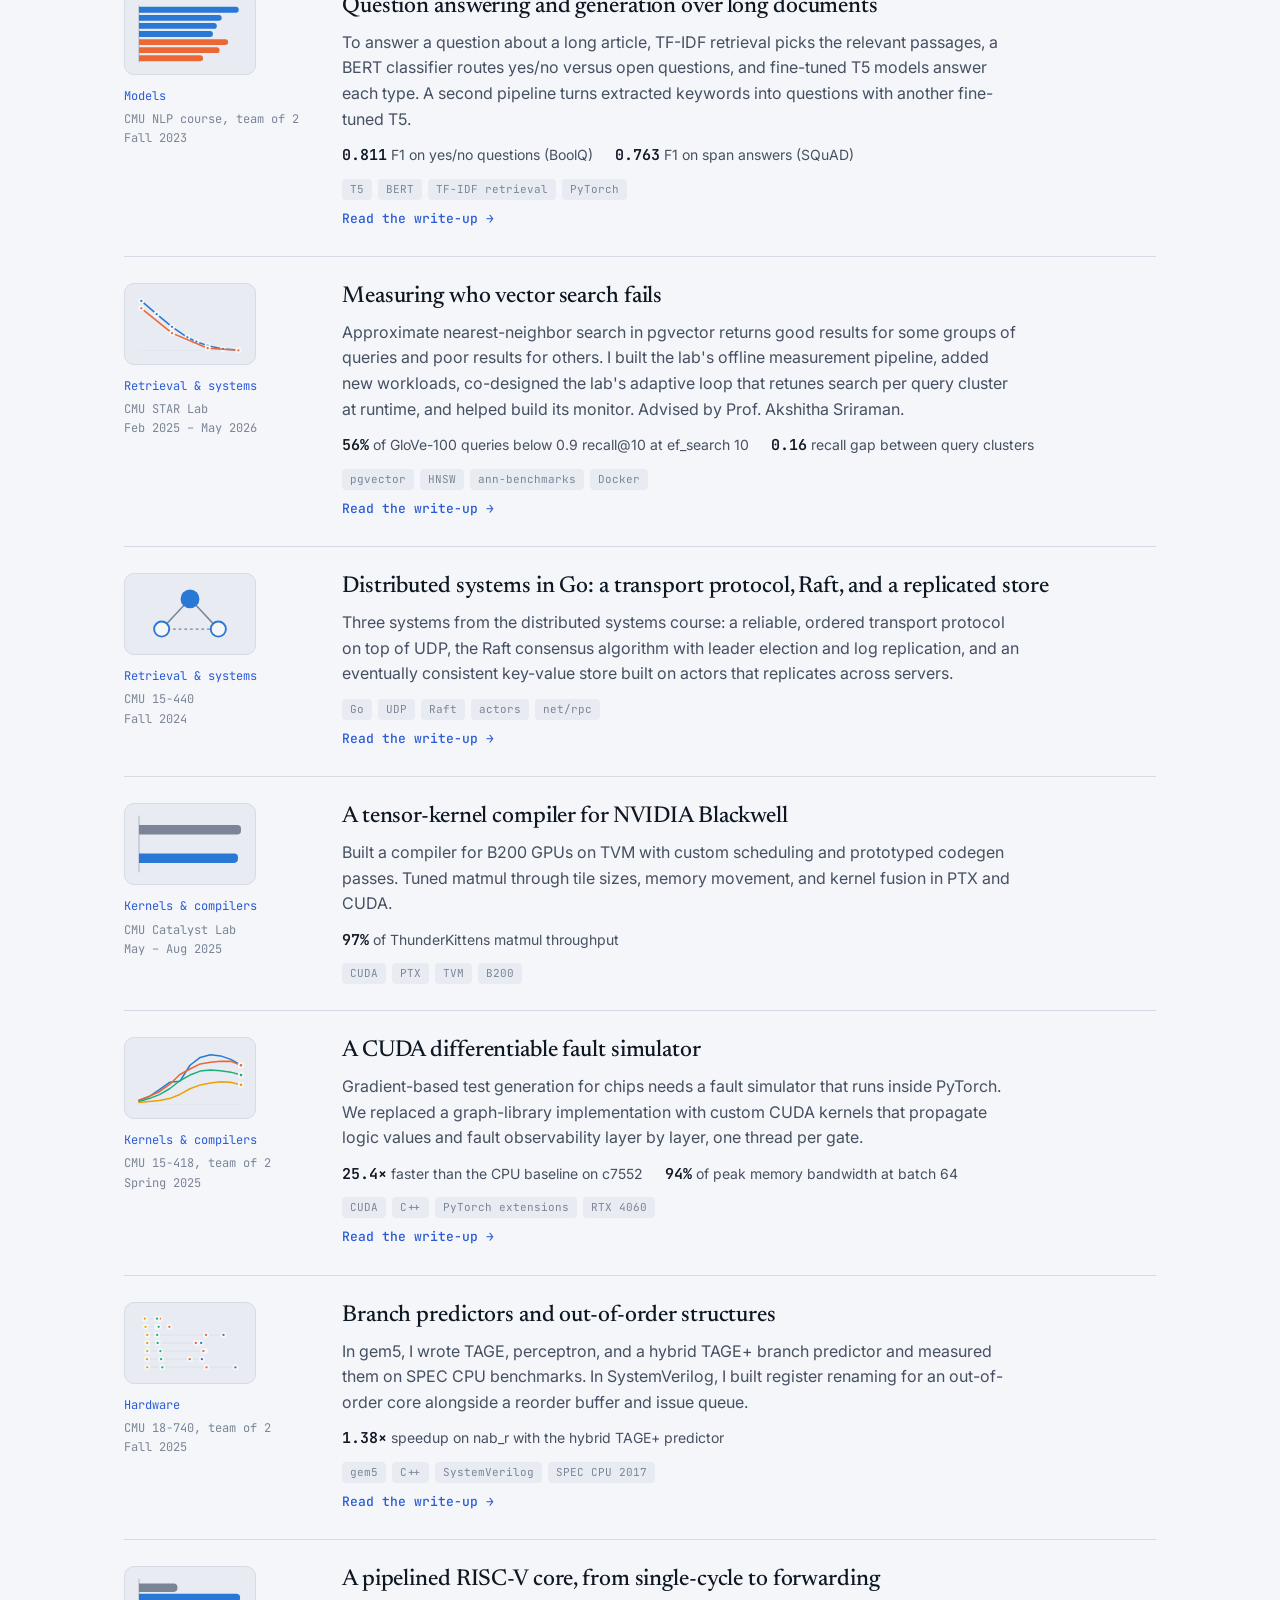
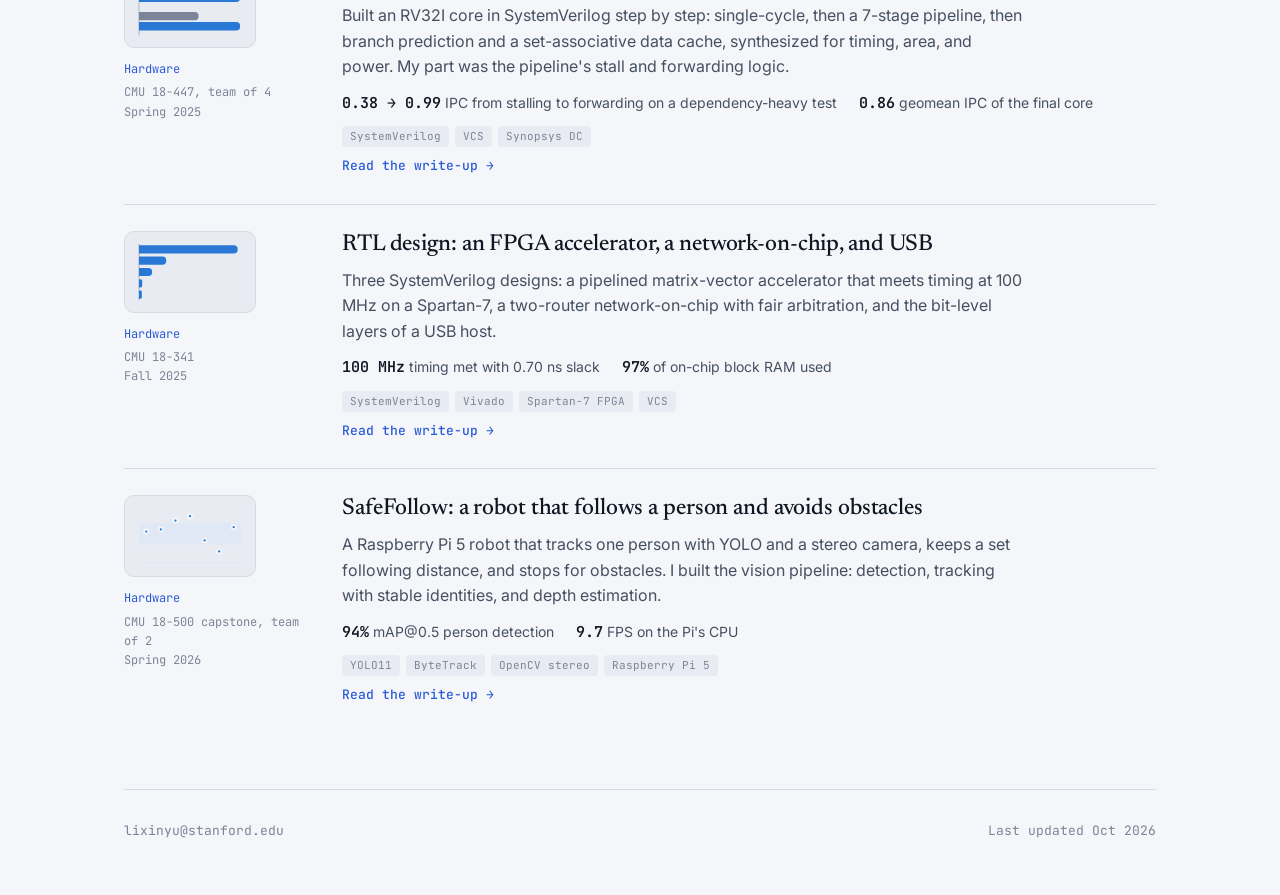
==== commit 6681e164: "Area filters: follow the form (AI Inference Optimization replaces Hardware and Architecture) Co-Auth" ====
--- a/index.html
+++ b/index.html
@@ -164,12 +164,12 @@
       <button class="chip" type="button" data-area="agentic" aria-pressed="false">Agentic AI / Agentic Systems</button>
       <button class="chip" type="button" data-area="llm-agents" aria-pressed="false">LLM Agents / Agent Flow</button>
       <button class="chip" type="button" data-area="dl" aria-pressed="false">Deep Learning</button>
+      <button class="chip" type="button" data-area="inference" aria-pressed="false">AI Inference Optimization</button>
       <button class="chip" type="button" data-area="graphs" aria-pressed="false">Large Scale Graphs</button>
       <button class="chip" type="button" data-area="recsys" aria-pressed="false">Recommendation Systems</button>
       <button class="chip" type="button" data-area="bidding" aria-pressed="false">Bidding</button>
       <button class="chip" type="button" data-area="backend" aria-pressed="false">Back-end</button>
       <button class="chip" type="button" data-area="arch" aria-pressed="false">Computer Architecture</button>
-      <button class="chip" type="button" data-area="hw" aria-pressed="false">Hardware and Architecture</button>
     </div>
     <div class="filter-status" aria-live="polite"></div>
 
@@ -189,7 +189,7 @@
       </div>
     </article>
 
-    <article class="work" data-layer="models" data-areas="llm-agents dl">
+    <article class="work" data-layer="models" data-areas="llm-agents dl inference">
       <div class="work-meta"><a class="thumb" href="projects/persona-stability.html" aria-label="Open the write-up: Why role-play LLMs drift in long conversations"><div data-chart="persona-dyad-qwen" data-mode="thumb"></div></a><span class="layer">Models</span><br>Stanford CS329X<br>Oct 2026 – now</div>
       <div>
         <h3><a href="projects/persona-stability.html">Why role-play LLMs drift in long conversations</a></h3>
@@ -211,7 +211,7 @@
       </div>
     </article>
 
-    <article class="work" data-layer="models" data-areas="dl">
+    <article class="work" data-layer="models" data-areas="dl inference">
       <div class="work-meta"><a class="thumb" href="projects/amortized-estimators.html" aria-label="Open the write-up: One network pass instead of thousands of Monte Carlo samples"><div data-chart="nncert-flops" data-mode="thumb"></div></a><span class="layer">Models</span><br>CMU, Moura group<br>May 2025 – 2026</div>
       <div>
         <h3><a href="projects/amortized-estimators.html">One network pass instead of thousands of Monte Carlo samples</a></h3>
@@ -258,7 +258,7 @@
       </div>
     </article>
 
-    <article class="work" data-layer="kernels" data-areas="arch hw">
+    <article class="work" data-layer="kernels" data-areas="arch inference">
       <div class="work-meta"><div class="thumb" aria-hidden="true"><div data-chart="bw-matmul" data-mode="thumb"></div></div><span class="layer">Kernels &amp; compilers</span><br>CMU Catalyst Lab<br>May – Aug 2025</div>
       <div>
         <h3>A tensor-kernel compiler for NVIDIA Blackwell</h3>
@@ -268,7 +268,7 @@
       </div>
     </article>
 
-    <article class="work" data-layer="kernels" data-areas="graphs arch hw">
+    <article class="work" data-layer="kernels" data-areas="graphs arch">
       <div class="work-meta"><a class="thumb" href="projects/cuda-fault-sim.html" aria-label="Open the write-up: A CUDA differentiable fault simulator"><div data-chart="faultsim-block" data-mode="thumb"></div></a><span class="layer">Kernels &amp; compilers</span><br>CMU 15-418, team of 2<br>Spring 2025</div>
       <div>
         <h3><a href="projects/cuda-fault-sim.html">A CUDA differentiable fault simulator</a></h3>
@@ -279,7 +279,7 @@
       </div>
     </article>
 
-    <article class="work" data-layer="hardware" data-areas="arch hw">
+    <article class="work" data-layer="hardware" data-areas="arch">
       <div class="work-meta"><a class="thumb" href="projects/branch-prediction.html" aria-label="Open the write-up: Branch predictors and out-of-order structures"><div data-chart="bp-speedup" data-mode="thumb"></div></a><span class="layer">Hardware</span><br>CMU 18-740, team of 2<br>Fall 2025</div>
       <div>
         <h3><a href="projects/branch-prediction.html">Branch predictors and out-of-order structures</a></h3>
@@ -290,7 +290,7 @@
       </div>
     </article>
 
-    <article class="work" data-layer="hardware" data-areas="arch hw">
+    <article class="work" data-layer="hardware" data-areas="arch">
       <div class="work-meta"><a class="thumb" href="projects/riscv-pipeline.html" aria-label="Open the write-up: A pipelined RISC-V core, from single-cycle to forwarding"><div data-chart="core-ipc" data-mode="thumb"></div></a><span class="layer">Hardware</span><br>CMU 18-447, team of 4<br>Spring 2025</div>
       <div>
         <h3><a href="projects/riscv-pipeline.html">A pipelined RISC-V core, from single-cycle to forwarding</a></h3>
@@ -301,7 +301,7 @@
       </div>
     </article>
 
-    <article class="work" data-layer="hardware" data-areas="hw">
+    <article class="work" data-layer="hardware" data-areas="arch">
       <div class="work-meta"><a class="thumb" href="projects/rtl-design.html" aria-label="Open the write-up: RTL design: an FPGA accelerator, a network-on-chip, and USB"><div data-chart="mm-util" data-mode="thumb"></div></a><span class="layer">Hardware</span><br>CMU 18-341<br>Fall 2025</div>
       <div>
         <h3><a href="projects/rtl-design.html">RTL design: an FPGA accelerator, a network-on-chip, and USB</a></h3>
@@ -312,7 +312,7 @@
       </div>
     </article>
 
-    <article class="work" data-layer="hardware" data-areas="dl hw">
+    <article class="work" data-layer="hardware" data-areas="dl">
       <div class="work-meta"><a class="thumb" href="projects/safefollow.html" aria-label="Open the write-up: SafeFollow: a robot that follows a person and avoids obstacles"><div data-chart="sf-distance" data-mode="thumb"></div></a><span class="layer">Hardware</span><br>CMU 18-500 capstone, team of 2<br>Spring 2026</div>
       <div>
         <h3><a href="projects/safefollow.html">SafeFollow: a robot that follows a person and avoids obstacles</a></h3>
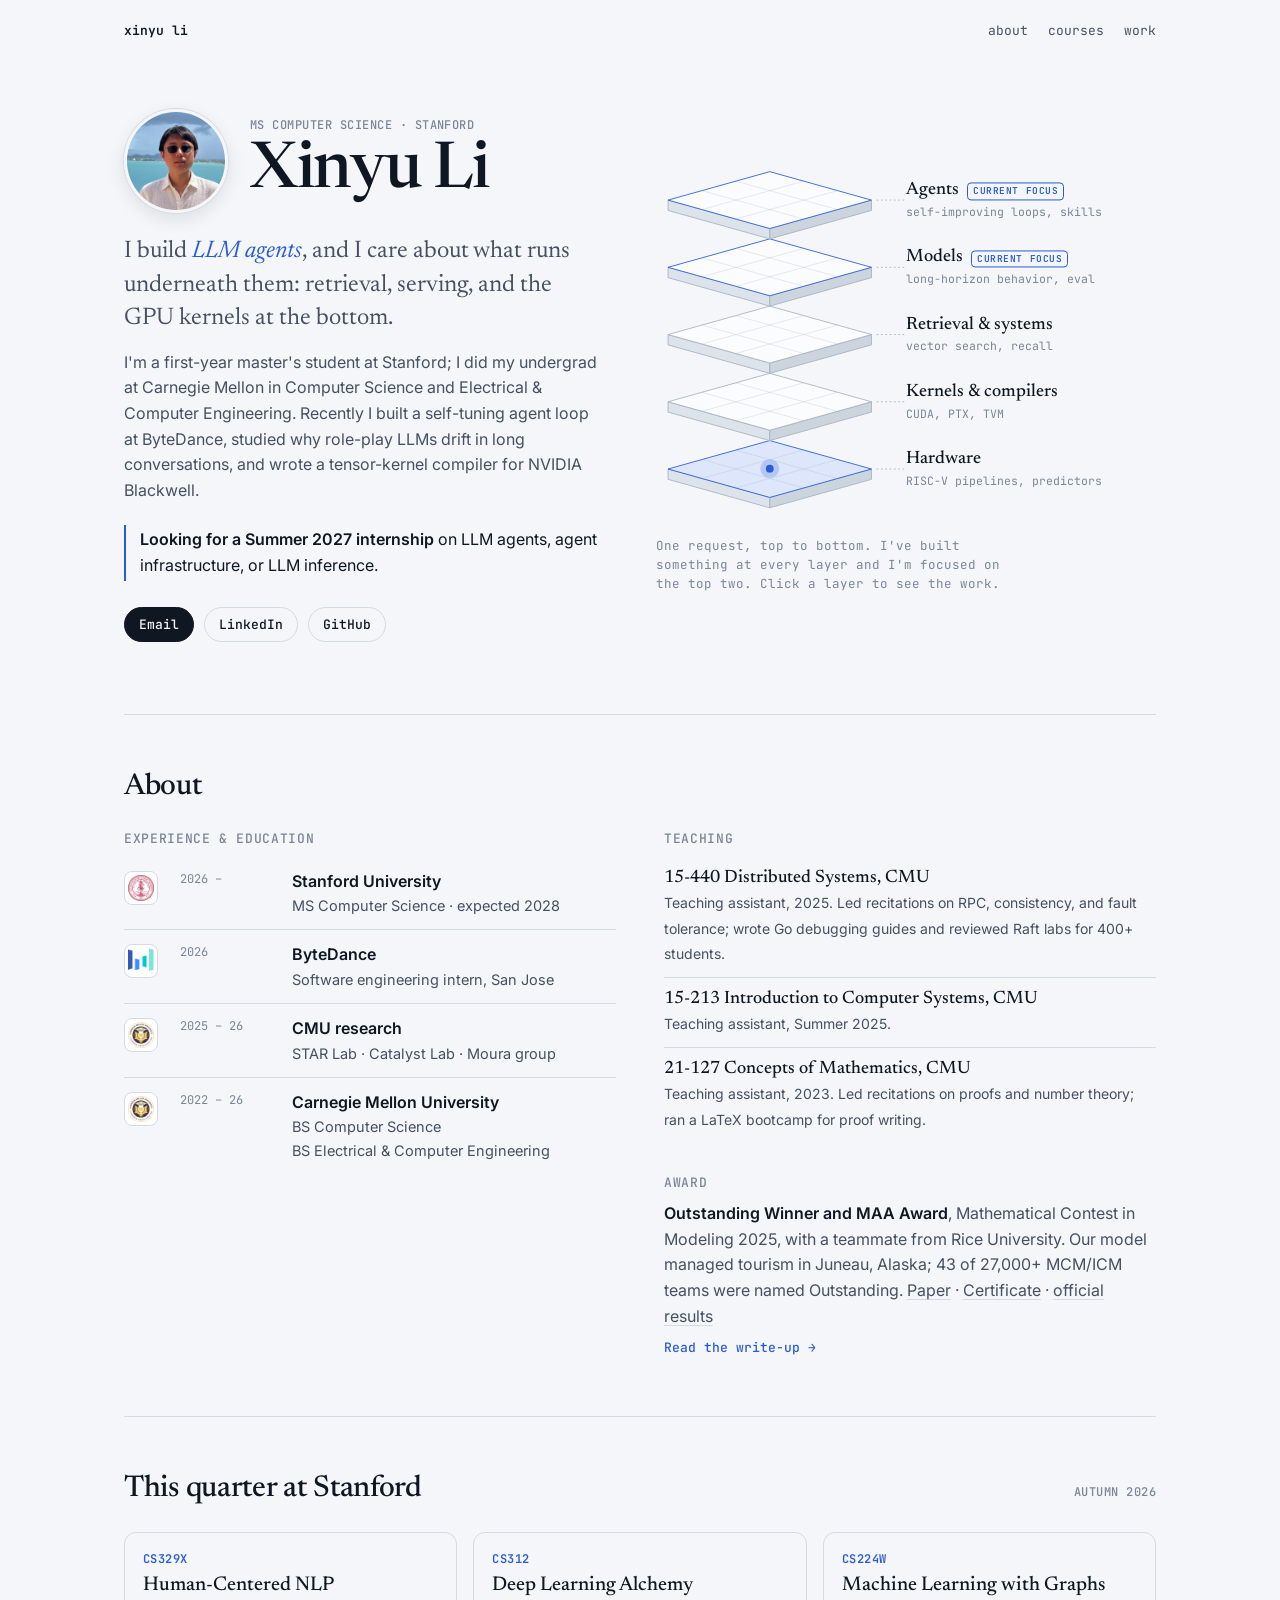
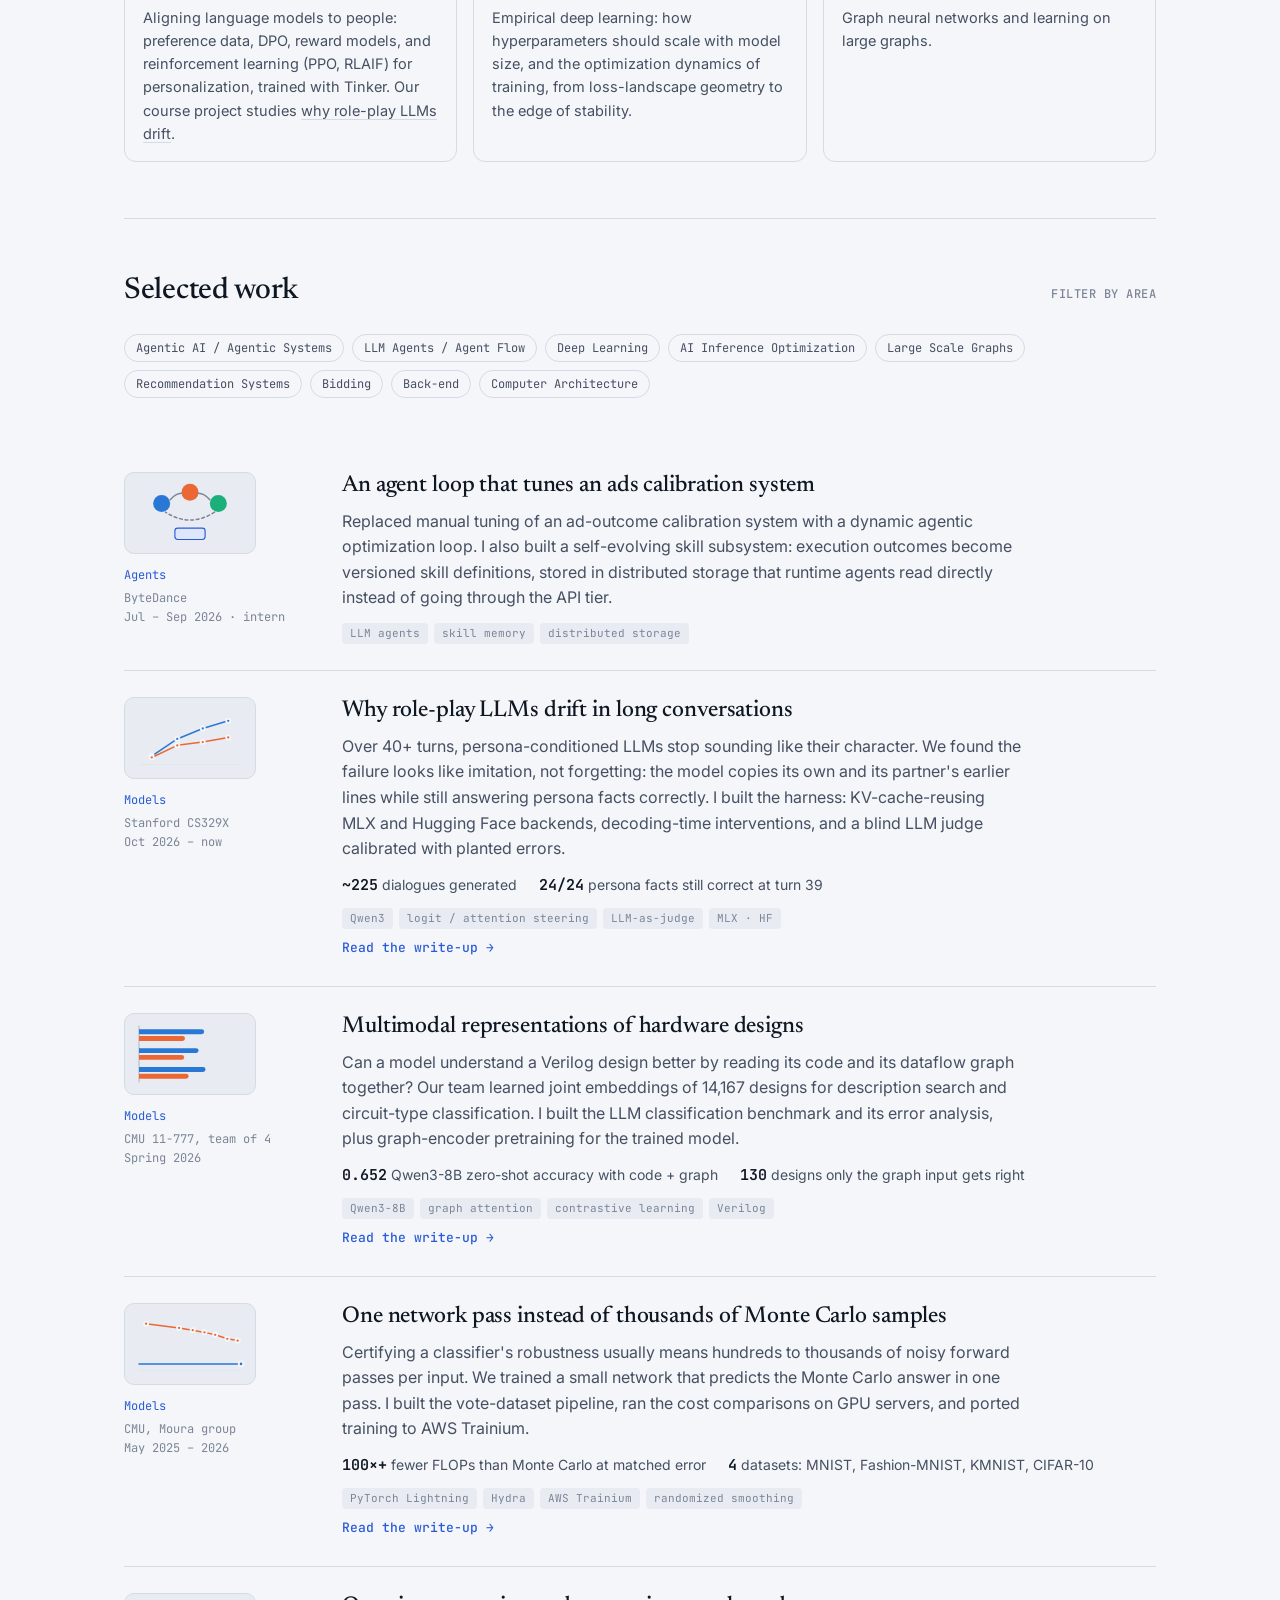
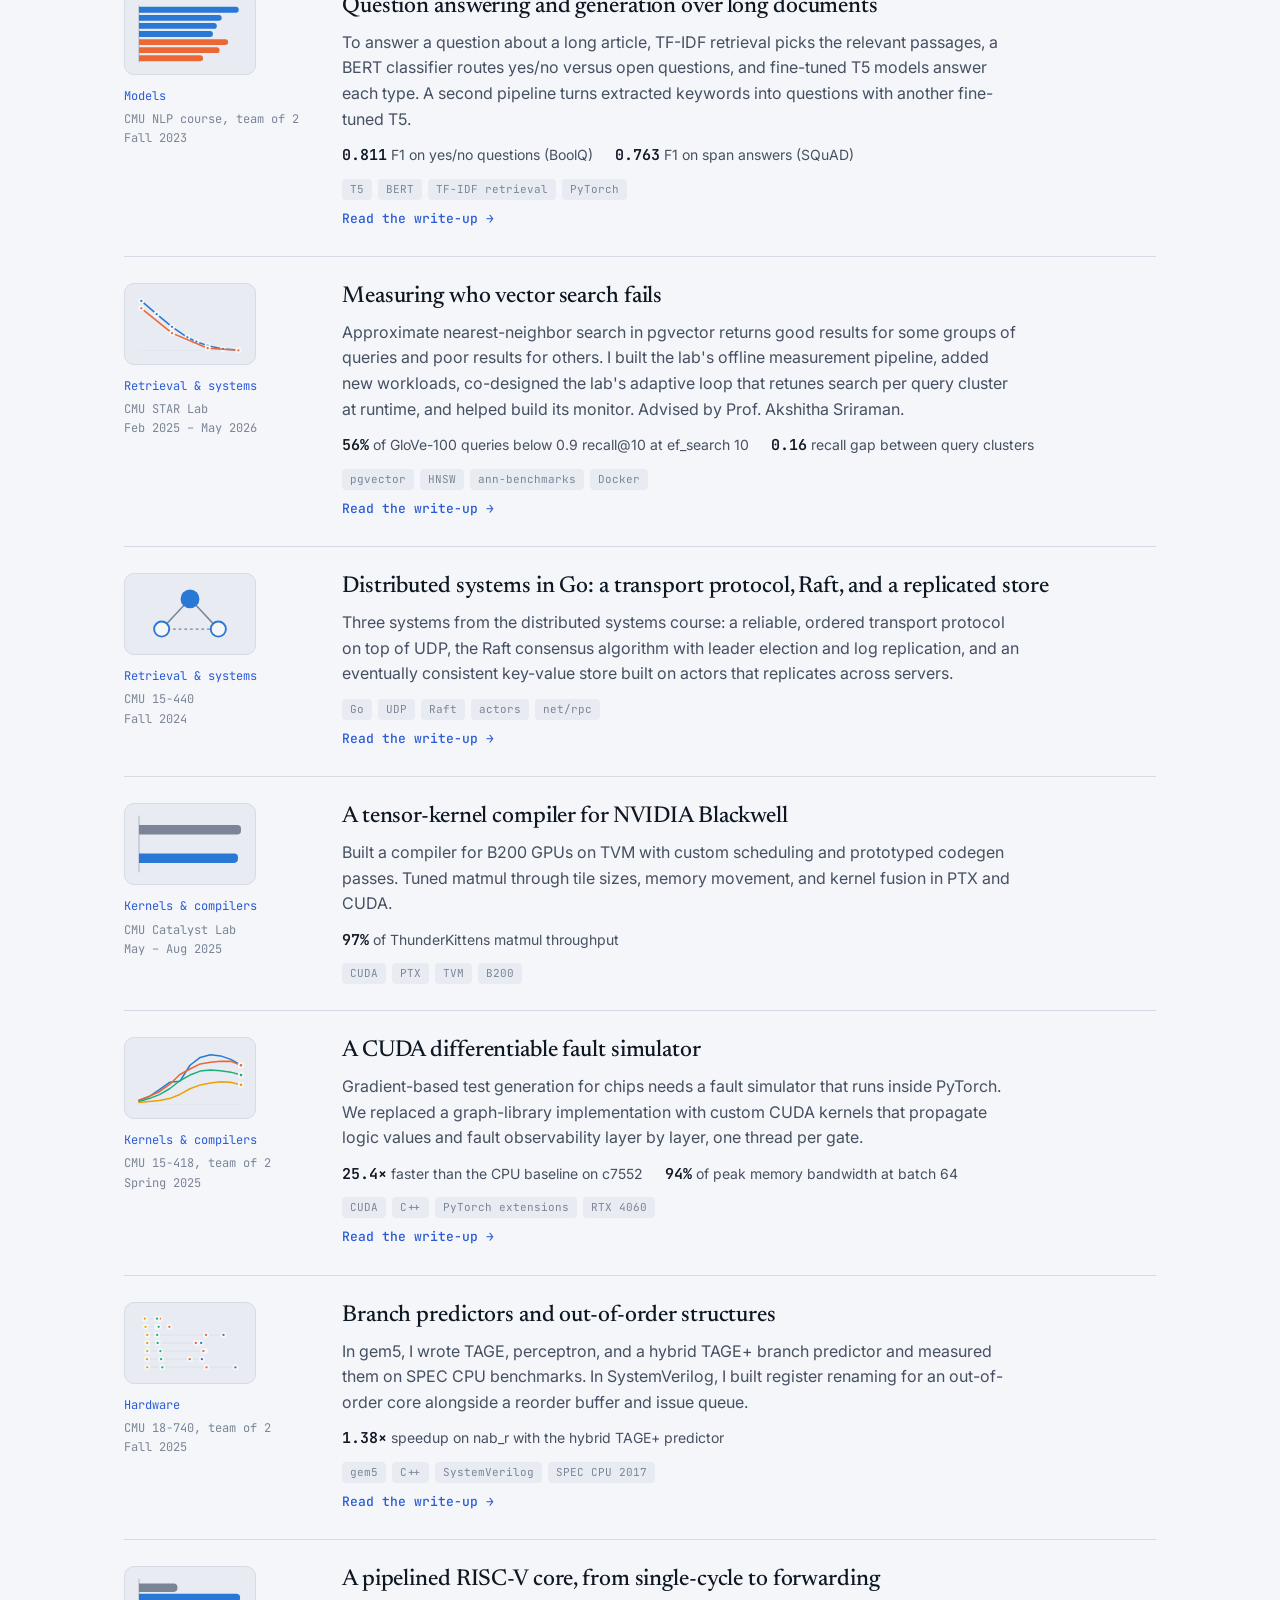
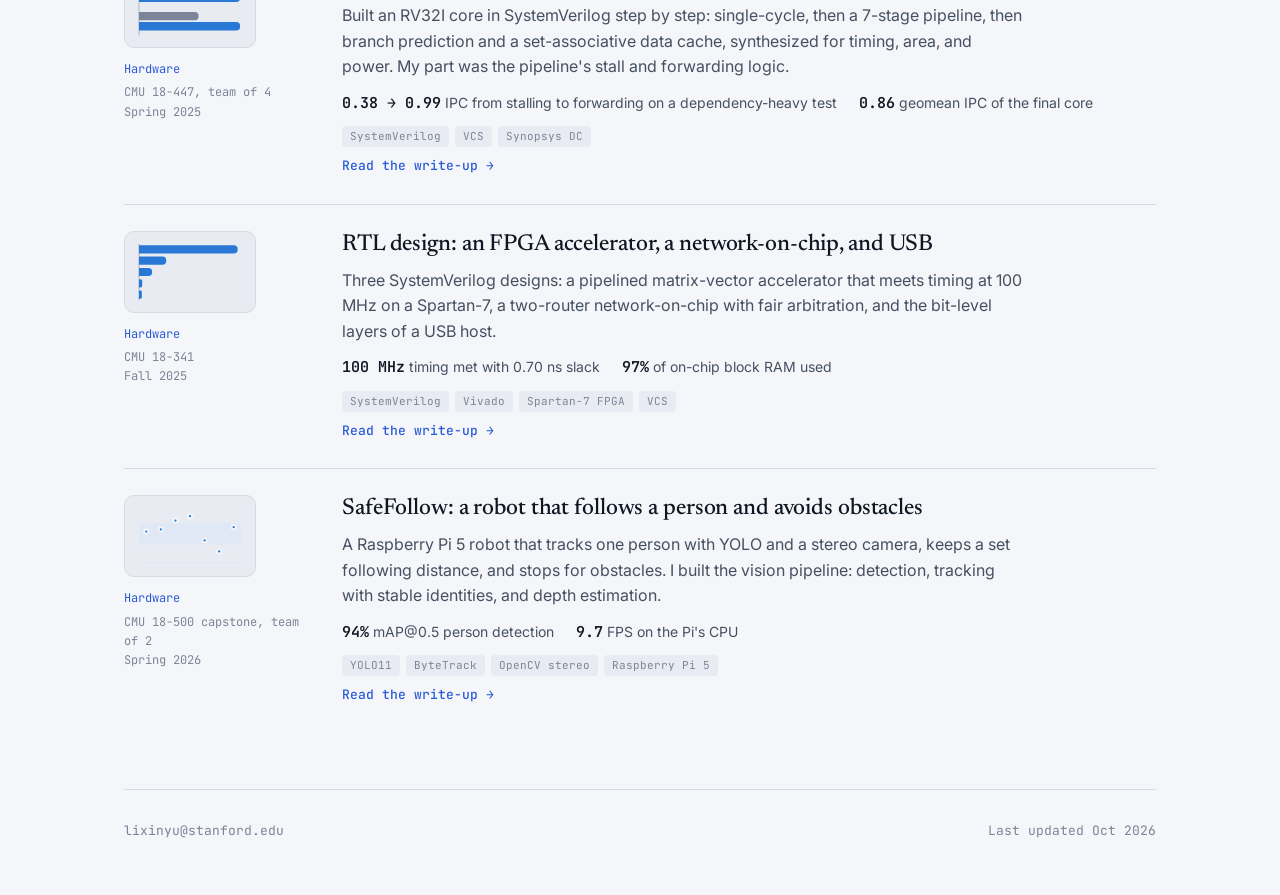
==== commit 8c3a3e3a: "CS329X: use the registrar course title (Human-Centered NLP) Co-Authored-By: Claude Opus 5.5 <noreply" ====
--- a/index.html
+++ b/index.html
@@ -138,7 +138,7 @@
     <div class="courses">
       <article class="course">
         <div class="course-code">CS329X</div>
-        <h3>Human-Centered LLMs</h3>
+        <h3>Human-Centered NLP</h3>
         <p>Aligning language models to people: preference data, DPO, reward models, and reinforcement learning (PPO, RLAIF) for personalization, trained with Tinker. Our course project studies <a href="projects/persona-stability.html">why role-play LLMs drift</a>.</p>
       </article>
       <article class="course">
